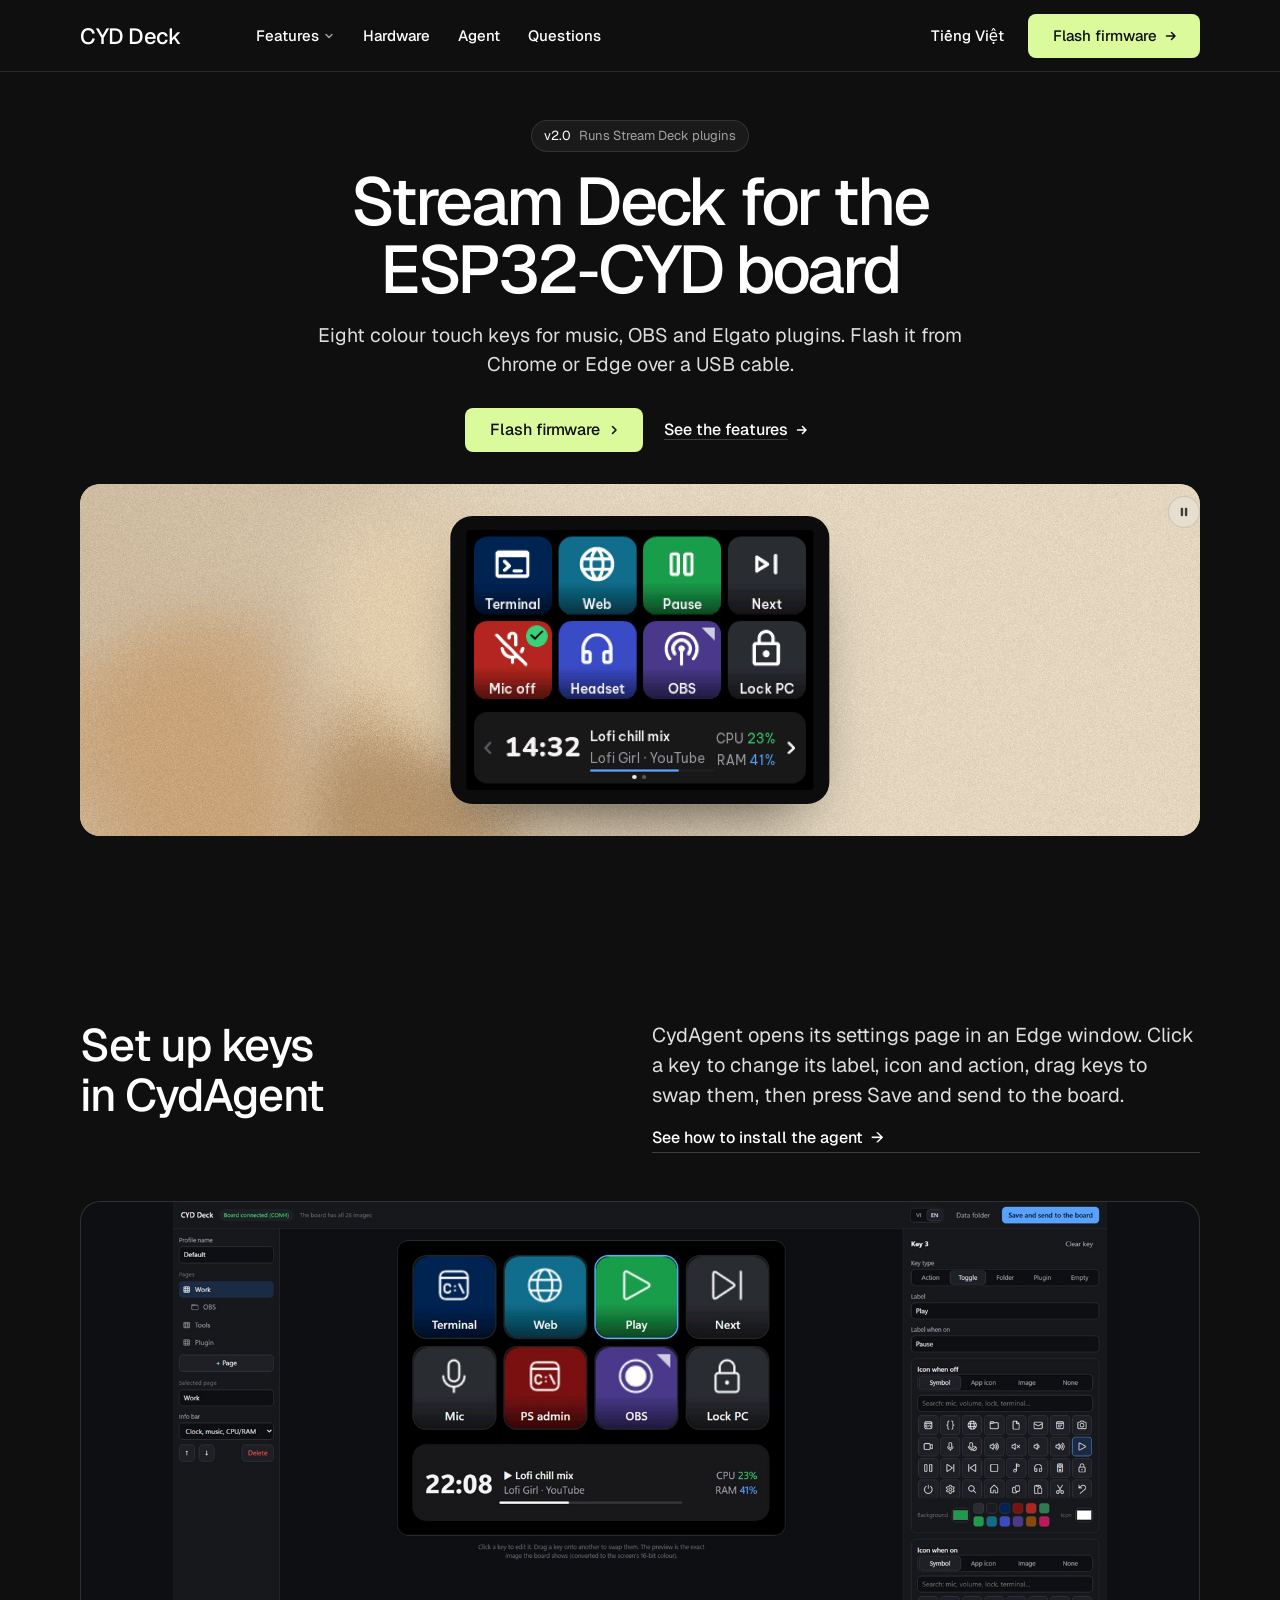
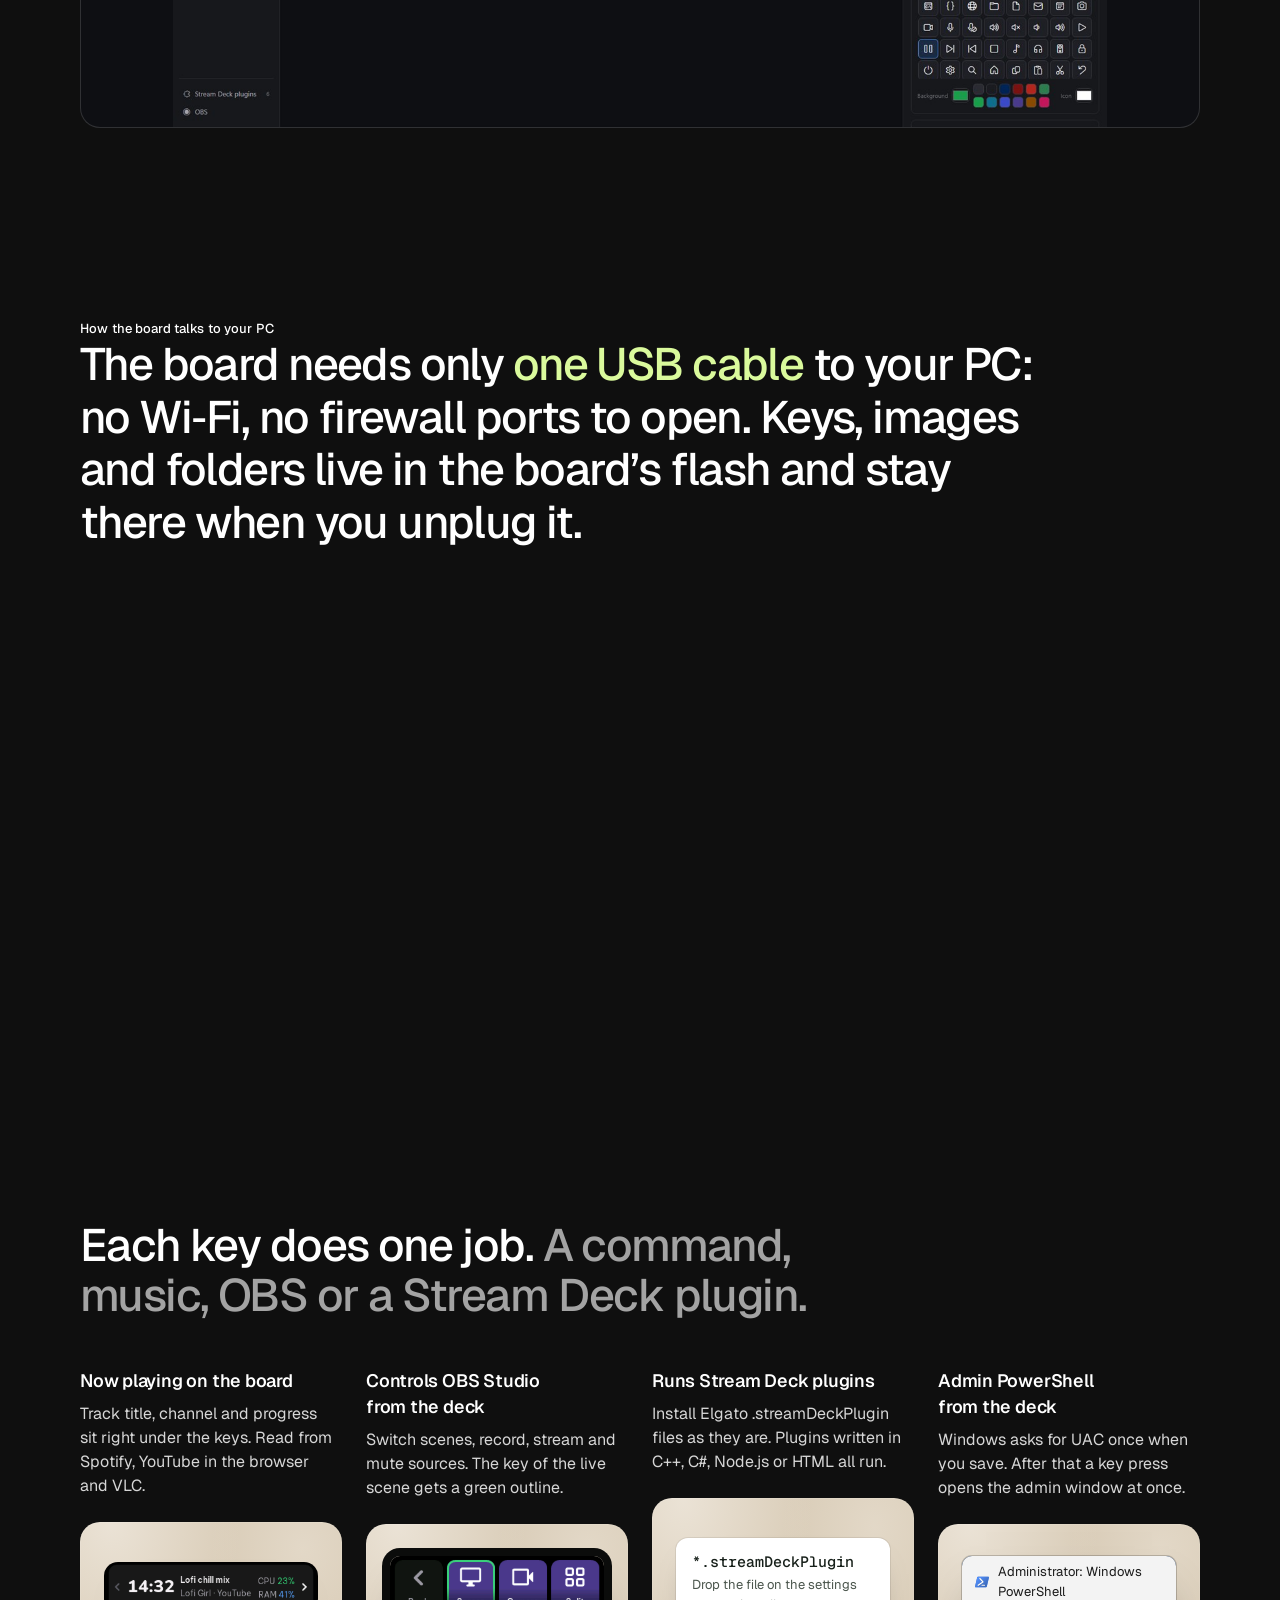
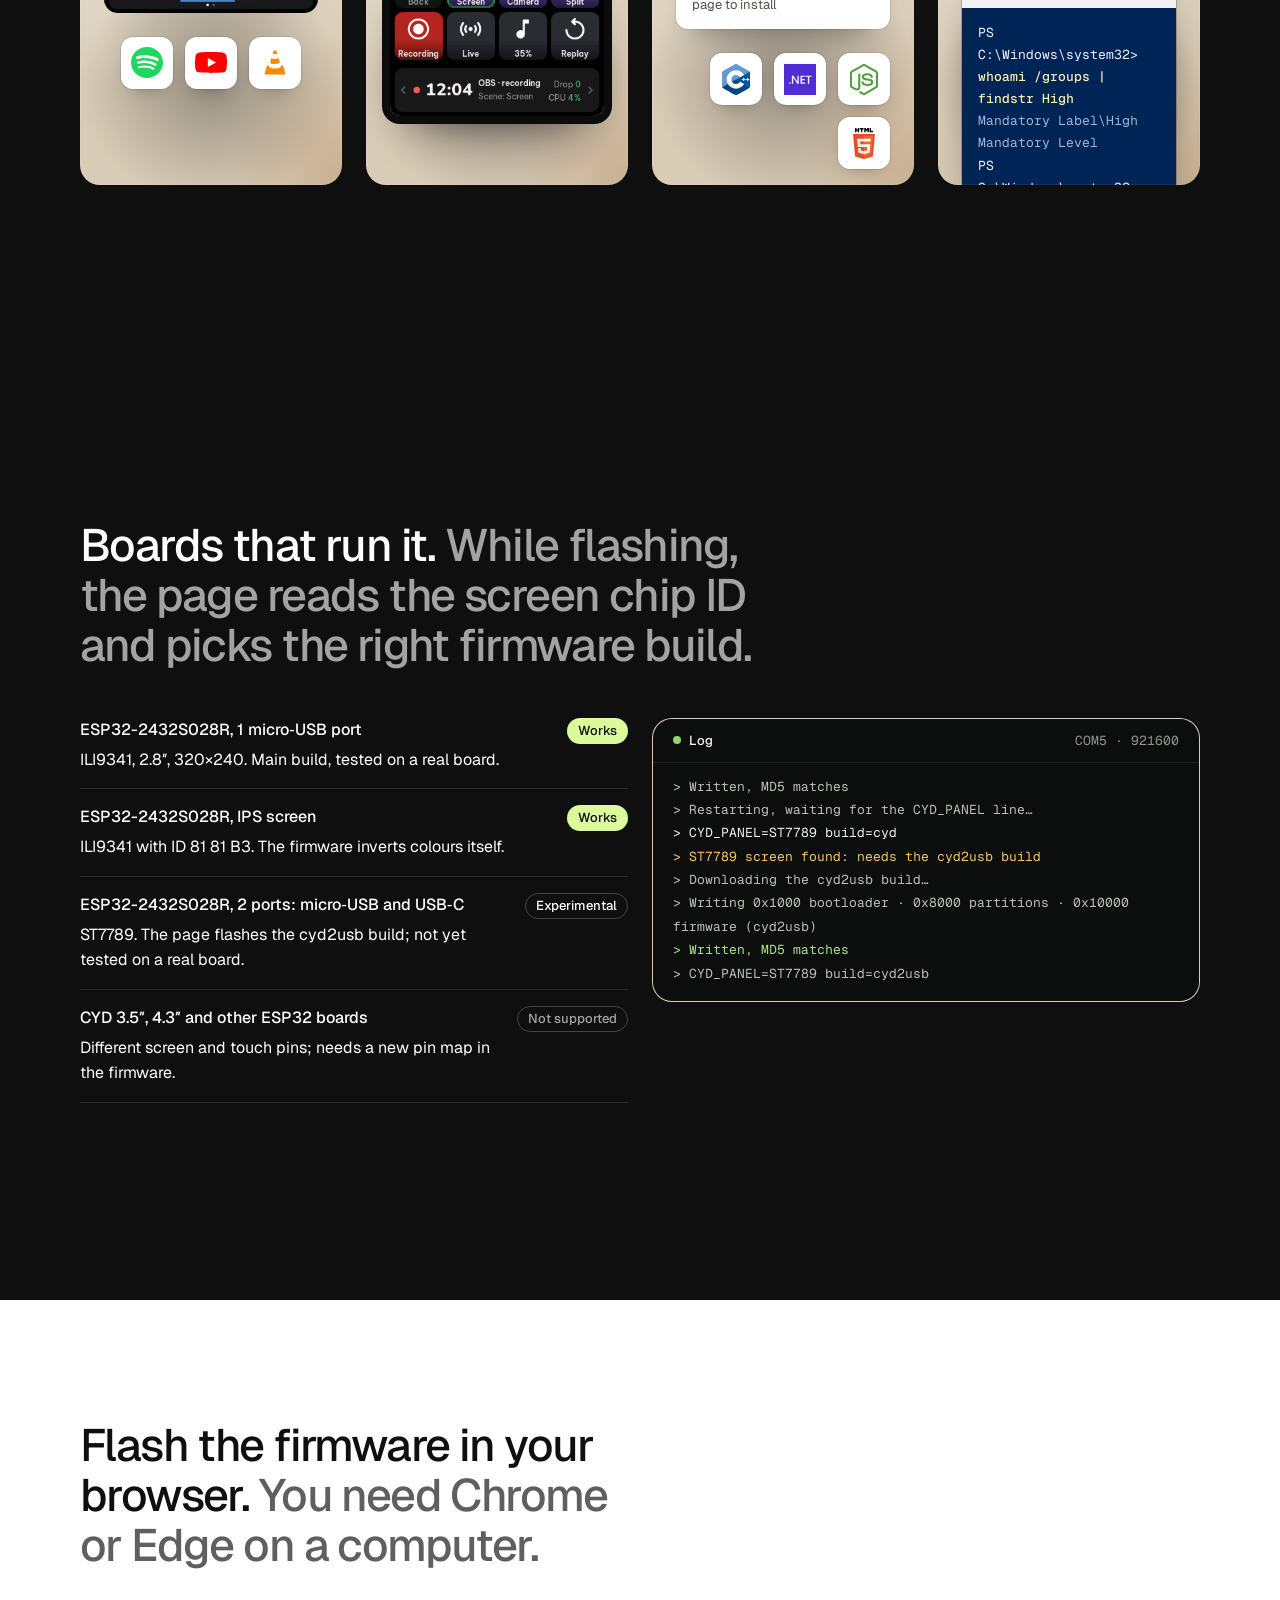
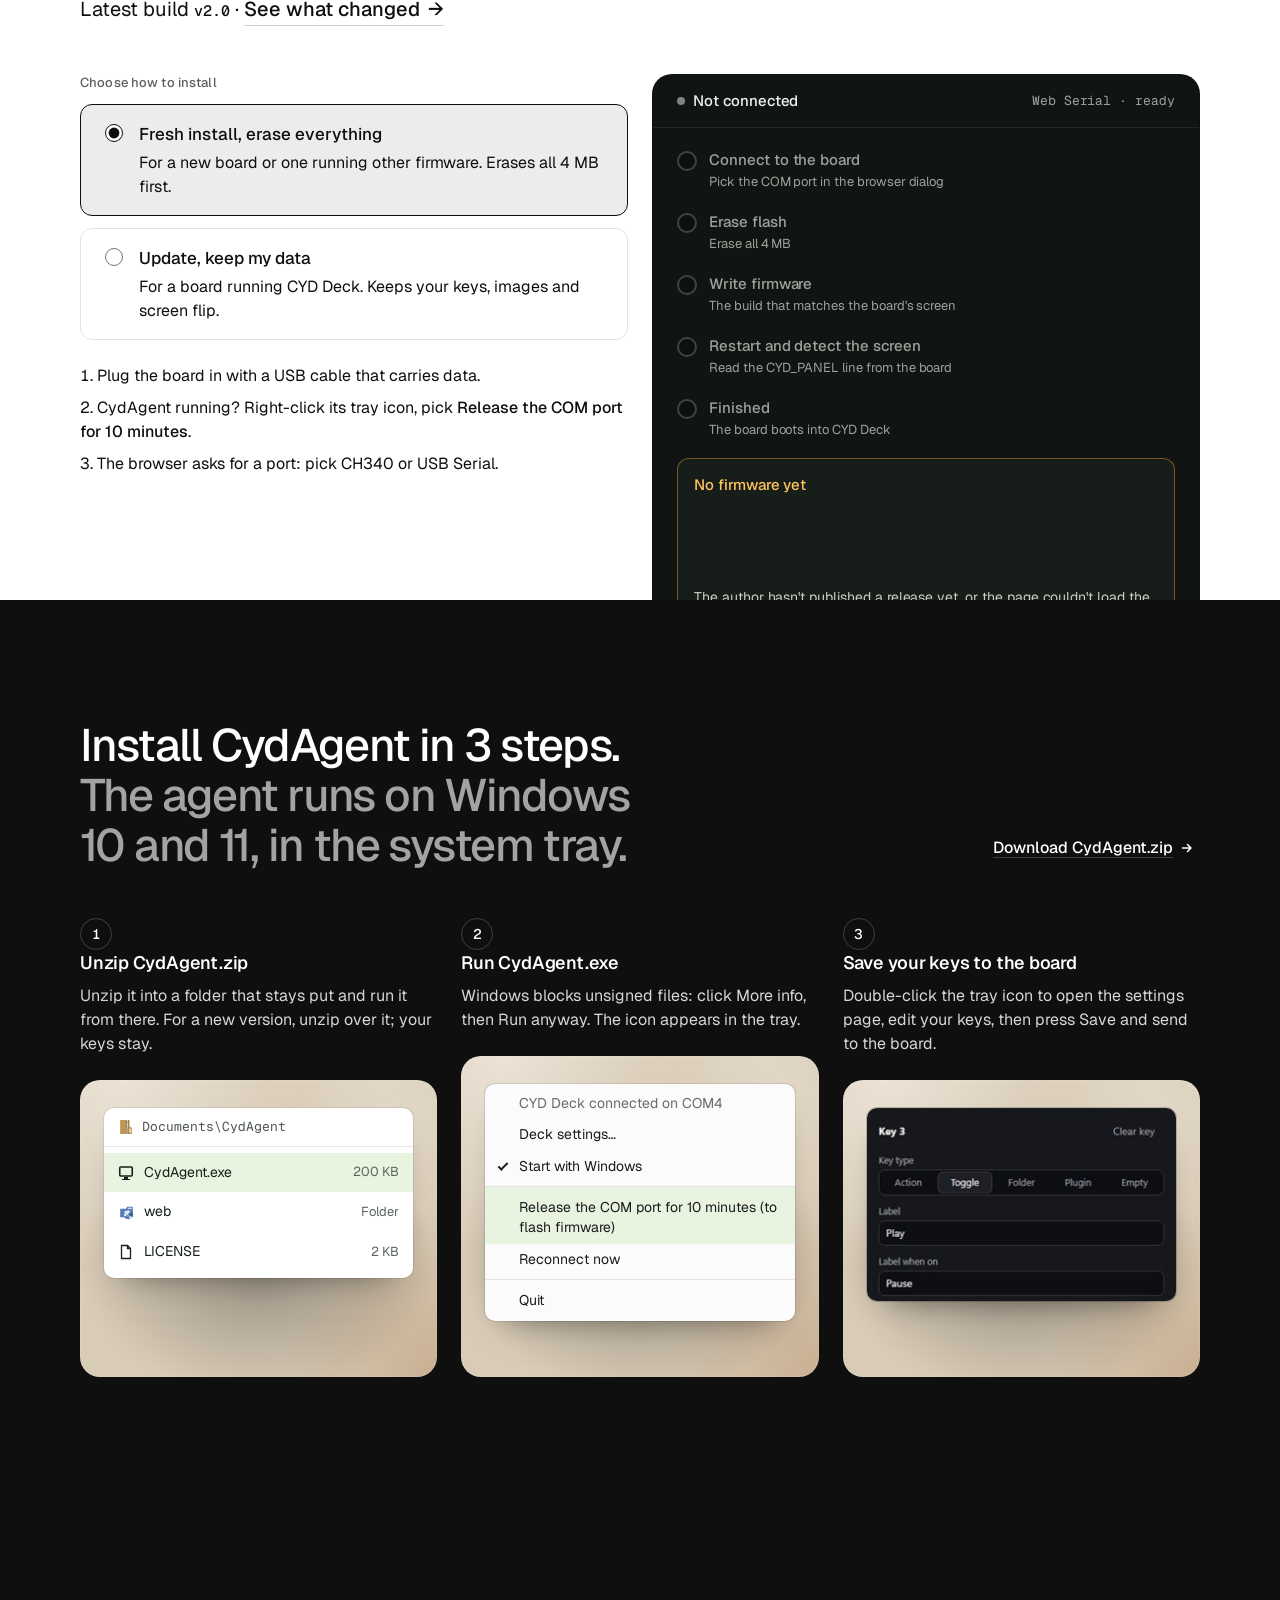
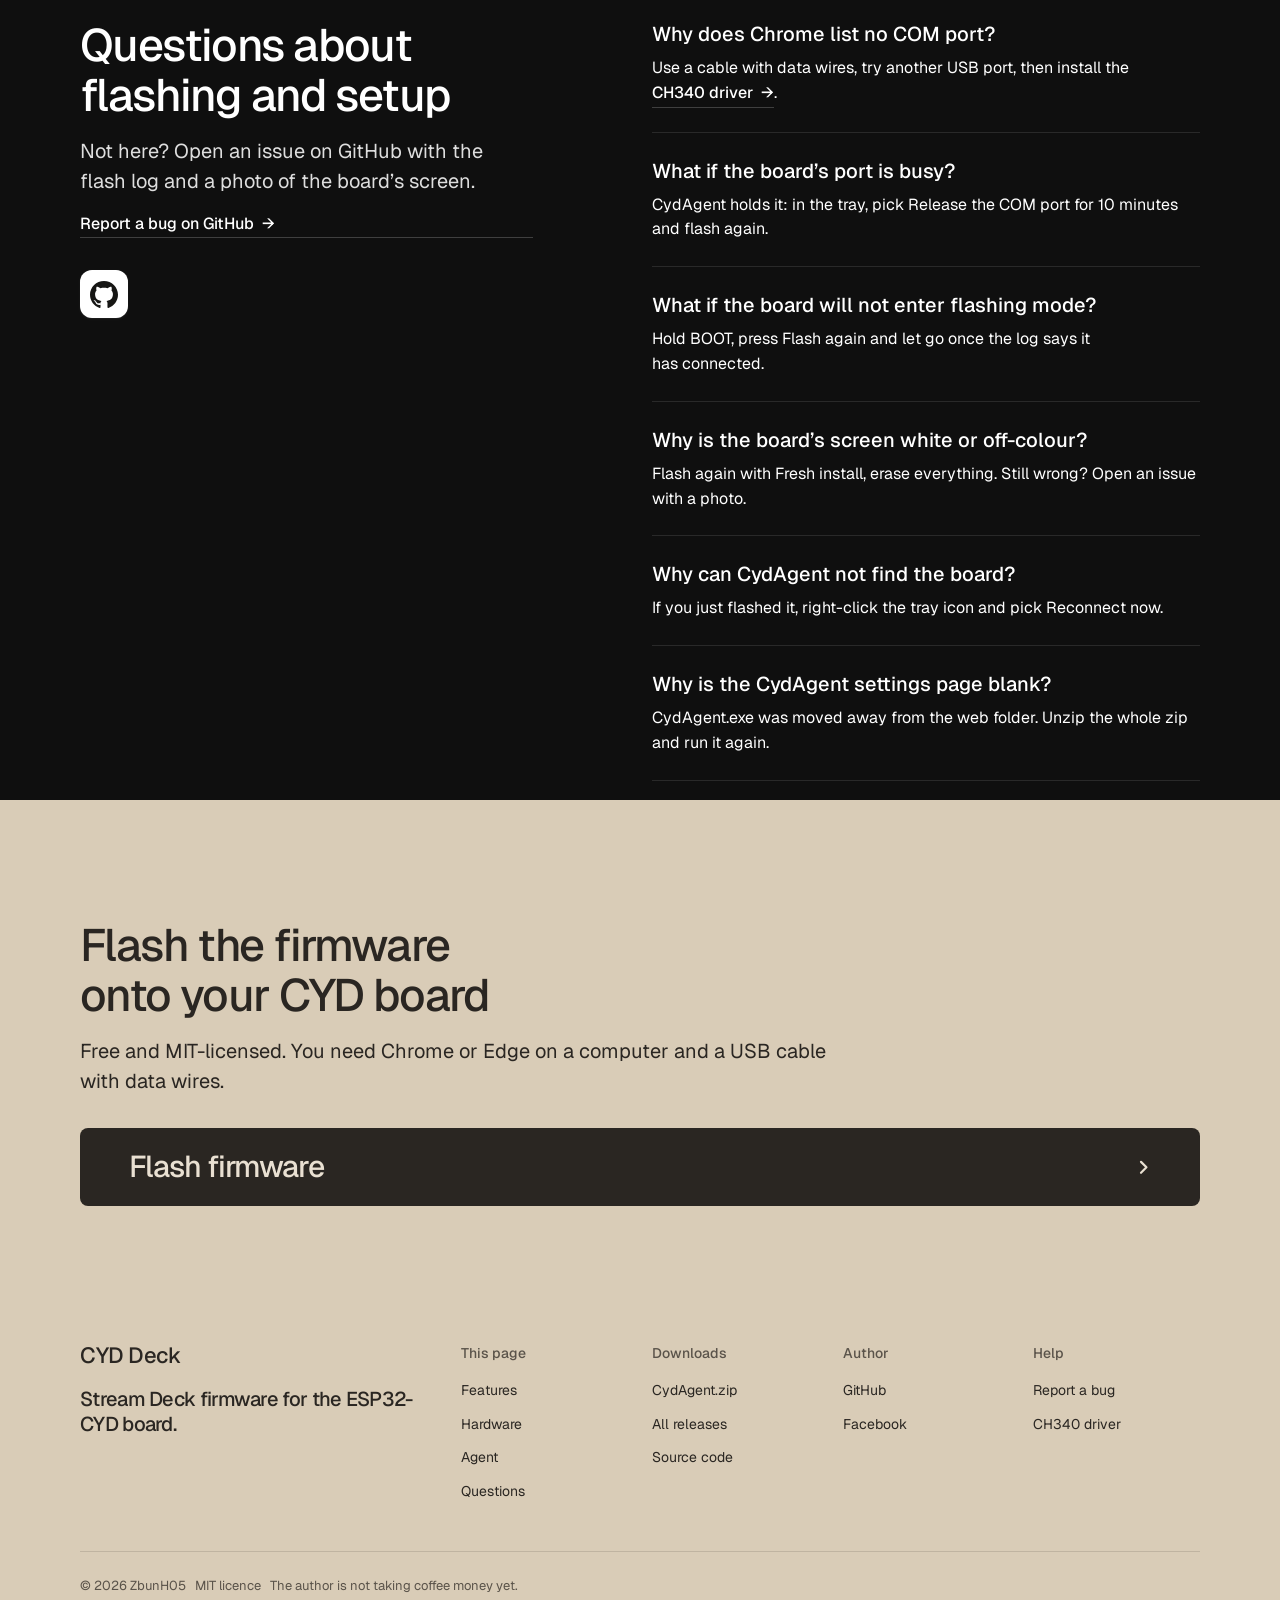
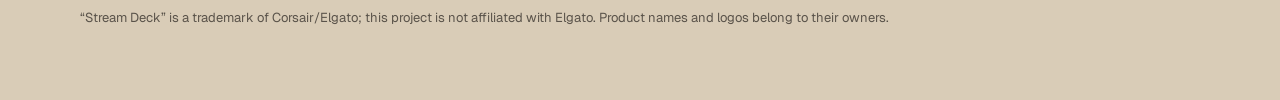
==== site/index.html @ ea48b585 "Add web flasher, screen flip and agent takeover - site/: one-page web flasher (Web Serial + esptool-" ====
<!doctype html>
<html lang="vi" data-type="software" data-radius="soft" data-ground="sand" data-buttons="arrow" data-motion>
<head>
<meta charset="utf-8">
<meta name="viewport" content="width=device-width, initial-scale=1, viewport-fit=cover">
<title>CYD Deck: Stream Deck cho mạch ESP32-CYD, nạp trên trình duyệt</title>
<meta name="description" content="Firmware biến mạch ESP32-CYD thành bàn phím 8 phím cảm ứng kiểu Stream Deck, đi cùng CydAgent trên Windows. Nạp ngay trên Chrome hoặc Edge, không cần cài PlatformIO.">
<meta property="og:type" content="website">
<meta property="og:title" content="CYD Deck: Stream Deck cho mạch ESP32-CYD">
<meta property="og:description" content="8 phím cảm ứng có ảnh màu cho nhạc, OBS và plugin Elgato. Nạp firmware ngay trên trình duyệt.">
<meta property="og:image" content="https://zbunh05.github.io/Stream-Deck-for-ESP32-CYD/share.jpg">
<meta property="og:image:width" content="1440">
<meta property="og:image:height" content="900">
<meta name="twitter:card" content="summary_large_image">
<link rel="icon" href="img/favicon.svg" type="image/svg+xml">
<meta name="theme-color" content="#0f0f0f">
<link rel="canonical" href="https://zbunh05.github.io/Stream-Deck-for-ESP32-CYD/">
<meta name="site-kind" content="software">
<meta name="page-type" content="software">
<link rel="preconnect" href="https://fonts.googleapis.com">
<link rel="preconnect" href="https://fonts.gstatic.com" crossorigin>
<link href="https://fonts.googleapis.com/css2?family=Geist:wght@400..700&family=Geist+Mono:wght@400..500&display=swap" rel="stylesheet">
<link rel="stylesheet" href="assets/system.css">
<link rel="stylesheet" href="assets/ui/cards.css">
<link rel="stylesheet" href="assets/motion/motion.css">
<link rel="stylesheet" href="assets/backgrounds/backgrounds.css">
<link rel="stylesheet" href="assets/layout/layout.css">
<link rel="stylesheet" href="assets/icons/icon.css">
<style>
:root {
  --p-bg: #0f0f0f; --p-surface: #1a1a1a; --p-ink: #ffffff; --p-muted: #a3a3a3;
  --p-accent: #dafa9c; --p-accent-ink: #0f0f0f; --p-action: #dafa9c; --p-action-ink: #0f0f0f;
  --p-inv-bg: #ffffff; --p-inv-surface: #ececec; --p-inv-ink: #0f0f0f; --p-inv-muted: #5f5f5f;
  --p-inv-accent: #0f0f0f; --p-inv-accent-ink: #ffffff; --p-inv-action: #0f0f0f; --p-inv-action-ink: #ffffff;
  --font-display: "Geist", system-ui, sans-serif;
  --font-text: "Geist", system-ui, sans-serif;
  --font-mono: "Geist Mono", ui-monospace, "SFMono-Regular", Menlo, Consolas, monospace;
  --display-weight: 500;
  --display-tracking: -0.035em;
  --display-tracking-xl: -0.045em;
}
</style>
<link rel="stylesheet" href="assets/ui/base.css">
<link rel="stylesheet" href="css/page.css">
<script>document.documentElement.classList.add('m-enter');setTimeout(()=>document.documentElement.classList.add('m-enter-done'),700)</script>
<script src="assets/backgrounds/backgrounds.js"></script>
<script>document.documentElement.classList.add('mo-js');setTimeout(()=>document.documentElement.classList.add('mo-safe'),2500)</script>
<link rel="modulepreload" href="assets/moments/moments.js">
<link rel="modulepreload" href="assets/moments/lib.js">
<link rel="modulepreload" href="assets/moments/word-highlight/moment.js">
<link rel="modulepreload" href="assets/moments/iris-opens/moment.js">
</head>
<body>

<header class="nav">
  <div class="wrap nav__bar">
    <a class="skip-link" href="#top" data-i18n="nav.skip">Tới nội dung</a>
    <a class="nav__logo" href="#top">CYD Deck</a>
    <nav class="nav__links" aria-label="Chính" data-i18n-aria="nav.label">
      <div class="nav__item">
        <a class="nav__link" href="#tinh-nang"><span data-i18n="nav.features">Tính năng</span> <svg class="chev" viewBox="0 0 12 12" aria-hidden="true"><path d="M3 4.5l3 3 3-3" fill="none" stroke="currentColor" stroke-width="1.5" stroke-linecap="round" stroke-linejoin="round"/></svg></a>
        <div class="nav__menu">
          <div class="wrap grid">
            <a class="menu-card span-4" href="#tinh-nang">
              <div class="panel"><img class="frame__img shot-whole" width="428" height="320" src="img/nav-media-vi.jpg" data-shot-src="img/nav-media-{lang}.jpg" alt="Trang phím chính trên màn mạch" data-i18n-alt="nav.c1alt" loading="lazy"></div>
              <span class="t-card" data-i18n="nav.c1t">Trang phím chính</span>
              <span class="t-small muted" data-i18n="nav.c1">8 phím, giờ, bài đang phát, CPU và RAM</span>
            </a>
            <a class="menu-card span-4" href="#tinh-nang">
              <div class="panel"><img class="frame__img shot-whole" width="428" height="320" src="img/nav-obs-vi.jpg" data-shot-src="img/nav-obs-{lang}.jpg" alt="Thư mục OBS trên màn mạch" data-i18n-alt="nav.c2alt" loading="lazy"></div>
              <span class="t-card" data-i18n="nav.c2t">Thư mục OBS</span>
              <span class="t-small muted" data-i18n="nav.c2">Đổi cảnh, ghi hình và stream bằng một chạm</span>
            </a>
            <a class="menu-card span-4" href="#cai-dat">
              <div class="panel"><img class="frame__img shot-whole" width="568" height="320" src="img/nav-settings-vi.jpg" data-shot-src="img/nav-settings-{lang}.jpg" alt="Trang cài đặt của CydAgent" data-i18n-alt="nav.c3alt" loading="lazy"></div>
              <span class="t-card" data-i18n="nav.c3t">Trang cài đặt</span>
              <span class="t-small muted" data-i18n="nav.c3">Kéo thả phím, chọn biểu tượng và lệnh</span>
            </a>
          </div>
        </div>
      </div>
      <div class="nav__item"><a class="nav__link" href="#phan-cung" data-i18n="nav.hardware">Phần cứng</a></div>
      <div class="nav__item"><a class="nav__link" href="#agent" data-i18n="nav.agent">Agent</a></div>
      <div class="nav__item"><a class="nav__link" href="#hoi-dap" data-i18n="nav.faq">Hỏi đáp</a></div>
    </nav>
    <div class="nav__actions">
      <a class="nav__link" href="?lang=en" hreflang="en" data-lang-link data-i18n="nav.lang">English</a>
      <a class="btn btn--primary" href="#nap" data-i18n="cta">Nạp firmware</a>
    </div>
    <button class="nav__toggle" type="button" aria-expanded="false" aria-label="Menu" data-i18n-aria="nav.menu">
      <svg width="18" height="18" viewBox="0 0 18 18" aria-hidden="true"><path d="M2 5h14M2 13h14" stroke="currentColor" stroke-width="1.6" stroke-linecap="round"/></svg>
    </button>
  </div>
</header>

<main id="top">
  <section class="hero hero--centred" data-enter aria-labelledby="hero-h">
    <div class="wrap"><div class="hero-text">
      <div class="hero__c">
        <a class="pill" href="#tinh-nang"><span data-fw-version>v2.0</span><span class="muted" data-i18n="hero.pill">Chạy được plugin Stream Deck</span></a>
        <h1 id="hero-h" data-i18n="hero.title">Stream&nbsp;Deck cho mạch ESP32‑CYD</h1>
        <p class="hero__lead" data-i18n="hero.lead">8 phím cảm ứng có ảnh màu cho nhạc, OBS và plugin Elgato. Nạp ngay trên Chrome hoặc Edge qua cáp USB.</p>
        <div class="btn-row">
          <a class="btn btn--primary" href="#nap"><span data-i18n="cta">Nạp firmware</span><svg class="m-arrow" viewBox="0 0 12 12" aria-hidden="true"><path class="m-arrow__stem" d="M1 6h8"/><path class="m-arrow__head" d="M4.5 2.5 8 6l-3.5 3.5"/></svg></a>
          <a class="btn btn--secondary" href="#tinh-nang" data-i18n="hero.more">Xem tính năng</a>
        </div>
      </div>
      <div class="hero__window" data-fx="grain-gradient" data-fx-seed="11" role="img" aria-label="Màn hình mạch CYD chạy CYD Deck: 8 phím Terminal, Web, Tạm dừng, Bài sau, Mic, Tai nghe, OBS, Khoá máy" data-i18n-aria="hero.windowAlt">
        <div class="ly-piece device" aria-hidden="true">
          <img class="device__screen" id="device-shot" src="img/screen-media-vi.png" data-shot-src="img/screen-media-{lang}.png" alt="" width="640" height="480" fetchpriority="high">
        </div>
      </div>
    </div></div>
  </section>

  <section class="section" id="cai-dat" aria-labelledby="cai-dat-h">
    <div class="wrap">
      <div class="grid">
        <h2 class="span-5" id="cai-dat-h" data-i18n="app.title">Gán phím trong CydAgent</h2>
        <div class="span-6 start-7 app-intro">
          <p data-i18n="app.text">CydAgent mở trang cài đặt trong cửa sổ Edge. Bấm một phím để đổi nhãn, biểu tượng và lệnh, kéo thả để đổi chỗ, rồi bấm Lưu và gửi xuống mạch.</p>
          <a class="link" href="#agent" data-i18n="app.link">Xem cách cài agent</a>
        </div>
      </div>
      <div class="app-shot fill">
        <img id="settings-shot" src="img/settings-vi.jpg" data-shot-src="img/settings-{lang}.jpg" width="1440" height="810" loading="lazy" alt="Trang cài đặt CydAgent: danh sách trang bên trái, 8 phím ở giữa, khung sửa phím bên phải" data-i18n-alt="app.alt" data-source="client" data-subject="CydAgent settings page">
      </div>
    </div>
  </section>

  <section class="section statement" id="usb" data-moment="word-highlight" aria-label="Kết nối" data-i18n-aria="usb.label">
    <div class="wrap">
      <p class="t-label" data-i18n="usb.eyebrow">Cách mạch nối với máy tính</p>
      <p class="mo-wh__text" data-i18n="usb.text">Mạch chỉ cần <strong>một sợi cáp USB</strong> nối vào máy tính: không Wi‑Fi, không mở cổng tường lửa. Phím, ảnh và thư mục lưu trong flash của mạch, rút điện ra cắm lại vẫn còn.</p>
    </div>
  </section>

  <section class="section" id="tinh-nang" style="--hm: 2" aria-labelledby="tinh-nang-h">
    <div class="wrap">
      <div class="section-head">
        <h2 id="tinh-nang-h" data-i18n="feat.title">Mỗi phím làm một việc. <span class="muted">Một lệnh, nhạc, OBS hoặc plugin Stream Deck.</span></h2>
      </div>
      <div class="grid feats">
        <article class="card card--row card--open m-nolift span-3">
          <h3 data-i18n="feat.f1t">Bài đang phát hiện trên mạch</h3>
          <p data-i18n="feat.f1">Tên bài, kênh và thanh tiến độ nằm ngay dưới phím. Lấy từ Spotify, YouTube trên trình duyệt và VLC.</p>
          <div class="panel">
            <div class="stage"><div class="at-rise fit vis-stack" style="--ax: 24px; --ay: 40px; --ay-sm: 24px; --fit-max: 460px">
              <img class="vis__bar" src="img/screen-bar.png" width="640" height="152" loading="lazy" alt="Thanh tin của mạch: 14:32, Lofi chill mix, Lofi Girl trên YouTube, CPU 23%, RAM 41%" data-i18n-alt="feat.f1alt" data-source="client" data-subject="CYD Deck info bar">
              <div class="vis__icons">
                <span class="ic-tile"><img data-icon="spotify" src="assets/icons/spotify.svg" alt="Spotify" width="28" height="28" loading="lazy"></span>
                <span class="ic-tile"><img data-icon="youtube" src="assets/icons/youtube.svg" alt="YouTube" width="28" height="20" loading="lazy"></span>
                <span class="ic-tile"><img data-icon="vlcmediaplayer" src="assets/icons/vlcmediaplayer.svg" alt="VLC" width="25" height="28" loading="lazy"></span>
              </div>
            </div></div>
          </div>
        </article>
        <article class="card card--row card--open m-nolift span-3">
          <h3 data-i18n="feat.f2t">Điều khiển OBS Studio từ mạch</h3>
          <p data-i18n="feat.f2">Đổi cảnh, ghi hình, stream và tắt tiếng nguồn. Phím của cảnh đang phát có viền xanh.</p>
          <div class="panel">
            <div class="stage"><div class="at-corner" style="--ax: 24px; --ay: 32px; --ay-sm: 24px; right: 24px">
              <img class="vis__screen" src="img/screen-obs-vi.png" data-shot-src="img/screen-obs-{lang}.png" width="640" height="480" loading="lazy" alt="Thư mục OBS trên màn mạch: Màn hình, Camera, Ghép, Đang ghi, Live, âm lượng 35%" data-i18n-alt="feat.f2alt" data-source="client" data-subject="CYD Deck OBS folder">
            </div></div>
          </div>
        </article>
        <article class="card card--row card--open m-nolift span-3">
          <h3 data-i18n="feat.f3t">Chạy plugin Stream Deck</h3>
          <p data-i18n="feat.f3">Cài thẳng file .streamDeckPlugin của Elgato. Plugin viết bằng C++, C#, Node.js hay HTML đều chạy.</p>
          <div class="panel">
            <div class="stage"><div class="at-right vis-stack vis-stack--end" style="--ax: 24px; --ay: 40px; --ay-sm: 24px">
              <div class="plug-file">
                <span class="plug-file__name">*.streamDeckPlugin</span>
                <span class="plug-file__sub" data-i18n="feat.f3file">Kéo file vào trang cài đặt để cài</span>
              </div>
              <div class="vis__icons">
                <span class="ic-tile"><img data-icon="c-plusplus" src="assets/icons/c-plusplus.svg" alt="C++" width="25" height="28" loading="lazy"></span>
                <span class="ic-tile"><img data-icon="dotnet" src="assets/icons/dotnet.svg" alt=".NET (C#)" width="28" height="28" loading="lazy"></span>
                <span class="ic-tile"><img data-icon="nodejs" src="assets/icons/nodejs.svg" alt="Node.js" width="25" height="28" loading="lazy"></span>
                <span class="ic-tile"><img data-icon="html-5" src="assets/icons/html-5.svg" alt="HTML" width="20" height="28" loading="lazy"></span>
              </div>
            </div></div>
          </div>
        </article>
        <article class="card card--row card--open m-nolift span-3">
          <h3 data-i18n="feat.f4t">Mở PowerShell admin từ một phím</h3>
          <p data-i18n="feat.f4">Windows hỏi UAC một lần lúc lưu. Sau đó bấm phím là cửa sổ admin mở ngay, không hỏi lại.</p>
          <div class="panel">
            <div class="stage"><div class="at-rise fit" style="--ax: 24px; --ay: 32px; --ay-sm: 20px">
              <div class="term" role="img" aria-label="Cửa sổ PowerShell chạy với quyền Administrator" data-i18n-aria="feat.f4alt">
                <div class="term__bar"><img src="assets/icons/powershell.svg" alt="" width="16" height="16" loading="lazy"><span>Administrator: Windows PowerShell</span></div>
                <div class="term__body" aria-hidden="true">
                  <p>PS C:\Windows\system32&gt; <b>whoami /groups | findstr High</b></p>
                  <p class="term__out">Mandatory Label\High Mandatory Level</p>
                  <p>PS C:\Windows\system32&gt;</p>
                </div>
              </div>
            </div></div>
          </div>
        </article>
      </div>
    </div>
  </section>

  <section class="section" id="phan-cung" style="--hm: 2" aria-labelledby="phan-cung-h">
    <div class="wrap">
      <div class="section-head">
        <h2 id="phan-cung-h" data-i18n="hw.title">Mạch chạy được. <span class="muted">Lúc nạp, trang tự đọc mã chip màn hình và chọn đúng bản firmware.</span></h2>
      </div>
      <div class="grid grid--top">
        <ul class="rows span-6 boards" aria-label="Mạch được hỗ trợ" data-i18n-aria="hw.label">
          <li><span class="rows__name" data-i18n="hw.r1t">ESP32-2432S028R, 1 cổng micro‑USB</span><p data-i18n="hw.r1">ILI9341, 2.8″, 320×240. Bản chính, đã thử trên mạch thật.</p><span class="rows__value"><span class="tag tag--ok" data-i18n="hw.ok">Chạy tốt</span></span></li>
          <li><span class="rows__name" data-i18n="hw.r2t">ESP32-2432S028R, màn IPS</span><p data-i18n="hw.r2">ILI9341 mã 81 81 B3. Firmware tự đảo màu.</p><span class="rows__value"><span class="tag tag--ok" data-i18n="hw.ok">Chạy tốt</span></span></li>
          <li><span class="rows__name" data-i18n="hw.r3t">ESP32-2432S028R, 2 cổng micro‑USB và USB‑C</span><p data-i18n="hw.r3">ST7789. Trang tự nạp bản cyd2usb, chưa thử trên mạch thật.</p><span class="rows__value"><span class="tag" data-i18n="hw.beta">Thử nghiệm</span></span></li>
          <li><span class="rows__name" data-i18n="hw.r4t">CYD 3.5″, 4.3″ và mạch ESP32 khác</span><p data-i18n="hw.r4">Khác chân màn và cảm ứng, cần sửa sơ đồ chân trong firmware.</p><span class="rows__value"><span class="tag tag--no" data-i18n="hw.no">Chưa hỗ trợ</span></span></li>
        </ul>
        <div class="frame frame--split frame--lit span-6 start-7 detect" role="img" aria-label="Nhật ký nạp: mạch in dòng CYD_PANEL=ST7789, trang nạp tiếp bản cyd2usb" data-i18n-aria="hw.logAlt">
          <div class="stage">
            <div class="detect__log" aria-hidden="true">
              <div class="detect__bar"><span class="detect__dot"></span><span data-i18n="flash.log">Nhật ký</span><span class="detect__port">COM5 · 921600</span></div>
              <p data-i18n="hw.l1">&gt; Ghi xong, MD5 khớp</p>
              <p data-i18n="hw.l2">&gt; Khởi động lại, chờ dòng CYD_PANEL…</p>
              <p class="detect__hit">&gt; CYD_PANEL=ST7789 build=cyd</p>
              <p class="detect__warn" data-i18n="hw.l3">&gt; Phát hiện màn ST7789: cần bản cyd2usb</p>
              <p data-i18n="hw.l4">&gt; Tải firmware bản cyd2usb…</p>
              <p data-i18n="hw.l5">&gt; Ghi 0x1000 bootloader · 0x8000 phân vùng · 0x10000 firmware (cyd2usb)</p>
              <p class="detect__ok" data-i18n="hw.l6">&gt; Ghi xong, MD5 khớp</p>
              <p>&gt; CYD_PANEL=ST7789 build=cyd2usb</p>
            </div>
          </div>
        </div>
      </div>
    </div>
  </section>

  <section class="section ground-inverse" id="nap" style="--hm: 2" data-moment="iris-opens" data-moment-opts='{"from": "base"}' aria-labelledby="nap-h">
    <div class="wrap">
      <div class="section-head section-head--split">
        <div>
          <h2 id="nap-h" data-i18n="flash.title">Nạp firmware trên trình duyệt. <span class="muted">Cần Chrome hoặc Edge trên máy tính.</span></h2>
        </div>
        <p class="nap-version"><span data-i18n="flash.latest">Bản mới nhất</span> <b data-fw-version>v2.0</b> · <a class="link" data-repo-link="/releases" href="https://github.com/ZbunH05/Stream-Deck-for-ESP32-CYD/releases" target="_blank" rel="noopener" data-i18n="flash.notes">Xem thay đổi</a></p>
      </div>
      <div class="grid flasher">
        <div class="span-6 flasher__controls">
          <fieldset class="modes" id="modes">
            <legend class="t-label" data-i18n="flash.choose">Chọn cách cài</legend>
            <label class="mode">
              <input type="radio" name="mode" value="new" checked>
              <span>
                <span class="mode__title" data-i18n="flash.newT">Cài mới, xoá trắng</span>
                <span class="mode__text" data-i18n="flash.new">Cho mạch mới hoặc đang chạy firmware khác. Xoá cả 4 MB rồi ghi.</span>
              </span>
            </label>
            <label class="mode">
              <input type="radio" name="mode" value="update">
              <span>
                <span class="mode__title" data-i18n="flash.updT">Cập nhật, giữ dữ liệu</span>
                <span class="mode__text" data-i18n="flash.upd">Cho mạch đã chạy CYD Deck. Giữ phím, ảnh phím và cài đặt lật màn.</span>
              </span>
            </label>
          </fieldset>
          <ol class="before" aria-label="Trước khi bấm" data-i18n-aria="flash.before">
            <li data-i18n="flash.b1">Cắm mạch bằng cáp USB có dây dữ liệu.</li>
            <li data-i18n="flash.b2">CydAgent đang chạy: chuột phải icon ở khay, chọn <b>Tạm nhả cổng COM 10 phút</b>.</li>
            <li data-i18n="flash.b3">Trình duyệt hỏi cổng: chọn dòng có CH340 hoặc USB Serial.</li>
          </ol>
          <div class="flasher__go">
            <button type="button" class="btn btn--primary" id="flash-start"><span data-i18n="cta">Nạp firmware</span><svg class="m-arrow" viewBox="0 0 12 12" aria-hidden="true"><path class="m-arrow__stem" d="M1 6h8"/><path class="m-arrow__head" d="M4.5 2.5 8 6l-3.5 3.5"/></svg></button>
            <button type="button" class="btn btn--secondary" id="flash-busy" disabled hidden><span data-i18n="flash.busy">Đang nạp, đừng rút cáp…</span></button>
            <p class="t-small muted" data-i18n="flash.privacy">Trang chỉ đếm ẩn danh kết quả nạp và loại màn, không dùng cookie.</p>
          </div>
        </div>
        <div class="span-6 start-7 flasher__panel ui" id="panel" aria-live="polite">
          <div class="fp__head">
            <span class="fp__status"><span class="fp__dot" id="st-dot" aria-hidden="true"></span><span id="st-text">Chưa kết nối</span></span>
            <span class="fp__chip" id="st-chip">Web Serial</span>
          </div>
          <ol class="flow" id="steps"></ol>
          <div class="fp__bar" id="bar-wrap" hidden>
            <div class="fp__barmeta"><span id="bar-label"></span><span id="bar-pct">0%</span></div>
            <div class="fp__track" role="progressbar" aria-valuemin="0" aria-valuemax="100" aria-valuenow="0" id="bar"><div class="fp__fill" id="bar-fill"></div></div>
          </div>
          <div class="result" id="result" hidden>
            <div class="result__body">
              <span class="result__title" id="result-title"></span>
              <span class="result__text" id="result-text"></span>
            </div>
            <div class="result__actions" id="result-actions"></div>
          </div>
          <div class="fp__log">
            <div class="fp__loghead">
              <span class="t-label" data-i18n="flash.log">Nhật ký</span>
              <button type="button" class="link" id="log-copy" hidden data-i18n="flash.copyLog">Sao chép nhật ký chi tiết</button>
            </div>
            <div class="fp__lines" id="log"></div>
          </div>
        </div>
      </div>
    </div>
  </section>

  <section class="section" id="agent" style="--hm: 2" aria-labelledby="agent-h">
    <div class="wrap">
      <div class="section-head section-head--split">
        <div>
          <h2 id="agent-h" data-i18n="agent.title">Cài CydAgent trong 3 bước. <span class="muted">Agent chạy trên Windows 10 và 11, nằm ở khay hệ thống.</span></h2>
        </div>
        <a class="btn btn--secondary" data-repo-link="/releases/latest/download/CydAgent.zip" href="https://github.com/ZbunH05/Stream-Deck-for-ESP32-CYD/releases/latest/download/CydAgent.zip" data-i18n="agent.download">Tải CydAgent.zip</a>
      </div>
      <div class="grid steps">
        <article class="card card--row card--open m-nolift span-4">
          <span class="step-num">1</span>
          <h3 data-i18n="agent.s1t">Giải nén CydAgent.zip</h3>
          <p data-i18n="agent.s1">Giải nén vào một thư mục cố định rồi chạy từ đó. Bản mới thì giải nén đè lên, bộ phím vẫn giữ.</p>
          <div class="panel">
            <div class="vis vis--files">
              <div class="files" role="img" aria-label="Thư mục CydAgent gồm CydAgent.exe, thư mục web và file LICENSE" data-i18n-aria="agent.s1alt">
                <div class="files__path" aria-hidden="true"><img src="assets/icons/zip.svg" alt="" width="16" height="16" loading="lazy">Documents\CydAgent</div>
                <ul aria-hidden="true">
                  <li><svg class="files__app" viewBox="0 0 16 16"><rect x="1.75" y="2" width="12.5" height="9" rx="1" fill="none" stroke="currentColor" stroke-width="1.6"/><path d="M6 12h4v2H6zM4 14h8v1H4z" fill="currentColor"/></svg>CydAgent.exe<span>200 KB</span></li>
                  <li><img src="assets/icons/folder-type-www.svg" alt="" width="16" height="16" loading="lazy">web<span data-i18n="agent.folder">Thư mục</span></li>
                  <li><svg class="files__doc" viewBox="0 0 16 16"><path d="M3.5 1.5h6l3 3v10h-9z M9.5 1.5v3h3" fill="none" stroke="currentColor" stroke-width="1.3"/></svg>LICENSE<span>2 KB</span></li>
                </ul>
              </div>
            </div>
          </div>
        </article>
        <article class="card card--row card--open m-nolift span-4">
          <span class="step-num">2</span>
          <h3 data-i18n="agent.s2t">Chạy CydAgent.exe</h3>
          <p data-i18n="agent.s2">Windows chặn vì file chưa ký số: bấm Thông tin thêm, rồi Vẫn chạy. Icon hiện ở khay.</p>
          <div class="panel">
            <div class="vis vis--tray">
              <ul class="tray" role="img" aria-label="Menu chuột phải của icon CYD Deck ở khay hệ thống" data-i18n-aria="agent.s2alt">
                <li class="tray__status" aria-hidden="true" data-i18n="agent.m0">Đã nối bo CYD Deck qua COM4</li>
                <li aria-hidden="true" data-i18n="agent.m1">Cài đặt Deck…</li>
                <li class="is-check" aria-hidden="true" data-i18n="agent.m2">Khởi động cùng Windows</li>
                <li class="tray__sep" aria-hidden="true" data-i18n="agent.m3">Tạm nhả cổng COM 10 phút (để nạp firmware)</li>
                <li aria-hidden="true" data-i18n="agent.m4">Nối lại ngay</li>
                <li class="tray__sep" aria-hidden="true" data-i18n="agent.m5">Thoát</li>
              </ul>
            </div>
          </div>
        </article>
        <article class="card card--row card--open m-nolift span-4">
          <span class="step-num">3</span>
          <h3 data-i18n="agent.s3t">Gán phím rồi lưu xuống mạch</h3>
          <p data-i18n="agent.s3">Nhấp đúp icon ở khay để mở trang cài đặt, sửa phím rồi bấm Lưu và gửi xuống mạch.</p>
          <div class="panel">
            <div class="vis vis--editor"><img class="editor-shot" src="img/editor-vi.jpg" data-shot-src="img/editor-{lang}.jpg" width="314" height="196" loading="lazy" alt="Khung sửa phím: loại phím, nhãn, nhãn khi bật và bảng biểu tượng" data-i18n-alt="agent.s3alt" data-source="client" data-subject="CydAgent key editor"></div>
          </div>
        </article>
      </div>
    </div>
  </section>

  <section class="section" id="hoi-dap" style="--hm: 2" aria-labelledby="hoi-dap-h">
    <div class="wrap">
      <div class="grid grid--top">
        <div class="span-5 faq-head">
          <h2 id="hoi-dap-h" data-i18n="faq.title">Hỏi đáp khi nạp và cài</h2>
          <p data-i18n="faq.lead">Không thấy câu của bạn? Mở một issue trên GitHub, kèm nhật ký nạp và ảnh màn mạch.</p>
          <a class="link" data-repo-link="/issues" href="https://github.com/ZbunH05/Stream-Deck-for-ESP32-CYD/issues" target="_blank" rel="noopener" data-i18n="faq.issue">Báo lỗi trên GitHub</a>
          <span class="ic-tile faq-gh"><img data-icon="github" src="assets/icons/github.svg" alt="" width="28" height="27" loading="lazy"></span>
        </div>
        <div class="faq span-6 start-7">
          <div class="faq__item"><h3 data-i18n="faq.q1">Vì sao Chrome không hiện cổng COM nào?</h3><p data-i18n="faq.a1">Đổi cáp có dây dữ liệu, thử cổng USB khác, rồi cài <a class="link" href="https://www.wch-ic.com/downloads/CH341SER_EXE.html" target="_blank" rel="noopener">driver CH340</a>.</p></div>
          <div class="faq__item"><h3 data-i18n="faq.q2">Cổng của mạch đang bận thì làm sao?</h3><p data-i18n="faq.a2">CydAgent đang giữ cổng: ở khay, chọn Tạm nhả cổng COM 10 phút rồi nạp lại.</p></div>
          <div class="faq__item"><h3 data-i18n="faq.q3">Mạch không vào chế độ nạp thì sao?</h3><p data-i18n="faq.a3">Giữ nút BOOT, bấm nạp lại, thả tay khi nhật ký báo đã kết nối.</p></div>
          <div class="faq__item"><h3 data-i18n="faq.q4">Vì sao màn mạch trắng hoặc sai màu?</h3><p data-i18n="faq.a4">Nạp lại bằng Cài mới, xoá trắng. Vẫn lỗi thì mở issue kèm ảnh màn.</p></div>
          <div class="faq__item"><h3 data-i18n="faq.q5">Vì sao CydAgent không thấy mạch?</h3><p data-i18n="faq.a5">Vừa nạp xong thì chuột phải icon ở khay, chọn Nối lại ngay.</p></div>
          <div class="faq__item"><h3 data-i18n="faq.q6">Vì sao trang cài đặt CydAgent trống?</h3><p data-i18n="faq.a6">CydAgent.exe bị tách khỏi thư mục web. Giải nén cả file zip rồi chạy lại.</p></div>
        </div>
      </div>
    </div>
  </section>
</main>

<footer class="footer closing footer--statement" id="contact" aria-labelledby="close-h">
  <div class="wrap">
    <div class="closing__cta close--type">
      <div class="section-head">
        <h2 id="close-h" data-i18n="close.title">Nạp firmware cho mạch CYD của bạn</h2>
        <p class="t-small muted" data-i18n="close.text">Miễn phí, mã nguồn mở MIT. Cần Chrome hoặc Edge trên máy tính và cáp USB có dây dữ liệu.</p>
      </div>
      <a class="btn btn--primary btn--xl btn--wide" href="#nap"><span data-i18n="cta">Nạp firmware</span><svg class="m-arrow" viewBox="0 0 12 12" aria-hidden="true"><path class="m-arrow__stem" d="M1 6h8"/><path class="m-arrow__head" d="M4.5 2.5 8 6l-3.5 3.5"/></svg></a>
    </div>
    <div class="closing__links">
      <div class="grid">
        <div class="span-4 stack-4">
          <a class="nav__logo" href="#top">CYD Deck</a>
          <p class="footer__lede" data-i18n="footer.lede">Firmware Stream Deck cho mạch ESP32-CYD.</p>
        </div>
        <div class="span-2 footer__col"><h3 data-i18n="footer.site">Trang này</h3><ul>
          <li><a href="#tinh-nang" data-i18n="nav.features">Tính năng</a></li>
          <li><a href="#phan-cung" data-i18n="nav.hardware">Phần cứng</a></li>
          <li><a href="#agent" data-i18n="nav.agent">Agent</a></li>
          <li><a href="#hoi-dap" data-i18n="nav.faq">Hỏi đáp</a></li>
        </ul></div>
        <div class="span-2 footer__col"><h3 data-i18n="footer.get">Tải về</h3><ul>
          <li><a data-repo-link="/releases/latest/download/CydAgent.zip" href="https://github.com/ZbunH05/Stream-Deck-for-ESP32-CYD/releases/latest/download/CydAgent.zip">CydAgent.zip</a></li>
          <li><a data-repo-link="/releases" href="https://github.com/ZbunH05/Stream-Deck-for-ESP32-CYD/releases" data-i18n="footer.releases">Các bản phát hành</a></li>
          <li><a data-repo-link="" href="https://github.com/ZbunH05/Stream-Deck-for-ESP32-CYD" data-i18n="footer.source">Mã nguồn</a></li>
        </ul></div>
        <div class="span-2 footer__col"><h3 data-i18n="footer.author">Tác giả</h3><ul>
          <li><a data-link="github" href="https://github.com/ZbunH05">GitHub</a></li>
          <li><a data-link="facebook" href="https://www.facebook.com/ZbunH">Facebook</a></li>
          <li><a data-link="zalo" href="#contact" hidden>Zalo</a></li>
        </ul></div>
        <div class="span-2 footer__col"><h3 data-i18n="footer.help">Hỗ trợ</h3><ul>
          <li><a data-repo-link="/issues" href="https://github.com/ZbunH05/Stream-Deck-for-ESP32-CYD/issues" data-i18n="footer.issue">Báo lỗi</a></li>
          <li><a href="https://www.wch-ic.com/downloads/CH341SER_EXE.html" data-i18n="footer.driver">Driver CH340</a></li>
        </ul></div>
      </div>
      <div class="footer__legal">
        <span>&copy; 2026 ZbunH05 &nbsp; <span data-i18n="footer.license">Giấy phép MIT</span> &nbsp; <span data-i18n="footer.coffee">Tác giả chưa nhận cà phê.</span></span>
        <span class="footer__tm" data-i18n="footer.tm">“Stream Deck” là thương hiệu của Corsair/Elgato; dự án không liên quan tới Elgato. Tên và logo sản phẩm thuộc về chủ sở hữu.</span>
      </div>
    </div>
  </div>
</footer>

<script type="module" src="js/main.js"></script>
<script type="module" src="assets/system.js"></script>
<script type="module" src="assets/motion/motion.js"></script>
<script type="module" src="assets/layout/layout.js"></script>
</body>
</html>
---- site/assets/system.css ----
/*
  taste-skill system.css - the one system for the page. Link it first, then assets/ui/cards.css (the
  feature card, its panel and the fragment placements), then set the palette (--p-*), the fonts and
  the radius set on :root in the page (node scripts/start.mjs prints that block).
  Do not add a second grid, spacing scale, type scale, radius scale, button or card style.
*/

/* ---------------------------------------------------------------- tokens */
:root {
  /* palette (hex only; fx.js reads --bg --surface --ink --muted --accent --accent-ink) */
  --p-bg: #ffffff;
  --p-surface: #f4f4f4;
  --p-ink: #111111;
  --p-muted: #6b6b6b;
  --p-accent: #1a4be0;
  --p-accent-ink: #ffffff;
  --p-action: #1a4be0;      /* buttons, links, focus: the accent, or the ink when the accent is too pale */
  --p-action-ink: #ffffff;
  --p-inv-bg: #111111;
  --p-inv-surface: #1c1c1c;
  --p-inv-ink: #f4f4f4;
  --p-inv-muted: #a3a3a3;
  --p-inv-accent: #ffffff;
  --p-inv-accent-ink: #111111;
  --p-inv-action: #ffffff;
  --p-inv-action-ink: #111111;
  /* the lit ground behind UI and in the closing band (references/cards.md), one per page, tech pages only
     (none on kind other, which is flat): <html data-ground="sand|sky|sage|painting">. system.js gives it to every ground
     that holds UI, on light and dark pages alike; --hue on one panel changes only its accent */
  --ground-bg: #d9ccb7; --ground-surface: #e9e0d2; --ground-ink: #2a2622; --ground-muted: #5a534a; --ground-accent: #a8794a;

  /* fonts */
  --font-display: system-ui, -apple-system, "Segoe UI", sans-serif;
  --font-text: system-ui, -apple-system, "Segoe UI", sans-serif;
  --font-mono: ui-monospace, "SFMono-Regular", Menlo, Consolas, monospace;
  --display-weight: 400;    /* headlines 400; 500 on a tech page (software, gaming, hardware) */
  --display-tracking: -0.025em;

  /* the page rhythm (references/layout-v4.md): one section per screen. The header is fixed and
     --nav tall; every section is padded --padt above and --padb (plus the phone action bar, --bar)
     below, and is exactly one or two screens tall (--h: 1 or 2; --hm on a phone). The hero's words
     start --hgap under the header and its content ends --hpadb above the fold. */
  --nav: 72px;
  --padt: 120px;
  --padb: 72px;
  --hgap: 48px;
  --hpadb: 64px;
  --bar: 0px;
  /* grid: one .wrap (alias .container) for the header, every section and the footer, the same
     --gut on both sides: 1280 wide at x 80-1360 at 1440, 342 at x 24-366 at 390 */
  --container: 1280px;
  --gut: 80px;
  --pad: var(--gut);
  --gutter: 24px;

  /* spacing: 4/8 scale */
  --s-1: 4px;  --s-2: 8px;  --s-3: 12px; --s-4: 16px; --s-5: 24px;
  --s-6: 32px; --s-7: 48px; --s-8: 64px; --s-9: 96px; --s-10: 128px;
  --section: 40px;      /* only a .section outside main (the kit's demo pages); every main > section and
                           footer.closing take --padt and --padb */
  --section-band: 56px; /* the same for an older footer outside footer.closing */
  --head-gap: 48px;     /* the one heading-to-content gap, 32 on a phone (layout.css reads it as --ly-head-gap) */
  --card-pad: 16px;     /* card padding (cards.css sets its own for cards with a panel) */
  --card-gap: 16px;     /* gap between cards */

  /* type scale (the only sizes on the page) */
  --t-label: 13px;
  --t-small: 14px;
  --t-body: 16px;
  --t-lead: 18px;
  --t-card: 18px;
  --t-h3: 24px;
  /* straight lines from the phone size at 390 to the desktop size at 1440 (system.md's table) */
  --t-h2: clamp(30px, 1.72vw + 23.3px, 48px);
  --t-h1: clamp(38px, 3.24vw + 25.4px, 72px);
  /* a big number stays a step under the h2 (VI-11): 38 at 1440, 28 at 390, so it never reads as a
     section heading; a stats row and a price set their own, smaller still */
  --t-stat: clamp(28px, .952vw + 24.29px, 38px);

  /* radius: one scale (soft by default; data-radius on <html> switches it) */
  --r-sm: 8px;  --r-md: 12px; --r-lg: 20px; --r-btn: 8px;

  /* controls (fixed here; a page never adds its own) */
  --btn-h: 44px;
  --btn-h-sm: 36px;
  --nav-h: var(--nav);  /* the older name, kept for the kit's files */
  --icon: 16px;         /* small icons: socials, menu chevrons, mono brand marks */

  /* motion: the one UI ease-out (motion.css --m-ease and ui/base.css --u-ease read it; references/motion.md) */
  --ease: cubic-bezier(.2, .8, .2, 1);
  --dur: 180ms;
}
html[data-radius="sharp"] { --r-sm: 4px; --r-md: 6px;  --r-lg: 8px;  --r-btn: 4px; }
html[data-radius="soft"]  { --r-sm: 8px; --r-md: 12px; --r-lg: 20px; --r-btn: 8px; }
html[data-radius="round"] { --r-sm: 10px; --r-md: 16px; --r-lg: 24px; --r-btn: 999px; }
/* the four lit grounds (references/cards.md); sand is the default above. painting goes with
   painterly-landscape (x.ai's daylight sky over olive hills) */
html[data-ground="sky"]      { --ground-bg: #c6d3df; --ground-surface: #d6e0e9; --ground-ink: #25303a; --ground-muted: #4d5964; --ground-accent: #3f6a92; }
html[data-ground="sage"]     { --ground-bg: #cdd6c6; --ground-surface: #dce3d6; --ground-ink: #262d24; --ground-muted: #535b51; --ground-accent: #6c8e63; }
html[data-ground="painting"] { --ground-bg: #79a8d6; --ground-surface: #a6c4e2; --ground-ink: #16212c; --ground-muted: #273949; --ground-accent: #9c9b3c; }
/* cards.css takes its card and panel radii from this scale */
html[data-radius] .card { --c-r: var(--r-lg); }
html[data-radius] .panel { --p-r: var(--r-md); }

/* a phone: the header 56, the sections padded 96 / 48, the hero's words 40 under the header and its
   content ending 24 above the fold, 24 at both sides, 12 between columns */
@media (max-width: 639px) {
  :root { --nav: 56px; --padt: 96px; --padb: 48px; --hgap: 40px; --hpadb: 24px; --gut: 24px; --gutter: 12px; --card-gap: 12px; --head-gap: 32px; }
}
@media (min-width: 640px) {
  :root { --gut: 48px; --section: 48px; --section-band: 72px; --card-pad: 24px; }
}
@media (min-width: 1024px) {
  :root { --gut: 80px; --section: 56px; --section-band: 96px; --card-gap: 24px;
          --t-lead: 20px; --t-card: 20px; --t-h3: 28px; }
  /* a place (and a local service): the 1200 column at x 120-1320 */
  html[data-type="place"] { --gut: 120px; --container: 1200px; }
}
/* a place (VI-06, ST-96, PH-23): its own smaller type (h1 48/53 and 32/37, h2 32/40 and 24/30, titles
   and the sub-line 20 and 18), the Recipe 3 hero's gap under its photograph (40, 24 on a phone),
   square photographs and cards and 2px buttons, whatever data-radius and data-buttons say */
:root[data-type="place"] {
  --hgap: 40px;
  --t-h1: clamp(32px, 1.524vw + 26.06px, 48px);
  --t-h2: clamp(24px, .762vw + 21px, 32px);
  --t-h3: clamp(20px, .381vw + 18.51px, 24px);
  --r-sm: 2px; --r-md: 0px; --r-lg: 0px; --r-btn: 2px;
}
:root[data-type="place"] :is(h1, .t-h1) { line-height: 1.104; }
:root[data-type="place"] :is(h2, .t-h2) { line-height: 1.25; }
@media (max-width: 639px) {
  :root[data-type="place"] { --hgap: 24px; }
  :root[data-type="place"] :is(h1, .t-h1) { line-height: 1.156; }
}

/* ---------------------------------------------------------------- grounds (at most three) */
:root, .ground-base {
  --bg: var(--p-bg); --surface: var(--p-surface); --ink: var(--p-ink); --muted: var(--p-muted);
  --accent: var(--p-accent); --accent-ink: var(--p-accent-ink); --card: var(--p-surface);
  --action: var(--p-action); --action-ink: var(--p-action-ink);
}
.ground-surface {
  --bg: var(--p-surface); --surface: var(--p-bg); --ink: var(--p-ink); --muted: var(--p-muted);
  --accent: var(--p-accent); --accent-ink: var(--p-accent-ink); --card: var(--p-bg);
  --action: var(--p-action); --action-ink: var(--p-action-ink);
}
.ground-inverse {
  --bg: var(--p-inv-bg); --surface: var(--p-inv-surface); --ink: var(--p-inv-ink); --muted: var(--p-inv-muted);
  --accent: var(--p-inv-accent); --accent-ink: var(--p-inv-accent-ink); --card: var(--p-inv-surface);
  --action: var(--p-inv-action); --action-ink: var(--p-inv-action-ink);
}
:root, .ground-base, .ground-surface, .ground-inverse {
  --line: color-mix(in oklab, var(--ink) 11%, transparent);
  --line-strong: color-mix(in oklab, var(--ink) 20%, transparent);
  /* effects (fx.js) and UI fragments (assets/ui) take the colours of the ground they sit on */
  --fx-bg: var(--bg); --fx-surface: var(--surface); --fx-ink: var(--ink); --fx-muted: var(--muted);
  --fx-accent: var(--accent); --fx-accent-ink: var(--accent-ink);
  --ui-font: var(--font-text); --ui-mono: var(--font-mono); --ui-radius: var(--r-md);
}
.ground-base, .ground-surface, .ground-inverse { background: var(--bg); color: var(--ink); }

/* ---------------------------------------------------------------- base */
*, *::before, *::after { box-sizing: border-box; }
/* an anchor lands on the section's top (the judge's frame): the fixed header covers --nav of its --padt */
html { -webkit-text-size-adjust: 100%; scroll-padding-top: 0; scroll-behavior: auto; margin: 0; }
body {
  margin: 0; background: var(--bg); color: var(--ink);
  font: 400 var(--t-body)/1.55 var(--font-text);
  -webkit-font-smoothing: antialiased; text-rendering: optimizeLegibility; overflow-x: clip;
}
img, svg, video, canvas { display: block; max-width: 100%; }
/* hidden means hidden, also on an img the line above makes a block (a menu tab's photograph, a peek photograph) */
[hidden] { display: none !important; }
img, video { height: auto; }
a { color: inherit; text-decoration: none; }
button { font: inherit; color: inherit; }
h1, h2, h3, h4, p, ul, ol, figure, blockquote { margin: 0; }
ul, ol { padding: 0; list-style: none; }
h1, h2, h3, h4 {
  font-family: var(--font-display); font-weight: var(--display-weight);
  letter-spacing: var(--display-tracking); text-wrap: balance; overflow-wrap: break-word;
  /* a long word (a German compound at 390) breaks at a syllable with a hyphen, in the language of <html lang>;
     only words of 10 letters or more, 4 at least on each side, so a short English heading never breaks */
  hyphens: auto; -webkit-hyphens: auto; hyphenate-limit-chars: 10 4 4;
}
h1, .t-h1 { font-size: var(--t-h1); line-height: 1.04; }
h2, .t-h2 { font-size: var(--t-h2); line-height: 1.1; }
h3, .t-h3 { font-size: var(--t-h3); line-height: 1.2; }
h4, .t-card { font-family: var(--font-text); font-weight: 500; font-size: var(--t-card); line-height: 1.3; letter-spacing: -0.01em; }
p { text-wrap: pretty; }
.t-lead  { font-size: var(--t-lead); line-height: 1.5; }
.t-body  { font-size: var(--t-body); line-height: 1.55; }
.t-small { font-size: var(--t-small); line-height: 1.5; }
.t-label { font-size: var(--t-label); font-weight: 500; line-height: 1.4; letter-spacing: 0.01em; }
.t-stat  { font-family: var(--font-display); font-weight: var(--display-weight); font-size: var(--t-stat);
           line-height: 1; letter-spacing: var(--display-tracking); font-variant-numeric: tabular-nums; }
.muted { color: var(--muted); }
.mono  { font-family: var(--font-mono); }
.measure { max-width: 62ch; }
:focus-visible { outline: 2px solid var(--action); outline-offset: 2px; border-radius: 2px; }
::selection { background: color-mix(in oklab, var(--accent) 30%, transparent); }

/* ---------------------------------------------------------------- grid */
.wrap, .container { width: min(100% - 2 * var(--gut), var(--container)); margin-inline: auto; padding-inline: 0; }
.grid { display: grid; grid-template-columns: repeat(12, minmax(0, 1fr)); column-gap: var(--gutter); row-gap: var(--card-gap); }
.grid > * { min-width: 0; grid-column: 1 / -1; }
.section { padding-block: var(--section); }

/* ---------------------------------------------------------------- one section per screen
   The page is a stack of screens. Framed at scrollY = k x the screen height, a shot shows exactly one
   section: the hero alone on the first screen, every other section (and footer.closing, the close and
   the footer in one) exactly one or two screens tall, its h2 first, --padt under its top. Heights
   and padding do it: no pinning, snapping or script.
     <section class="section" id=".." style="--h: 2">     (2 screens; --hm sets a phone's count alone)
       <div class="wrap"> the h2 first, then the content </div>     (the one in-flow child)
     </section>
   A layer (a full-bleed photograph or ground behind the words) is an <img class="layer" aria-hidden="true">
   beside the .wrap. Content must fit: one screen holds 708px of content at 1440x900 (900 - 120 - 72),
   two hold 1,608 (the second screen's part starts --padt under its top with .g2). From 640 to 1279 a
   section keeps at least its screens and grows past them rather than overlap the next. */
main > :is(section, .section), footer.closing {
  position: relative; box-sizing: border-box;
  height: calc(var(--h, 1) * 100vh); height: calc(var(--h, 1) * 100svh);
  padding: var(--padt) 0 calc(var(--padb) + var(--bar));
}
main > :is(section, .section) > :is(.wrap, .container), footer.closing > .wrap { position: relative; z-index: 1; height: 100%; }
main > :is(section, .section) > :is(.wrap, .container):not(.grid) { display: flex; flex-direction: column; }
/* a .wrap that is the section's grid too (class="wrap grid"): its rows start at the top */
main > :is(section, .section) > :is(.wrap, .container).grid { align-content: start; }
/* .fill: the block that takes what the screen leaves under the heading (a photograph, a frame) */
main > :is(section, .section) > .wrap > .fill { flex: 1 1 0; min-height: 0; }
/* two screens as two groups: row 1 the h2 and the first group, row 2 the rest (no second h2), starting
   --padt under the second screen's top, so the second shot looks like any other section */
main > :is(section, .section).g2, footer.closing.g2 { --h: 2; }
main > :is(section, .section).g2 > :is(.wrap, .container), footer.closing.g2 > .wrap { display: grid; grid-template-rows: minmax(0, 1fr) minmax(0, 1fr); row-gap: calc(var(--padt) + var(--padb) + var(--bar)); }
main > :is(section, .section).g2 > :is(.wrap, .container) > *, footer.closing.g2 > .wrap > * { min-height: 0; align-self: start; }
main > :is(section, .section).g2 > :is(.wrap, .container) > :is(.group, .fill) { align-self: stretch; }
/* a group: one screen's part of a .g2 section (its h2 and first rows, or the rest) */
.group { display: flex; flex-direction: column; min-height: 0; }
/* each screen's card row runs down to that screen's foot (the cards stretch, their panels grow), so
   the second screen of a .g2 is never a short row over an empty ground; both rows end on the same line */
@media (min-width: 1024px) {
  main > :is(section, .section).g2 > .wrap > .grid:last-child,
  main > :is(section, .section).g2 > .wrap > .group > .grid:last-child { align-self: stretch; flex: 1 1 auto; min-height: 0; }
}
.group > .fill { flex: 1 1 0; min-height: 0; }
@media (min-width: 640px) and (max-width: 1279px) {
  main > :is(section, .section):not(.hero, .section--hero), footer.closing {
    height: auto; min-height: calc(var(--h, 1) * 100vh); min-height: calc(var(--h, 1) * 100svh);
  }
  /* the section is a column and its .wrap takes all of it, so a .fill (a photograph, a frame) still
     grows to the section's foot (a min-height percentage would not resolve, leaving it at its least) */
  /* :where() keeps it at no weight, so a page's own phone- or tablet-only hiding (section.desk-only { display: none }) wins */
  :where(main > :is(section, .section):not(.hero, .section--hero), footer.closing) { display: flex; flex-direction: column; }
  main > :is(section, .section):not(.hero, .section--hero) > :is(.wrap, .container), footer.closing > .wrap { flex: 1 0 auto; height: auto; min-height: 0; }
}
/* a phone: lvh (the screen with its bars hidden) for every section but the hero; --hm when stacking
   makes the content taller than the desktop count */
@media (max-width: 639px) {
  /* at least its screens, never less: content a screen cannot hold makes the section taller (the rhythm
     check then asks for --hm: 2 or less content); a fixed height would lay its last rows over the next
     section, the fault the phone shots showed most (a list under the closing heading and its button) */
  main > :is(section, .section):not(.hero, .section--hero), footer.closing {
    height: auto; min-height: calc(var(--hm, var(--h, 1)) * 100vh); min-height: calc(var(--hm, var(--h, 1)) * 100lvh);
  }
  /* one grid row at least the screens tall that grows with the .wrap's content: the .wrap is stretched to
     it, so its .fill and its two groups still share a definite height */
  /* (at no weight, as on the tablet: a page's own section.desk-only { display: none } still hides it) */
  :where(main > :is(section, .section):not(.hero, .section--hero):has(> :is(.wrap, .container)), footer.closing) {
    display: grid; grid-template-columns: minmax(0, 1fr); grid-template-rows: 1fr; grid-auto-rows: auto;
  }
  main > :is(section, .section):not(.hero, .section--hero) > :is(.wrap, .container), footer.closing > .wrap { height: auto; }
  main > :is(section, .section).g2m, footer.closing.g2m { --hm: 2; }
  main > :is(section, .section).g2m > :is(.wrap, .container), footer.closing.g2m > .wrap { display: grid; grid-template-rows: minmax(0, 1fr) minmax(0, 1fr); row-gap: calc(var(--padt) + var(--padb) + var(--bar)); }
  /* stacked in one, the two groups keep the open cards' 32px, so the first group's last panel never meets
     the next card's title */
  main > :is(section, .section).g2:not(.g2m) > :is(.wrap, .container) { display: flex; row-gap: var(--s-6); }
  /* what the two screens leave goes around the second group, so it opens below the header, not on the fold */
  main > :is(section, .section).g2:not(.g2m) > :is(.wrap, .container) > :last-child { margin-block: auto; }
  main > :is(section, .section).g2:not(.g2m) > :is(.wrap, .container) > * { align-self: stretch; }
}
/* a layer: the photograph or ground of a whole section, under its words, edge to edge */
main > :is(section, .section) > :is(img, video, canvas, picture).layer,
footer.closing > :is(img, video, canvas, picture).layer {
  position: absolute; inset: 0; z-index: 0; width: 100%; height: 100%; max-width: none; object-fit: cover; object-position: var(--pos, 50% 50%);
}
main > :is(section, .section) > picture.layer > img { width: 100%; height: 100%; object-fit: cover; }

/* the hero: exactly the first screen, the fixed header over its top. Its words start --hgap under the
   header (--photo adds a full-bleed photograph's height above them on a place); its content ends
   --hpadb above the fold, and nothing of the next section shows, at 1440, 1024, 820 and 390.
     <section class="hero hero--<type>"><div class="wrap"><div class="hero-text"> .. </div>[one strip]</div></section>
   .hero-text holds the whole composition (the words, and the picture or window beside or under them);
   one docked strip (logos, three facts) may follow it, at most 96px, desktop only. */
main > :is(.hero, .section--hero) {
  height: 100vh; height: 100svh; min-height: 0;
  padding: calc(var(--nav) + var(--photo, 0px) + var(--hgap)) 0 calc(var(--hpadb) + var(--bar));
}
:is(.hero, .section--hero) > .wrap { height: 100%; display: grid; grid-template-rows: minmax(0, 1fr) auto; row-gap: var(--s-7); }
:is(.hero, .section--hero) > .wrap > .hero-text { min-height: 0; }
/* a phone: the hero is at least the first screen and grows when a short phone (320x640) cannot hold its
   words, buttons and picture, so nothing of it lies over the next section or under the header */
@media (max-width: 639px) {
  main > :is(.hero, .section--hero) { height: auto; min-height: 100vh; min-height: 100svh; }
  main > :is(.hero, .section--hero):has(> :is(.wrap, .container)) { display: grid; grid-template-columns: minmax(0, 1fr); grid-template-rows: 1fr; grid-auto-rows: auto; }
  main > :is(.hero, .section--hero) > :is(.wrap, .container) { height: auto; }
}
:is(.hero, .section--hero) > .wrap > .hero-strip { grid-row: 2; max-height: 96px; }
@media (max-width: 639px) { :is(.hero, .section--hero) > .wrap > .hero-strip { display: none; } }
.section--hero .section-head { max-width: 860px; }
/* the starter's own hero (hero-split): the words on span-5 top-aligned, the picture on span-6 start-7
   as tall as the hero's content box (at most 716 at 1440x900); a phone stacks words, then the picture
   in what is left */
.hero-text.hero-split { height: 100%; align-items: stretch; }
.hero-split > .hero-copy { align-self: start; }
.hero-split > .hero-visual { position: relative; min-height: 0; height: 100%; }
@media (max-width: 1023px) {
  .hero-text.hero-split { display: flex; flex-direction: column; gap: var(--s-6); }
  .hero-split > .hero-visual { flex: 1 1 0; min-height: 200px; height: auto; }
}
.hero-copy > * + * { margin-top: var(--s-5); }
/* the h1 first in the words' column: its capitals start on the picture's top line, not the line box's
   (the leading above the capitals would put the words about 12px under the photograph's top) */
.hero-copy > h1:first-child { text-box: trim-start cap alphabetic; }
.hero-copy > .btn-row { margin-top: var(--s-6); }
/* three short facts at the foot of the words' column, on the picture's bottom line (no dead space
   under the buttons): <dl class="hero-facts"><div><dt>..</dt><dd>..</dd></div> x3</dl> */
@media (min-width: 1024px) {
  .hero-split > .hero-copy { height: 100%; display: flex; flex-direction: column; }
  .hero-split > .hero-copy > .hero-facts { margin-top: auto; }
}
.hero-facts { display: grid; grid-template-columns: repeat(3, minmax(0, 1fr)); gap: var(--s-5) var(--gutter); margin: 0; }
.hero-facts > div { display: grid; gap: var(--s-1); align-content: start; }
.hero-facts dt { font-size: var(--t-small); color: var(--muted); }
.hero-facts dd { margin: 0; font-weight: 500; }
@media (max-width: 1023px) { .hero-facts { display: none; } }
/* a notice line above the h1 (changed hours, a delivery cut-off): one line with a number, static,
   starting on the left line like the h1 under it */
.hero-notice { font-size: var(--t-small); font-weight: 500; color: var(--ink); }
.hero-notice b, .hero-notice strong { font-weight: 500; color: var(--accent); }
.hero-copy > .hero-notice + h1 { margin-top: var(--s-5); }

/* a phone: open tiles from a row of three or four (rooms, goods, beans) go two-up, an odd last one
   across the row, so a row of three fits one 844px screen (stacked one under another they need two) */
@media (max-width: 639px) {
  .grid > .tile:is(.span-3, .span-4) { grid-column: auto / span 6; }
  .grid > .tile:is(.span-3, .span-4):nth-child(odd of .tile):nth-last-child(1 of .tile) { grid-column: 1 / -1; }
  .grid > .tile:is(.span-3, .span-4) .tile__head { flex-wrap: wrap; gap: 0 var(--s-2); }
}
/* a phone: open cards (words on the ground, the panel under them) stacked one under another keep 32px
   between a panel's foot and the next card's title, so a title never reads as the panel's caption */
@media (max-width: 639px) { .grid:has(> .card--open) { row-gap: var(--s-6); } }
/* a phone stacks a two-screen section's four open tiles into its two screens: their panels take 180px (a wide
   crop), so the h2 and the first two tiles of two lines each end on the first screen and the four inside both,
   not a third of a screen past. A page that sets its group's own --p-h (#features .panel) sets its phone value
   too, as the starter does */
@media (max-width: 639px) { main > :is(section, .section).g2 .card--open > .panel { --p-h: 180px; } }
/* spans: desktop >= 1024. Tablet 640-1023: text cards on span-3 and span-6 go two-up; cards with a
   panel (a visual needs the width; the one exception is a span-6 pair, below)
   and everything else (split text and visuals, span-4 cards, span-5/7/8 blocks) take the full row, so a split stacks and no row is left half empty. Phone < 640: one column. */
@media (min-width: 640px) and (max-width: 1023px) {
  .grid > .card.span-3:not(:has(> .panel)), .grid > .card.span-6:not(:has(> .panel)) { grid-column: auto / span 6; }
  /* the one exception with a panel: a 2x2 (or a pair) of span-6 cards stays two-up from 720px (a panel
     of about 310px and more, wide enough for a kit fragment), so four cards take one or two screens
     at 768-820 instead of a card per row (four stacked panels run past two screens). Split cards and
     every other span keep the full row. Under 720 a card per row. */
  @media (min-width: 720px) {
    .grid > .card.span-6:has(> .panel):not(.card--split) { grid-column: auto / span 6; }
    .grid > .card.span-6:has(> .panel):not(.card--split):nth-child(odd of .card.span-6):nth-last-child(1 of .card.span-6) { grid-column: 1 / -1; }
  }
  /* open tiles (rooms, models, people, a photo pair) go two-up; an odd last one takes the row */
  .grid > .tile:is(.span-3, .span-4, .span-6) { grid-column: auto / span 6; }
  .grid > .tile:is(.span-3, .span-4, .span-6):nth-child(odd of .tile):nth-last-child(1 of .tile) { grid-column: 1 / -1; }
}
@media (min-width: 1024px) {
  .span-2  { grid-column: auto / span 2; }
  .span-3  { grid-column: auto / span 3; }
  .span-4  { grid-column: auto / span 4; }
  .span-5  { grid-column: auto / span 5; }
  .span-6  { grid-column: auto / span 6; }
  .span-7  { grid-column: auto / span 7; }
  .span-8  { grid-column: auto / span 8; }
  .span-9  { grid-column: auto / span 9; }
  .span-10 { grid-column: auto / span 10; }
  .span-12 { grid-column: auto / span 12; }
  .start-1 { grid-column-start: 1; } .start-2 { grid-column-start: 2; } .start-3 { grid-column-start: 3; }
  .start-5 { grid-column-start: 5; } .start-6 { grid-column-start: 6; } .start-7 { grid-column-start: 7; }
  .start-4 { grid-column-start: 4; } .start-8 { grid-column-start: 8; } .start-9 { grid-column-start: 9; }
  .start-10 { grid-column-start: 10; }
  /* a split is top-aligned: the words' first line and the picture's top on one line (never centred
     against each other, never mirrored: text left, the visual right, on every split of the page) */
  .grid--middle, .grid--top { align-items: start; }
}
/* card rows: every card in a row the same height (a plain .grid stretches them) */
.grid:is(.grid--middle, .grid--top) > .card { align-self: stretch; }
/* 1024-1279: a span-4 card's panel would be about 220px wide, too narrow for real UI. Cards with a
   panel on span-4 go two-up, a span-8 one takes the row, and an odd last one takes the row too
   (steps, proof row: two, then one wide; bento: the wide card, then the four small ones two by two) */
@media (min-width: 1024px) and (max-width: 1279px) {
  .grid > .card.span-4:has(> .panel) { grid-column: auto / span 6; }
  .grid > .card.span-8:has(> .panel),
  .grid > .card.span-4:has(> .panel):nth-child(odd of .card.span-4):nth-last-child(1 of .card.span-4) { grid-column: 1 / -1; }
}

/* ---------------------------------------------------------------- section heading */
.section-head { max-width: 760px; margin-bottom: var(--head-gap); display: grid; gap: var(--s-4); }
/* every heading starts on the left line (a centred head among left ones reads as a mistake): the
   old centred head is left-aligned too */
.section-head--center { text-align: left; justify-items: start; }
/* a head row: the h2 (and its line) left, one link or the section's button at the right line */
.section-head--split { max-width: none; display: flex; align-items: end; justify-content: space-between; gap: var(--s-5); flex-wrap: wrap; }
.section-head--split > div { display: grid; gap: var(--s-4); max-width: 760px; }
.section-head p { color: var(--ink); font-size: var(--t-lead); line-height: 1.5; max-width: 60ch; }
.section-head--row { max-width: none; display: flex; align-items: end; justify-content: space-between; gap: var(--s-5); flex-wrap: wrap; }
.section-head--row > div { display: grid; gap: var(--s-4); max-width: 760px; }
/* the hero row (hero-product, hero-cycle): the h1 and its line left, the buttons right, across 1280 */
.section--hero .section-head--row { max-width: none; }

/* ---------------------------------------------------------------- buttons (one pair, a dealt look)
   One pair a page, .btn--primary and .btn--secondary, in the look dealt with the page (sections.md)
   and set once on <html data-buttons>; the markup never changes:
     solid  filled primary, outlined secondary, the radius scale (Figma; the default)
     pill   pills, a chevron after the primary's label, a tinted secondary (x.ai)
     tonal  the radius scale, a tinted secondary with no outline (Linear, Vercel)
     arrow  an arrow after the primary's label; the secondary is a text link with an arrow (Stripe)
     block  near-square corners, 48px tall; the secondary is an underlined text link (shops, hotels) */
.btn {
  display: inline-flex; align-items: center; justify-content: center; gap: var(--s-2);
  height: var(--btn-h); padding: 0 var(--s-5); border-radius: var(--r-btn); border: 1px solid transparent;
  font: 500 var(--t-body)/1 var(--font-text); letter-spacing: 0; white-space: nowrap; cursor: pointer;
  transition: background-color var(--dur) var(--ease), color var(--dur) var(--ease), border-color var(--dur) var(--ease), text-decoration-color var(--dur) var(--ease);
}
.btn--primary { background: var(--action); color: var(--action-ink); }
.btn--primary:hover { background: color-mix(in oklab, var(--action) 86%, var(--ink)); }
/* an inverted primary (the action is the ground's ink: a brand band, a lit ground): its hover steps toward the ground, as the filled one steps toward the ink */
.ground-brand .btn--primary:hover { background: color-mix(in oklab, var(--action) 88%, var(--bg)); }
/* the ground's own colour with a clear border: never grey on grey, readable on an effect too */
.btn--secondary { background: var(--bg); color: var(--ink); border-color: var(--line-strong); }
.btn--secondary:hover { background: color-mix(in oklab, var(--bg) 94%, var(--ink)); border-color: color-mix(in oklab, var(--ink) 35%, transparent); }
.btn--sm { height: var(--btn-h-sm); padding: 0 var(--s-4); font-size: var(--t-small); }
html[data-buttons="pill"] { --r-btn: 999px; }
html[data-buttons="block"] { --r-btn: 2px; --btn-h: 48px; }
html:is([data-buttons="pill"], [data-buttons="tonal"]) .btn--secondary { background: color-mix(in oklab, var(--ink) 8%, var(--bg)); border-color: transparent; }
html:is([data-buttons="pill"], [data-buttons="tonal"]) .btn--secondary:hover { background: color-mix(in oklab, var(--ink) 14%, var(--bg)); border-color: transparent; }
/* arrow and block: the secondary is a text link at the button's height (no box: one button look) */
html:is([data-buttons="arrow"], [data-buttons="block"]) .btn--secondary {
  background: none; border-color: transparent; padding-inline: var(--s-2);
  text-decoration: underline; text-underline-offset: 4px; text-decoration-color: var(--line-strong);   /* the .link look */
}
html:is([data-buttons="arrow"], [data-buttons="block"]) .btn--secondary:hover { background: none; border-color: transparent; text-decoration-color: currentColor; }
/* the glyph after a label: a chevron (pill) or an arrow (arrow), drawn so every font shows the same */
html[data-buttons="pill"] .btn--primary::after,
html[data-buttons="arrow"] :is(.btn--primary, .btn--secondary)::after {
  content: ""; flex: none; width: 12px; height: 12px; margin-right: -2px; background: currentColor;
  -webkit-mask: var(--btn-glyph) center / contain no-repeat; mask: var(--btn-glyph) center / contain no-repeat;
  transition: transform var(--dur) var(--ease);
}
html[data-buttons="pill"] { --btn-glyph: url("data:image/svg+xml,%3Csvg xmlns='http://www.w3.org/2000/svg' viewBox='0 0 12 12'%3E%3Cpath d='M4.5 2.5 8 6l-3.5 3.5' fill='none' stroke='black' stroke-width='1.6' stroke-linecap='round' stroke-linejoin='round'/%3E%3C/svg%3E"); }
html[data-buttons="arrow"] { --btn-glyph: url("data:image/svg+xml,%3Csvg xmlns='http://www.w3.org/2000/svg' viewBox='0 0 12 12'%3E%3Cpath d='M1.5 6h8.5M6.5 2.5 10 6l-3.5 3.5' fill='none' stroke='black' stroke-width='1.5' stroke-linecap='round' stroke-linejoin='round'/%3E%3C/svg%3E"); }
@media (hover: hover) and (pointer: fine) { html:is([data-buttons="pill"], [data-buttons="arrow"]) .btn:hover::after { transform: translateX(3px); } }
.btn:active { transform: translateY(1px) scale(.985); }
.btn--arrow::after { content: "\2192"; transition: transform var(--dur) var(--ease); }
@media (hover: hover) and (pointer: fine) { .btn--arrow:hover::after { transform: translateX(3px); } }
/* the drawn arrow (assets/motion: its stem grows and its head moves 3px on hover), the last child of
   a primary button, a pill or a link: <svg class="m-arrow" viewBox="0 0 12 12" aria-hidden="true">
   <path class="m-arrow__stem" d="M1 6h8"/><path class="m-arrow__head" d="M4.5 2.5 8 6l-3.5 3.5"/></svg>.
   It replaces the dealt glyph, so a button never shows two */
.m-arrow { flex: none; width: 12px; height: 12px; margin-right: -2px; overflow: visible;
           fill: none; stroke: currentColor; stroke-width: 1.6; stroke-linecap: round; stroke-linejoin: round; }
.btn--xl .m-arrow { width: 0.62em; height: 0.62em; stroke-width: 1.4; }
:is(.btn, .link, .pill):has(> .m-arrow)::after { content: none; display: none; }
.btn-row { display: flex; flex-wrap: wrap; gap: var(--s-3); align-items: center; }
.section-head--center .btn-row { justify-content: center; }
/* on the phone every button row stacks full width */
@media (max-width: 639px) {
  .btn-row { flex-direction: column; align-items: stretch; width: 100%; justify-self: stretch; }
  /* full width, the second action is a text link at the button's height under the filled one (an
     outline across the whole screen reads as a rule, a pale fill as a switched-off button) */
  .btn-row > .btn--secondary { background: none; border-color: transparent; text-decoration: underline; text-underline-offset: 4px; text-decoration-color: var(--line-strong); }
  .section-head--split > .btn { width: 100%; }
}
.link { display: inline-flex; align-items: center; gap: var(--s-2); font-weight: 500; color: var(--ink);
        text-decoration: underline; text-decoration-color: var(--line-strong); text-underline-offset: 4px;
        transition: text-decoration-color var(--dur) var(--ease); }
.link:hover { text-decoration-color: currentColor; }
.link::after { content: "\2192"; display: inline-block; text-decoration: none; transition: transform var(--dur) var(--ease); }
@media (hover: hover) and (pointer: fine) { .link:hover::after { transform: translateX(3px); } }
.pill { display: inline-flex; align-items: center; gap: var(--s-2); height: 32px; padding: 0 var(--s-3);
        border-radius: 999px; border: 1px solid var(--line); background: var(--card);
        font-size: var(--t-label); color: var(--ink); }
.pill .muted { color: var(--muted); }

/* ---------------------------------------------------------------- card (one style) */
.card {
  display: flex; flex-direction: column; gap: var(--s-2); min-width: 0;
  background: var(--card); border: 1px solid var(--line); border-radius: var(--r-lg); padding: var(--card-pad);
}
/* small titles in the text face: a display face at 20px (a condensed or hairline serif) reads smaller than the body */
.card > h3, .card > h4, .card--plan h3 { font-family: var(--font-text); font-weight: 500; font-size: var(--t-card); line-height: 1.3; letter-spacing: -0.01em; }
/* the type floor (system.md): text people read is 16px or more in ink; cards.css sets it for its
   card text, this for a plain card's lines */
.card > p { color: var(--ink); font-size: var(--t-body); max-width: 52ch; }
/* at most two boxes one inside the other (sections.md): a card whose panel holds UI drops its own
   box, so its title and lines sit on the page ground over the panel (Figma's tiles), or runs the
   panel flush to its sides and bottom (cards.css .panel--flush) */
.card.card--open { --c-pad: 0px; background: none; border: 0; box-shadow: none; padding: 0; overflow: visible; }
.card.card--open > .panel { margin: var(--s-5) 0 0; border-radius: var(--r-lg); }
.card.card--open > .panel--top { margin: 0 0 var(--s-5); }
.card--plan.is-featured { border-color: var(--action); box-shadow: inset 0 0 0 1px var(--action); }
/* cards.css (linked after this file) sets .card { gap: 0 } for feature cards; a plan keeps its 16px rows */
.card.card--plan { gap: var(--s-4); }

/* ---------------------------------------------------------------- visuals: panels and frames
   A card's .panel (the inset visual), .stage and the placements (.at-corner, .at-rise, .at-over,
   .at-right, .at-center, .stage--fade-*) come from assets/ui/cards.css (references/cards.md).
   This file adds the frames (hero, split, square, closing band) and lets a .stage work inside them.
   The grounds' colours: system.js lights every ground that holds UI (see there). */
:not(.card) > .panel { border-radius: var(--p-r, var(--r-md)); }   /* a panel on its own: four round corners */
.menu-card .panel { --p-h: 160px; }
.frame {
  position: relative; isolation: isolate; overflow: clip; display: flex; align-items: center; justify-content: center;
  background: var(--surface); border-radius: var(--r-lg); border: 1px solid var(--line);
  padding: clamp(var(--s-4), 4vw, var(--s-7));
}
/* a zero-width spacer keeps --ratio (height / width) as the frame's minimum height */
.frame::before { content: ""; flex: none; width: 0; padding-top: var(--ratio, 0px); }
/* an object or scene (assets/objects) and a photograph (.frame__img) fill the frame themselves */
.frame > :not(canvas, .stage, .loop-pause, .frame__fx, .frame__img, [data-print], [data-scene], .print3d) { position: relative; max-width: 100%; min-width: 0; }
/* a photograph is a plain rectangle in its frame: no border, no print, no filter */
.frame--photo { padding: 0; border: 0; }
/* .frame--fill: as tall as its row (a split's picture beside the words, down to the section's foot);
   stacked on a tablet or a phone it takes what the screen leaves, at least 200px */
.frame--fill { height: 100%; }
@media (max-width: 1023px) {
  .grid.fill:has(> .frame--fill) { display: flex; flex-direction: column; gap: var(--s-6); }
  .grid.fill > .frame--fill { flex: 1 1 0; height: auto; min-height: 200px; }
}
/* a split's words as a column: the last block (stats, a link) on the picture's bottom line */
.split-col { display: flex; flex-direction: column; gap: var(--s-5); }
@media (min-width: 1024px) { .split-col { height: 100%; } .split-col > .split-col__end { margin-top: auto; } }
:is(.frame, .panel) > .frame__img { position: absolute; inset: 0; z-index: 0; width: 100%; height: 100%; max-width: none; object-fit: cover; }
.frame--portrait { --ratio: 125%; }
/* the product stage (hero-product): wide, the product whole on it; a phone gets a tall stage */
.frame--stage { --ratio: 50%; }
@media (max-width: 639px) { .frame--stage, .frame--portrait { --ratio: 120%; } }
.frame--hero { padding: clamp(24px, 5vw, 64px); }
.frame--split { --ratio: 80%; }
.frame--square { --ratio: 100%; }
/* the closing band: the hero's echo, lit with the page's ground (sand, sky, sage or painting) on light
   and dark pages alike, so its text and buttons take that ground's ink. Its effect sits on a layer of
   its own, <div class="frame__fx" data-fx="..">, held still and calm where the text sits (system.js) */
.frame--cta { min-height: 420px; }
/* .frame--lit: the same for an object's frame that holds a few words in its clear half (the
   product statement's facts in a .frame__text, lower left; the object stands right of centre) */
.frame--cta, .frame--lit {
  border-color: transparent; background: var(--ground-bg); color: var(--ground-ink);
  --bg: var(--ground-surface); --surface: var(--ground-surface); --ink: var(--ground-ink); --muted: var(--ground-muted);
  --action: var(--ground-ink); --action-ink: var(--ground-surface);
  --line: color-mix(in oklab, var(--ground-ink) 12%, transparent); --line-strong: color-mix(in oklab, var(--ground-ink) 24%, transparent);
}
.frame > .frame__fx { position: absolute; inset: 0; z-index: 0; }
/* on a light page the buttons on a lit ground keep the page's own action colour: one action, one look
   (a dark page keeps the lit ground's ink, which reads on the bright ground) */
html:not([data-tone="dark"]) :is(.frame--cta, .frame--lit, .footer--statement) { --action: var(--p-action); --action-ink: var(--p-action-ink); }
/* a card on a photograph (a booking form over the room): the card holds the page's colours */
.frame--photo:has(> .card) { padding: clamp(var(--s-5), 5vw, var(--s-8)) clamp(var(--s-4), 4vw, var(--s-7)); }
.frame--photo > .card { position: relative; z-index: 1; width: min(100%, 480px); }   /* flat: no shadow at rest (ST-97) */
.frame--cta > .frame__fx { opacity: .85; }
.frame--lit > .frame__text { z-index: 2; align-self: flex-end; margin-right: auto; width: min(100%, 360px); display: grid; gap: var(--s-5); }
/* 2:1 on a desktop; a phone gets 2:3, the words at the top and the object smaller and low under
   them (its hero preset), so the facts never touch the object */
.frame--lit { --ratio: 50%; }
@media (max-width: 639px) { .frame--lit { --ratio: 150%; } .frame--lit > .frame__text { align-self: flex-start; } }
@media (max-width: 639px) { .frame--split { --ratio: 100%; } }
/* A hero, wide or split frame (x.ai's hero window): --w on the rising fragment's slot (its true width)
   centres it while it fits; anchored 24px in and cut by the right edge once the frame is narrower.
   --pair on the .stage (the main fragment's width plus the part of the second that sticks out)
   centres the pair; below 1024 the main one alone. In a card's panel cards.css places it (.at-corner,
   .at-rise, .at-right; a centred .at-rise.fit narrows with the panel), as its recipe says. */
.frame > .stage > .at-rise { --ax: max(24px, calc(50% - var(--w, 64%) / 2)); }
.frame--hero > .stage > .at-rise { --ax: max(24px, calc(50% - var(--pair, var(--w, 64%)) / 2)); }
.frame--hero > .stage > .at-over { --bx: max(24px, calc(50% - var(--pair, 800px) / 2)); }
@media (max-width: 1023px) { .frame--hero > .stage > .at-rise { --ax: max(24px, calc(50% - var(--w, 64%) / 2)); } }
/* a frame holding a cards.css .stage: the stage fills it and places the fragments (references/cards.md);
   the hero and wide frames are 16:7 and square on a phone; below 1024 only the main fragment shows */
.frame:has(> .stage) { padding: 0; }
.frame--hero:has(> .stage) { aspect-ratio: 16 / 7; }
@media (max-width: 1023px) {
  .frame--hero:has(> .stage) { aspect-ratio: 3 / 2; }   /* a tablet: room for the main fragment's rows */
}
/* a tablet held upright (820x1180): a taller frame, so the hero fills the screen without a gap */
@media (min-width: 640px) and (max-width: 1023px) and (orientation: portrait) {
  .frame--hero:has(> .stage) { aspect-ratio: 4 / 3; }
}
@media (max-width: 1023px) {
  .frame--hero > .stage > :is(.at-over, .at-over-l) { display: none; }
}
/* a split frame is about 440-560px wide from 1024 to 1279: the main piece alone there */
@media (min-width: 1024px) and (max-width: 1279px) {
  .frame--split > .stage > :is(.at-over, .at-over-l) { display: none; }
}
@media (max-width: 639px) {
  .frame--hero:has(> .stage) { aspect-ratio: 1; }
  .frame > .stage > :is(.at-over, .at-over-l) { display: none; }
  /* phone: cards.css sets a fragment 16px in on both sides, and system.js holds every loop on its
     finished picture, so no pause button lands on the UI */
}
/* a small object on a focal tile (.at-center): its true width (--w, 288px for the slider), narrowed
   on a small panel so 24px of ground always shows on both sides (a span-4 panel is 304px at 1280) */
.stage > .at-center { width: calc(100% - 48px); max-width: var(--w, 288px); }
.stage > .at-center > :is([data-ui], .ui) { width: 100%; max-width: none; }
/* .to-edge stretches a fragment's surface past the bottom (cards.css); doc's surface is its page */
.stage > .to-edge > .ui-doc > .ui-doc__page { min-height: 100%; }
/* .hero-stage: whole fragments side by side in a frame, never overlapping or cut (a row of app
   screens); the first is the main one, and the ones that no longer fit drop out from the end */
.hero-stage { container: hero-stage / inline-size; width: 100%; }
.hero-stage__row { display: flex; align-items: center; justify-content: center; gap: var(--s-5); }
.hero-stage__row > * { flex: none; max-width: 100%; }
@container hero-stage (max-width: 1060px) { .hero-stage__row > :nth-child(n + 3) { display: none; } }
@container hero-stage (max-width: 740px)  { .hero-stage__row > :nth-child(n + 2) { display: none; } }
/* the pause button on every visual that moves by itself for more than 5 s (WCAG 2.2.2): ui.js adds it
   to a loop when it starts to move, system.js to the hero's ground. Write a button.loop-pause into
   the frame only for a loop of your own (hero-cycle). The same solid 32px disc in the page colours as
   assets/ui/base.css's, 12px in from the bottom-right corner, with a 44px hit area. */
.loop-pause {
  position: absolute; right: 12px; bottom: 12px; z-index: 6; display: grid; place-items: center;
  width: 32px; height: 32px; margin: 0; padding: 0; border-radius: 50%; cursor: pointer;
  border: 1px solid color-mix(in oklab, var(--ink) 16%, transparent); background: var(--bg); color: var(--ink);
  box-shadow: 0 1px 2px rgb(0 0 0 / .12), 0 4px 12px -4px rgb(0 0 0 / .28);
}
.loop-pause::before { content: ""; position: absolute; inset: -6px; border-radius: 50%; }
.loop-pause svg { width: 14px; height: 14px; fill: currentColor; }
@media (prefers-reduced-motion: reduce) { .loop-pause { display: none; } }

/* ---------------------------------------------------------------- navigation */
/* The header: fixed, opaque, one hairline under it, the same at every depth (no blur, no shadow, no
   floating pill, never hidden on scroll). Its .wrap is the page's, so the logo starts on the left line
   and the main button ends on the right one. Plain words, 15px, sentence case; one filled button. */
.nav {
  position: fixed; inset: 0 0 auto 0; z-index: 50; height: var(--nav);
  background: var(--bg); color: var(--ink); border-bottom: 1px solid var(--line);
}
.nav__bar { height: 100%; display: flex; align-items: center; gap: var(--s-8); }
/* a text logo: the display face at 500, 22px (the client's SVG logo replaces it when there is one) */
.nav__logo { display: inline-flex; align-items: center; gap: var(--s-2); font: 500 22px/1 var(--font-display); letter-spacing: -0.02em; flex: none; }
@media (max-width: 639px) { .nav__logo { font-size: 20px; } }
.nav__logo svg, .nav__logo img { height: 24px; width: auto; }
/* the brand's mark beside its name, in the accent (the client's logo replaces both). Dealt shapes:
   <span class="mark" data-mark="dots|arc|ring|petal|leaf|stack" aria-hidden="true"></span> */
.mark { display: inline-block; flex: none; width: 22px; height: 22px; background: var(--accent);
        -webkit-mask: var(--mark) center / contain no-repeat; mask: var(--mark) center / contain no-repeat; }
.mark[data-mark="dots"]  { --mark: url("data:image/svg+xml,%3Csvg xmlns='http://www.w3.org/2000/svg' viewBox='0 0 24 24'%3E%3Ccircle cx='6.5' cy='6.5' r='4.5'/%3E%3Ccircle cx='17.5' cy='6.5' r='4.5'/%3E%3Ccircle cx='6.5' cy='17.5' r='4.5'/%3E%3Crect x='13' y='13' width='9' height='9' rx='1.5'/%3E%3C/svg%3E"); }
.mark[data-mark="arc"]   { --mark: url("data:image/svg+xml,%3Csvg xmlns='http://www.w3.org/2000/svg' viewBox='0 0 24 24'%3E%3Cpath d='M2.5 21.5V12a9.5 9.5 0 0 1 19 0v9.5h-6V12a3.5 3.5 0 0 0-7 0v9.5z'/%3E%3C/svg%3E"); }
.mark[data-mark="ring"]  { --mark: url("data:image/svg+xml,%3Csvg xmlns='http://www.w3.org/2000/svg' viewBox='0 0 24 24'%3E%3Cpath fill-rule='evenodd' d='M12 2a10 10 0 1 1 0 20 10 10 0 0 1 0-20zm0 5.5a4.5 4.5 0 1 0 0 9 4.5 4.5 0 0 0 0-9z'/%3E%3C/svg%3E"); }
.mark[data-mark="petal"] { --mark: url("data:image/svg+xml,%3Csvg xmlns='http://www.w3.org/2000/svg' viewBox='0 0 24 24'%3E%3Ccircle cx='12' cy='6.6' r='5'/%3E%3Ccircle cx='17.4' cy='12' r='5'/%3E%3Ccircle cx='12' cy='17.4' r='5'/%3E%3Ccircle cx='6.6' cy='12' r='5'/%3E%3Ccircle cx='12' cy='12' r='4'/%3E%3C/svg%3E"); }
.mark[data-mark="leaf"]  { --mark: url("data:image/svg+xml,%3Csvg xmlns='http://www.w3.org/2000/svg' viewBox='0 0 24 24'%3E%3Cpath d='M3 21C3 10 10 3 21 3c0 11-7 18-18 18z'/%3E%3C/svg%3E"); }
.mark[data-mark="stack"] { --mark: url("data:image/svg+xml,%3Csvg xmlns='http://www.w3.org/2000/svg' viewBox='0 0 24 24'%3E%3Crect x='2' y='2.5' width='20' height='5.5' rx='2.75'/%3E%3Crect x='2' y='9.25' width='14' height='5.5' rx='2.75'/%3E%3Crect x='2' y='16' width='8' height='5.5' rx='2.75'/%3E%3C/svg%3E"); }
/* initial: the name's first letter on a small accent tile (<span class="mark mark--initial" aria-hidden="true">K</span>);
   wordmark: no mark, the name alone */
.mark.mark--initial { -webkit-mask: none; mask: none; display: inline-grid; place-items: center; border-radius: calc(var(--r-sm) * 0.75);
  color: var(--accent-ink); font: var(--display-weight, 400) 13px/1 var(--font-display); letter-spacing: 0; }
.footer__mark .mark, .footer .nav__logo .mark { width: 0.8em; height: 0.8em; margin-right: 0.18em; vertical-align: -0.04em; }
.footer__mark .mark--initial, .footer .nav__logo .mark--initial { width: 1em; height: 1em; font-size: 0.6em; }
.nav--split .nav__logo .mark--initial { width: 26px; height: 26px; font-size: 15px; }
.nav__links { display: flex; align-self: stretch; gap: var(--s-1); flex: 1; min-width: 0; }
.nav__item { display: flex; align-items: center; height: 100%; }
.nav__link {
  position: relative; display: inline-flex; align-items: center; gap: var(--s-1); height: 36px; padding: 0 var(--s-3); border-radius: var(--r-sm);
  font-size: 15px; font-weight: 500; color: var(--ink); white-space: nowrap; transition: background-color var(--dur) var(--ease), color var(--dur) var(--ease);
}
/* a small laptop (1024-1279): the words sit closer, so a bar of four words never wraps or reaches the logo */
@media (min-width: 1024px) and (max-width: 1279px) {
  .nav__bar { gap: var(--s-6); }
  .nav__link { padding: 0 var(--s-2); }
  .nav__link::before, .nav__link[aria-current="page"]::after { left: var(--s-2); right: var(--s-2); }
  .nav__links { gap: 0; }
}
/* the words take no pill or fill (ST-08, ST-11): a 2px line draws under the word from the left on hover and focus and leaves to the right */
.nav__link::before { content: ""; position: absolute; left: var(--s-3); right: var(--s-3); bottom: -2px; height: 2px; border-radius: 2px; background: currentColor;
  transform: scaleX(0); transform-origin: right; transition: transform var(--dur) var(--ease); pointer-events: none; }
.nav__link:hover::before, .nav__link:focus-visible::before, .nav__item:hover > .nav__link::before, .nav__item:focus-within > .nav__link::before { transform: scaleX(1); transform-origin: left; }
.nav__actions > .nav__link::before { left: var(--s-2); right: var(--s-2); }
.nav__link .chev { width: 12px; height: 12px; opacity: .6; transition: transform var(--dur) var(--ease); }
/* the page you are on: a 2px bar under its word (still, the same inset as the hover line) */
.nav__link[aria-current="page"]::after { content: ""; position: absolute; left: var(--s-3); right: var(--s-3); bottom: -2px; height: 2px; border-radius: 2px; background: currentColor; }
.nav__expand { display: none; }
.nav__actions { display: flex; align-items: center; gap: var(--s-4); flex: none; }
/* the bar's button: the page's primary at the one button height (44, 48 with data-buttons="block"; ST-09) */
.nav__actions .btn { height: var(--btn-h); padding-inline: var(--s-5); font-size: 15px; }
.nav__actions > .nav__link { padding-inline: var(--s-2); }
.nav__toggle { display: none; }

.nav__menu {
  position: absolute; left: 0; right: 0; top: 100%; background: var(--bg); color: var(--ink);
  border-top: 1px solid var(--line); border-bottom: 1px solid var(--line);
  padding: var(--s-7) 0 var(--s-8); opacity: 0; visibility: hidden; transform: translateY(-6px);
  transition: opacity 120ms var(--ease), transform 120ms var(--ease), visibility 0s linear 120ms;
}
@media (min-width: 1024px) {
  /* hover opens the full-width panel after 150ms of intent; a click on the word goes to its page */
  .nav__item:hover > .nav__menu, .nav__item:focus-within > .nav__menu {
    opacity: 1; visibility: visible; transform: none; transition-duration: 200ms, 200ms, 0s; transition-delay: 150ms, 150ms, 150ms;
  }
  .nav__item:hover > .nav__link .chev, .nav__item:focus-within > .nav__link .chev { transform: rotate(180deg); }
}
.menu-col { display: grid; gap: var(--s-2); align-content: start; }
.menu-col > .t-label { color: var(--muted); margin-bottom: var(--s-2); }
.menu-col a { display: grid; gap: var(--s-1); padding: var(--s-2) 0; font-weight: 500; }
.menu-col a span { font-weight: 400; color: var(--muted); font-size: var(--t-small); }
.menu-col a:hover { color: var(--action); }
.menu-card { display: grid; gap: var(--s-3); }
.menu-card .panel { --ratio: 56.25%; }

@media (max-width: 1023px) {
  .nav__links, .nav__actions { display: none; }
  /* the menu button takes the secondary button's look on a 44px tap area */
  .nav__toggle {
    display: inline-grid; place-items: center; margin-left: auto; width: 44px; height: 44px; border-radius: var(--r-btn);
    border: 1px solid var(--line-strong); background: transparent; color: var(--ink); cursor: pointer; flex: none;
  }
  .nav.is-open .nav__links {
    display: flex; flex-direction: column; position: fixed; top: var(--nav); left: 0; right: 0; bottom: 0;
    padding: var(--s-4) var(--gut) calc(var(--btn-h) * 2 + 56px); background: var(--bg); overflow-y: auto; gap: 0;
  }
  .nav.is-open .nav__item { display: grid; grid-template-columns: 1fr auto; height: auto; border-bottom: 1px solid var(--line); }
  .nav.is-open .nav__link { height: 56px; padding: 0; font-size: 20px; background: none; }
  .nav.is-open .nav__link[aria-current="page"]::after { left: 0; right: auto; width: 24px; bottom: 10px; }
  .nav.is-open .nav__link::before { display: none; }
  .nav.is-open .nav__link .chev { display: none; }
  .nav.is-open .nav__expand {
    display: inline-grid; place-items: center; width: 44px; height: 56px; border: 0; background: none; color: var(--ink); cursor: pointer;
  }
  .nav__expand svg { width: 16px; height: 16px; transition: transform var(--dur) var(--ease); }
  .nav__item.is-expanded .nav__expand svg { transform: rotate(180deg); }
  .nav.is-open .nav__menu {
    position: static; grid-column: 1 / -1; display: none; opacity: 1; visibility: visible; transform: none;
    box-shadow: none; border: 0; padding: 0 0 var(--s-4);
  }
  .nav.is-open .nav__item.is-expanded .nav__menu { display: block; }
  .nav.is-open .nav__menu :is(.container, .wrap) { width: 100%; }
  .nav.is-open .nav__menu .grid { row-gap: var(--s-4); }
  /* menu cards become plain rows in the sheet (their title and line), the picture panel hidden */
  .nav.is-open .menu-card { display: grid; gap: var(--s-1); padding: var(--s-2) 0; }
  .nav.is-open .menu-card .panel { display: none; }
  .nav.is-open .nav__actions {
    display: grid; gap: var(--s-2); position: fixed; left: 0; right: 0; bottom: 0; z-index: 51;
    padding: var(--s-4) var(--gut) calc(var(--s-4) + env(safe-area-inset-bottom)); background: var(--bg); border-top: 1px solid var(--line);
  }
  .nav.is-open .nav__actions .btn { width: 100%; height: 48px; font-size: var(--t-body); }
  /* a text action (Sign in, a phone line) under the buttons, centred at their height */
  .nav.is-open .nav__actions .nav__link { display: inline-flex; order: 2; justify-content: center; height: var(--btn-h); font-size: var(--t-body); }
  body.nav-locked { overflow: hidden; }
}
/* a tablet and a phone (1023 and below, ST-15): the main button stays in the bar, at the right line
   with the menu button 12px after it; the plain words go to the sheet */
@media (max-width: 1023px) {
  .nav__bar { gap: var(--s-3); }
  .nav:not(.is-open) .nav__actions { display: flex; margin-left: auto; }
  .nav:not(.is-open) .nav__actions > :not(.btn--primary) { display: none; }
  .nav:not(.is-open) .nav__actions + .nav__toggle { margin-left: 0; }
}
@media (max-width: 639px) {
  /* a long name (15 characters, "Verdigris Works"), the main button and the menu button fit 342px (390 wide) on
     one line each, with no page CSS: the name steps down with the screen (18px at 390), the button is the small
     size, and the three sit 8px apart. A name of 17 characters or more is the client's to shorten to its mark. */
  .nav__bar { gap: var(--s-2); }
  .nav__logo { font-size: clamp(16px, 4.6vw, 20px); gap: 6px; white-space: nowrap; }
  .nav__logo .mark:not(.mark--initial) { width: 20px; height: 20px; }
  .nav:not(.is-open) .nav__actions .btn { height: 44px; padding-inline: var(--s-3); font-size: var(--t-small); }
  /* with the phone action bar the bar's button is the action's copy at the foot: the nav's goes into the sheet, so
     the first screen shows it once, the hero's (the bar waits until that has scrolled away; without script, twice
     at most, the hero's and the bar's; copy.md rule 5, action-repeat) */
  :root:has(> body > nav.actionbar) .nav:not(.is-open) .nav__actions { display: none; }
  :root:has(> body > nav.actionbar) .nav:not(.is-open) .nav__toggle { margin-left: auto; }
}
/* no script: the sheet cannot open, so the words stay in the bar (it scrolls sideways) and the dead menu button goes */
@media (scripting: none) and (max-width: 1023px) {
  .nav__links { display: flex; overflow-x: auto; scrollbar-width: none; margin-right: var(--s-3); padding-right: var(--s-2); border-right: 1px solid var(--line); }   /* stops short of the button, and a hairline marks where the row is cut (it scrolls) */
  .nav__toggle { display: none; }
}
/* a phone leaves the words under 80px of bar ("Bre" at 320): they stay in the footer's columns, the bar keeps the name
   and the main button */
@media (scripting: none) and (max-width: 639px) { .nav__links { display: none; } }

/* nav types (dealt, sections.md). Every one is the same fixed bar on the page's .wrap; the full-width
   hover panel on a desktop and the full-screen sheet on a phone are shared, so only the bar's order
   and its panel's contents differ.
   (default) nav-mega: the logo, the words 64px right of it, the actions at the right line; the panel
              holds two or three link columns and one picture card (Figma)
   nav-cards: the same bar; its panel holds three or four picture cards (a.menu-card, span-4 or span-3)
   .nav--centre: the words in the middle of the bar (Linear, Vercel)
   .nav--split: the words left, the name in the middle, the actions right (shops, hotels, restaurants)
   .nav--tone: the bar on the page's inverse ground, a band of colour over a light page (x.ai's black
              bar); the panel under it stays on the page ground */
@media (min-width: 1024px) {
  .nav--split .nav__bar, .nav--centre .nav__bar { display: grid; grid-template-columns: minmax(0, 1fr) auto minmax(0, 1fr); }
  .nav--split .nav__logo { grid-column: 2; grid-row: 1; font-size: 26px; }
  .nav--split .nav__links { grid-column: 1; grid-row: 1; }
  /* the first word starts on the left line (its box, its letters and its underline) */
  .nav--split .nav__links > .nav__item:nth-child(1 of .nav__item) > .nav__link { padding-left: 0; }
  .nav--split .nav__links > .nav__item:nth-child(1 of .nav__item) > .nav__link::before,
  .nav--split .nav__links > .nav__item:nth-child(1 of .nav__item) > .nav__link[aria-current="page"]::after { left: 0; }
  .nav--split .nav__actions, .nav--centre .nav__actions { grid-column: 3; grid-row: 1; justify-self: end; }
  .nav--centre .nav__logo { grid-column: 1; grid-row: 1; justify-self: start; }
  .nav--centre .nav__links { grid-column: 2; grid-row: 1; justify-content: center; flex: none; }
}
.nav--tone { --bg: var(--p-inv-bg); --ink: var(--p-inv-ink); --muted: var(--p-inv-muted); --accent: var(--p-inv-accent); --accent-ink: var(--p-inv-accent-ink);
             --action: var(--p-inv-action); --action-ink: var(--p-inv-action-ink); --card: var(--p-inv-surface);
             --line: color-mix(in oklab, var(--p-inv-ink) 14%, transparent); --line-strong: color-mix(in oklab, var(--p-inv-ink) 26%, transparent); }
.nav--tone .nav__menu { --bg: var(--p-bg); --ink: var(--p-ink); --muted: var(--p-muted); --action: var(--p-action); --line: color-mix(in oklab, var(--p-ink) 11%, transparent); }
/* the older float type is the plain bar now (a floating, frosted pill is not a header) */

/* ---------------------------------------------------------------- logo row */
.logos { display: flex; flex-wrap: wrap; justify-content: space-between; align-items: center; gap: var(--s-5) var(--s-6); }
.logos > * { height: 28px; width: auto; max-width: 100%; color: var(--ink); }
.logos .wordmark { height: auto; font: 500 var(--t-card)/1 var(--font-display); letter-spacing: -0.02em; white-space: nowrap; }
/* --mono marks in a logo row: 28px tall, each in the same box (the mask keeps its shape) */
.logos .icon-mono { width: 120px; height: 28px; }
/* tablet and phone: a grid, so a wrapped row never leaves one logo on its own */
@media (max-width: 1023px) { .logos { display: grid; grid-template-columns: repeat(3, minmax(0, 1fr)); justify-items: center; } }
@media (max-width: 639px)  { .logos { grid-template-columns: repeat(2, minmax(0, 1fr)); } }

/* ---------------------------------------------------------------- lists, quote, steps */
.checks { display: grid; gap: var(--s-3); }
.checks li { display: grid; grid-template-columns: 20px 1fr; gap: var(--s-3); align-items: start; }
.checks li::before {
  content: ""; width: 20px; height: 20px; margin-top: 2px; background: var(--action);
  -webkit-mask: url("data:image/svg+xml,%3Csvg xmlns='http://www.w3.org/2000/svg' viewBox='0 0 20 20'%3E%3Cmask id='m'%3E%3Crect width='20' height='20' fill='white'/%3E%3Cpath d='M6 10.2l2.6 2.6L14 7.4' fill='none' stroke='black' stroke-width='1.8' stroke-linecap='round' stroke-linejoin='round'/%3E%3C/mask%3E%3Ccircle cx='10' cy='10' r='10' mask='url(%23m)'/%3E%3C/svg%3E") center / 20px no-repeat;
          mask: url("data:image/svg+xml,%3Csvg xmlns='http://www.w3.org/2000/svg' viewBox='0 0 20 20'%3E%3Cmask id='m'%3E%3Crect width='20' height='20' fill='white'/%3E%3Cpath d='M6 10.2l2.6 2.6L14 7.4' fill='none' stroke='black' stroke-width='1.8' stroke-linecap='round' stroke-linejoin='round'/%3E%3C/mask%3E%3Ccircle cx='10' cy='10' r='10' mask='url(%23m)'/%3E%3C/svg%3E") center / 20px no-repeat;
}
.quote blockquote { font-family: var(--font-display); font-weight: var(--display-weight); font-size: var(--t-h3);
                    line-height: 1.3; letter-spacing: var(--display-tracking); text-wrap: pretty; }
/* cards.css styles .quote as quote text; who said it stays in the text face */
.quote figcaption, .quote .person { font: 400 var(--t-small)/1.45 var(--font-text); letter-spacing: 0; color: var(--ink); }
.person { display: flex; align-items: center; gap: var(--s-3); }
.person img, .person .avatar { width: 40px; height: 40px; border-radius: 999px; object-fit: cover; background: var(--surface); flex: none; }
.person .avatar { display: grid; place-items: center; font: 500 var(--t-small)/1 var(--font-text); color: var(--muted); }
/* the number beside a quote (quote-stat): below 1024 it sits under the quote, by space alone (ST-43) */
@media (max-width: 1023px) { .stat-aside { margin-top: var(--s-7); } }
/* a stats row: two to four short facts, the number above its label (data-m-count on a count) */
.stats { display: grid; grid-template-columns: repeat(auto-fit, minmax(140px, 1fr)); gap: var(--s-5) var(--gutter); margin: 0; }
.stats > div { display: flex; flex-direction: column-reverse; justify-content: flex-end; gap: var(--s-2); }
.stats dd { margin: 0; }
.stats .t-stat { font-size: clamp(26px, 1vw + 22px, 36px); }
@media (max-width: 639px) { .stats .t-stat { font-size: 26px; } }
.step-num { display: inline-grid; place-items: center; width: 32px; height: 32px; border-radius: 999px;
            border: 1px solid var(--line-strong); font: 500 var(--t-small)/1 var(--font-text); font-variant-numeric: tabular-nums; }

/* ---------------------------------------------------------------- tabs */
.tabs { display: flex; flex-wrap: wrap; gap: var(--s-2); }
.tab {
  height: var(--btn-h-sm); padding: 0 var(--s-4); border-radius: var(--r-btn); border: 1px solid var(--line);
  background: transparent; color: var(--muted); font-size: var(--t-small); font-weight: 500; cursor: pointer;
  transition: background-color var(--dur) var(--ease), color var(--dur) var(--ease), border-color var(--dur) var(--ease);
}
.tab:hover { color: var(--ink); border-color: var(--line-strong); }
.tab[aria-selected="true"] { background: var(--ink); color: var(--bg); border-color: var(--ink); }
/* the panel shown at load is there on the first frame (MO-62); system.js fades a chosen one in */
[role="tabpanel"][hidden] { display: none; }

/* ---------------------------------------------------------------- pricing */
.price { display: flex; align-items: baseline; gap: var(--s-2); }
.price .t-stat { font-size: var(--t-stat); }
.card--plan { gap: var(--s-4); }
.card--plan .btn { width: 100%; }
.card--plan .checks { margin-top: var(--s-2); }
.badge { display: inline-flex; align-items: center; height: 24px; padding: 0 var(--s-3); border-radius: 999px; vertical-align: middle;
         background: var(--action); color: var(--action-ink); font: 500 var(--t-label)/1 var(--font-text); letter-spacing: 0; }
.card--plan h3 .badge { margin-left: var(--s-2); }

/* ---------------------------------------------------------------- FAQ
   Every answer is open, always (ST-47, MO-70): no accordion, no +/- marker, nothing changes height.
     <div class="faq"><div class="faq__item"><h3>[Question]</h3><p>[Answer]</p></div> ...</div>
   Older <details> markup shows its answer open too (system.js also sets [open]). */
.faq > :is(.faq__item, details) { display: grid; gap: var(--s-2); padding: var(--s-5) 0; border-bottom: 1px solid var(--line); }   /* each row closes with its rule (ST-43) */
.faq > :is(.faq__item, details):first-child { padding-top: 0; }
.faq :is(.faq__item > h3, summary) { display: block; font: 500 var(--t-lead)/1.4 var(--font-text); letter-spacing: 0; list-style: none; cursor: text; }
.faq summary { pointer-events: none; }
.faq summary::-webkit-details-marker { display: none; }
.faq details::details-content { content-visibility: visible; }
.faq :is(.faq__item, details) p { color: var(--ink); max-width: 64ch; }
@media (max-width: 639px) { .faq > :is(.faq__item, details) { padding: var(--s-4) 0; } }

/* ---------------------------------------------------------------- footer */
.footer { padding-block: var(--section) var(--s-6); border-top: 1px solid var(--line); }   /* an older footer after the last section; footer.closing (below) replaces it */
.footer .grid { row-gap: var(--s-7); }
.footer :is(h3, h4):not(.closing__cta *) { font: 500 var(--t-small)/1.4 var(--font-text); letter-spacing: 0; color: var(--muted); margin-bottom: var(--s-4); }
.footer ul { display: grid; gap: var(--s-3); font-size: var(--t-small); }
.footer ul a:hover { color: var(--action); }
.footer__legal { display: flex; flex-wrap: wrap; gap: var(--s-4) var(--s-6); justify-content: space-between;
                 margin-top: var(--s-8); padding-top: var(--s-5); border-top: 1px solid var(--line);
                 font-size: var(--t-label); color: var(--muted); }
.socials { display: flex; gap: var(--s-2); }
.socials a { display: inline-grid; place-items: center; width: 36px; height: 36px; border-radius: 999px; border: 1px solid var(--line); color: var(--ink); }
.socials a:hover { border-color: var(--line-strong); }
.socials svg, .socials img, .socials .icon-mono { width: var(--icon); height: var(--icon); }
/* a brand mark in the text colour (icons.mjs --mono prints these): the SVG is a mask, so it
   follows currentColor on every ground. The mask image is set in the tag's style attribute. */
.icon-mono { display: inline-block; flex: none; width: var(--icon); height: var(--icon); background: currentColor;
             -webkit-mask: center / contain no-repeat; mask: center / contain no-repeat; }
@media (max-width: 1023px) { .footer .footer__col { grid-column: auto / span 6; } .footer .grid > .span-4 { grid-column: 1 / -1; } }
@media (min-width: 640px) and (max-width: 1023px) { .footer .footer__col { grid-column: auto / span 3; } }

/* the company block's one line, set in the display face (footer-columns) */
.footer__lede { font: var(--display-weight) var(--t-h3)/1.25 var(--font-display); letter-spacing: var(--display-tracking); max-width: 22ch; }
/* the legal row's end: the socials sit right of the copyright line */
.footer__legal .socials a { width: 32px; height: 32px; }

/* footer types (dealt, sections.md).
   .footer--dark (Figma, x.ai): a dark ground (with .ground-inverse), the name set large top left, the
   link columns on the right. On a dark page it stays dark: a step darker than the page, a hairline
   on top (system.js sets <html data-tone="dark">), never a light slab under a dark page. */
.footer--dark { border-top: 0; padding-block: var(--section-band) var(--s-6); }   /* a change of ground: the gap a band gets */
html[data-tone="dark"] .footer--dark {
  --bg: color-mix(in oklab, var(--p-bg) 72%, #000); --surface: var(--p-surface); --ink: var(--p-ink); --muted: var(--p-muted);
  --accent: var(--p-accent); --accent-ink: var(--p-accent-ink); --action: var(--p-action); --action-ink: var(--p-action-ink);
  border-top: 1px solid var(--line);
}
.footer__mark { display: inline-flex; align-items: center; font: var(--display-weight) var(--t-h2)/1 var(--font-display); letter-spacing: var(--display-tracking); }
/* .footer--visit (a place): the address set large with the way there, the hours beside it, then
   one row of the nav's words; no third ask for the main action */
.footer__address { font: var(--display-weight) var(--t-h2)/1.1 var(--font-display); letter-spacing: var(--display-tracking); font-style: normal; }
.footer__nav { display: flex; flex-wrap: wrap; align-items: center; gap: var(--s-3) var(--s-6); margin-top: var(--s-8); padding-top: var(--s-5); border-top: 1px solid var(--line); font-weight: 500; }
.footer__nav a:hover { color: var(--action); }
.footer__nav .socials { margin-left: auto; }
.footer--visit .footer__legal { margin-top: var(--s-5); border-top: 0; padding-top: 0; }
/* .footer--statement: the close and the footer in one inset slab on the page's lit ground (sand,
   sky, sage or painting): one big line, one full-width button, then the columns */
.footer--statement {
  margin: 0; border: 0; border-radius: 0; padding-block: var(--s-10) var(--s-6);
  background: var(--ground-bg); color: var(--ground-ink);
  --bg: var(--ground-bg); --surface: var(--ground-surface); --ink: var(--ground-ink); --muted: var(--ground-muted);
  --action: var(--ground-ink); --action-ink: var(--ground-surface); --accent: var(--ground-accent);
  --line: color-mix(in oklab, var(--ground-ink) 14%, transparent); --line-strong: color-mix(in oklab, var(--ground-ink) 28%, transparent);
}
.footer--statement .cta-type { padding-bottom: var(--s-9); margin-bottom: var(--s-8); border-bottom: 1px solid var(--line); }
@media (max-width: 639px) { .footer--statement:not(.closing) { padding-top: var(--s-9); } }
/* opening hours: <dl class="hours" data-tz="Europe/Berlin">, one dt (its days: "Mon to Fri", "Sat and
   Sun", or data-days="mon-fri") and one dd a row. system.js marks today's row .is-today in the venue's
   time zone (never the visitor's clock); the labels are read, so they stay in ink */
.hours { display: grid; grid-template-columns: auto 1fr; gap: var(--s-2) var(--s-5); font-variant-numeric: tabular-nums; }
.hours dt { color: var(--ink); } .hours dd { margin: 0; }
.hours .is-today { font-weight: 500; }
.hours dt.is-today::after { content: ""; display: inline-block; width: 6px; height: 6px; margin-left: var(--s-2); border-radius: 999px; background: var(--accent); vertical-align: 0.2em; }
/* the visit block (a place, sections.md), on the container's lines. Open by default: the words on the page ground,
   no box (a box as wide as the section on a ground of its own reads as a band to the rhythm check, and a phone's
   padding moves its words off the left line). .visit--card is the panel on --g-alt for the full page, where it
   stands in a split column beside the client's photograph: from 1024px up only, at most half the container,
   48px inside; under 1024 it is open type again. .visit--cols is the short page's: address, hours and access as
   three columns, then the menu as .rows under it in the same section.
   Its head is the label "Visit" left and the open-now line right; under it the address column and the hours column 24
   apart; under both at most two 44px rows (access, a guesthouse's check-in, "By appointment").
   <section class="section" data-place="visit" aria-label="Visit"><div class="wrap"><div class="visit">
     <div class="visit__head"><p class="t-label muted">Visit</p><p class="t-small" data-open-now></p></div>
     <div class="visit__cols">
       <div class="visit__col stack-4"><address class="visit__address">Street<br>District</address>
         <a class="link" href="https://www.openstreetmap.org/search?query=..">Get directions</a></div>
       <div class="visit__col"><dl class="hours" data-tz="Europe/Berlin"><dt>Mon to Fri</dt><dd>8 to 18</dd></dl></div>
     </div>
     <ul class="visit__rows"><li><span>Access</span><span>Step-free at the front door</span></li></ul>
   </div></div></section> */
.visit { display: grid; gap: var(--s-5); color: var(--ink); }
.visit__head { display: flex; align-items: baseline; justify-content: space-between; gap: var(--s-4); flex-wrap: wrap; }
.visit__head > * { margin: 0; }
.visit__cols { display: grid; grid-template-columns: repeat(2, minmax(0, 1fr)); column-gap: var(--s-5); row-gap: var(--s-5); }   /* the columns stretch to one height (row-lines) */
.visit--cols .visit__cols { grid-template-columns: repeat(3, minmax(0, 1fr)); }
.visit__col { min-width: 0; }
.visit__col > .t-label { margin-bottom: var(--s-3); color: var(--muted); }
.visit__address { font: 400 20px/30px var(--font-text); font-style: normal; }
.visit__rows { display: grid; margin: 0; padding: 0; list-style: none; }
.visit__rows > li { display: flex; align-items: center; justify-content: space-between; gap: var(--s-5); min-height: 44px; border-top: 1px solid var(--line); }
.visit__rows > li > :first-child { color: var(--muted); }
.visit__rows > li > :last-child { text-align: right; }
@media (min-width: 1024px) {
  .visit--card { --bg: var(--p-surface); --surface: var(--p-bg); --card: var(--p-bg); background: var(--bg); border-radius: var(--r-lg); padding: var(--s-7); }
}
@media (max-width: 1023px) { .visit--cols .visit__cols { grid-template-columns: repeat(2, minmax(0, 1fr)); } }
@media (max-width: 639px) {
  .visit__cols, .visit--cols .visit__cols { grid-template-columns: minmax(0, 1fr); }
  .visit__address { font-size: 18px; line-height: 28px; }
  .visit__rows > li { align-items: flex-start; flex-direction: column; justify-content: center; gap: 0; padding-block: var(--s-2); }
  .visit__rows > li > :last-child { text-align: left; }
}
/* photo credits: one short line that opens the full list (copy.md), at the end of the legal row:
   <details class="credits"><summary>Photographs via Unsplash and Wikimedia Commons</summary>
   <p>one line a photograph, as photos.mjs credits prints them</p></details> */
.credits { flex-basis: 100%; font-size: var(--t-label); color: var(--muted); }
.credits > summary { display: inline; cursor: pointer; list-style: none; }
.credits > summary::-webkit-details-marker { display: none; }
.credits > summary::after { content: "Credits"; margin-left: var(--s-2); color: var(--ink); text-decoration: underline; text-decoration-color: var(--line-strong); text-underline-offset: 3px; }
.credits[open] > summary::after { content: "Hide"; }
.credits > :not(summary) { margin-top: var(--s-2); max-width: 110ch; }
.credits a { text-decoration: underline; text-decoration-color: var(--line-strong); text-underline-offset: 3px; }

/* ---------------------------------------------------------------- footer.closing: the close and the footer, one screen
   The page ends on one more section: <footer class="footer closing [footer--dark | footer--statement |
   footer--visit]"> whose .wrap holds exactly two children, the close (.closing__cta, row 1, the
   rest of the screen) and the links (.closing__links, row 2: the columns, then the legal row). The
   close sits on the footer's own ground, so it is never a slab flush on a footer under it. Its three
   looks (dealt, sections.md):
     .close--photo  the h2 and the button on one head row, then the client's photograph across the
                    .wrap down to the links (never the hero's photograph)
     .close--type   the h2 and a line, then the big button across the .wrap (Figma's close)
     .close--word   the name set across the .wrap in the display face under the h2 and the button
   A phone stacks it in one screen; add .g2m when the links need a screen of their own. */
footer.closing { border-top: 0; }
footer.closing > .wrap { display: grid; grid-template-rows: minmax(0, 1fr) auto; row-gap: var(--s-8); }
footer.closing.g2 > .wrap { grid-template-rows: minmax(0, 1fr) minmax(0, 1fr); }
.closing__cta { min-height: 0; display: flex; flex-direction: column; gap: var(--s-6); }
.closing__cta > .section-head--split, .closing__cta > .section-head { margin-bottom: 0; }
.closing__cta h2 { max-width: 20ch; }
.closing__cta > .close__media { flex: 1 1 0; min-height: clamp(120px, 18svh, 160px); position: relative; overflow: clip; border-radius: var(--r-lg); background: var(--surface); }
.close__media > img { position: absolute; inset: 0; width: 100%; height: 100%; max-width: none; object-fit: cover; object-position: var(--pos, 50% 50%); }
.closing__cta.close--type > .btn--xl { align-self: stretch; }
/* the 640px button (product, service, place) stays within half the .wrap, so it never stands over half of it off its
   right line: on a place's 1200px column it is 600 (SR-6) */
@media (min-width: 640px) { .closing__cta.close--type > .btn--xl:not(.btn--wide) { width: min(50%, 640px); } }
/* the name across the .wrap: sized in layout.js-free CSS from the container (8 letters fill 1280) */
.close__word { margin-top: auto; font: var(--display-weight) clamp(64px, 14.5vw, 216px)/.86 var(--font-display); letter-spacing: -0.045em;
               white-space: nowrap; overflow: clip; color: var(--ink); }
.closing__links { display: grid; gap: var(--s-7); }
.closing__links > .footer__legal { margin-top: 0; }
.closing__links .footer__lede { font-size: var(--t-lead); max-width: 30ch; }
/* a phone: a close with a photograph takes a screen of its own (the photograph fills what the words
   leave) and the links the next; a close in type stays one screen with its links */
@media (max-width: 639px) {
  footer.closing:has(> .wrap > .closing__cta > .close__media) { --hm: 2; }
  footer.closing:has(> .wrap > .closing__cta > .close__media) > .wrap { grid-template-rows: minmax(0, 1fr) minmax(0, 1fr); row-gap: calc(var(--padt) + var(--padb) + var(--bar)); }
  footer.closing:has(> .wrap > .closing__cta > .close__media) .closing__links { align-self: start; }
}
@media (max-width: 639px) {
  footer.closing > .wrap { row-gap: var(--s-7); }
  .closing__links { gap: var(--s-5); }
  .closing__links > .grid { row-gap: var(--s-5); }
  .closing__links .footer__col { grid-column: auto / span 6; }
  .closing__cta > .close__media { min-height: 140px; }
  .close__word { font-size: clamp(56px, 19vw, 96px); }
}
/* a phone: every link and control outside a line of running text is a 44px target (the bar's name, the
   footer's links, its legal row and credits line, a text link, the pill, a small button, the socials);
   a footer list of links loses its gap, since each row is now its own 44px (a plain row in it, "Two days'
   notice", is 44px too, so the rows keep one rhythm); a pill that is only a label keeps its 32px */
@media (max-width: 639px) {
  :root { --btn-h-sm: 44px; }
  .nav__logo, .footer__mark, .link, :is(a, button).pill { min-height: 44px; }
  :is(a, button).pill { height: auto; }
  .footer ul:has(> li > a) { gap: 0; }
  .footer ul:has(> li > a) > li:not(:has(> a)) { display: flex; align-items: center; min-height: 44px; }
  :is(.footer ul, .footer__legal, .footer__nav) a:not(.btn) { display: inline-flex; align-items: center; min-height: 44px; min-width: 44px; }
  /* a block, not a flex row: "Credits" stays on the line after the sources instead of wrapping alone */
  .credits > summary { display: block; min-height: 44px; padding-block: 12px; line-height: 20px; }
  .socials a, .footer__legal .socials a { width: 44px; height: 44px; }
}

/* ---------------------------------------------------------------- the big close (closing-type) */
/* the close starts on the left line like every other heading; the big button runs across the .wrap */
.cta-type { display: grid; justify-items: start; gap: var(--s-6); text-align: left; }
.cta-type h2 { max-width: 22ch; }
/* the primary button at its one large size, once a page: 640px wide and centred; .btn--wide runs it
   across the container (Figma's close), on a software page only (system.md) */
.btn--xl { width: min(100%, 640px); height: clamp(64px, 1.4vw + 48px, 72px); font: var(--display-weight) clamp(20px, 0.6vw + 16px, 26px)/1 var(--font-display); letter-spacing: var(--display-tracking); }
.btn--xl.btn--wide { width: 100%; height: clamp(64px, 3vw + 40px, 88px); font-size: clamp(22px, 0.95vw + 18px, 32px); justify-content: space-between; padding-inline: var(--s-7); }
html[data-buttons] .btn--xl::after { width: 0.6em; height: 0.6em; }
/* on a phone it is the page's own button at full width, one step taller, so the pair stays one look */
@media (max-width: 639px) { .btn--xl, .btn--xl.btn--wide { width: 100%; height: 48px; font: 500 18px/1 var(--font-text); letter-spacing: 0; } }

/* ---------------------------------------------------------------- photographs
   .photo-band: one photograph (or film) and a few words. Three uses: the older photo hero
   (.photo-band--hero.photo-band--bleed), one media band mid-page (rhythm media-band) and the close
   (closing-photo). Nothing is laid over the photograph to make words readable: no scrim, gradient,
   veil or blurred panel (PH-31, VI-49). From 640 the words stand in a solid box in the section's own
   colours, lower left on the photograph (.photo-band--left: centred on the left side; --light is the
   same box, kept for old markup). On a phone, and on a place at every width (a place photograph
   carries no words), the photograph stands alone and the words go under it on the ground. */
.photo-band { position: relative; isolation: isolate; overflow: clip; display: grid; align-items: end;
              min-height: clamp(440px, 46vw, 720px); border-radius: var(--r-lg); background: var(--surface); }
.photo-band--bleed { border-radius: 0; }
.photo-band--hero { min-height: calc(100svh - var(--nav-h)); }
/* the older photo hero first in main (layout/hero-photo.html replaces it): the first screen, under the fixed header */
main > .photo-band--hero:first-child { height: 100svh; min-height: 0; }
main > .photo-band--hero:first-child > .photo-band__text { padding-top: calc(var(--nav) + var(--hgap)); }
.photo-band > :is(img, video, picture) { position: absolute; inset: 0; z-index: -2; width: 100%; height: 100%; max-width: none; object-fit: cover; }
.photo-band > picture > img { width: 100%; height: 100%; object-fit: cover; }
.photo-band__text { position: relative; display: grid; gap: var(--s-4); justify-items: start; color: var(--ink); }
.photo-band__text > :is(h1, h2, p) { max-width: 18ch; }
.photo-band__text > p { max-width: 44ch; font-size: var(--t-lead); }
/* from 640: a solid box in the section's colours, 32px in from the photograph's lower-left corner;
   on a full-bleed band it starts on the page's left line */
@media (min-width: 640px) {
  :root:not([data-type="place"]) .photo-band__text {
    width: fit-content; max-width: min(560px, calc(100% - 2 * var(--s-6))); margin: var(--s-6);
    padding: var(--s-6); background: var(--bg); border-radius: var(--r-md);
  }
  :root:not([data-type="place"]) .photo-band--bleed > .photo-band__text { margin: var(--s-8) max(var(--gut), (100% - var(--container)) / 2); }
  :root:not([data-type="place"]) main > .photo-band--hero:first-child > .photo-band__text { margin-top: calc(var(--nav) + var(--hgap)); padding-top: var(--s-6); }
  .photo-band--left { align-items: center; }
}
@media (max-width: 639px) {
  .photo-band { display: block; min-height: 0; overflow: visible; background: none; border-radius: 0; }
  .photo-band > :is(img, video, picture) { position: relative; inset: auto; height: auto; aspect-ratio: 4 / 5; border-radius: var(--r-lg); }
  .photo-band--bleed > :is(img, video, picture) { border-radius: 0; }
  .photo-band__text { padding: var(--s-5) 0 0; }
  .photo-band--bleed > .photo-band__text { padding: var(--s-5) var(--pad) 0; }
  .photo-band--hero > .photo-band__text { padding-bottom: var(--section); }
  /* the hero's photograph grows to fill the first screen above its words */
  .photo-band--hero { display: flex; flex-direction: column; min-height: calc(100svh - var(--nav-h)); }
  .photo-band--hero > :is(img, video, picture) { flex: 1 0 0; min-height: 100vw; aspect-ratio: auto; object-fit: cover; }
}
:root[data-type="place"] .photo-band { display: flex; flex-direction: column; min-height: 0; overflow: visible; background: none; border-radius: 0; }
:root[data-type="place"] .photo-band > :is(img, video, picture) { position: relative; inset: auto; flex: 1 1 auto; min-height: 0; height: auto; aspect-ratio: 4 / 3; }
:root[data-type="place"] .photo-band__text { padding: var(--s-6) 0 0; }
:root[data-type="place"] .photo-band--bleed > .photo-band__text { padding-inline: max(var(--gut), (100% - var(--container)) / 2); }

/* .pl-photo: every single in-flow photograph on a place (visit, menu, story, booking, close; PH-80).
   It keeps its ratio (--pl-r as a number: 1.3333 for 4:3, .8 for 4:5, 1 for 1:1) and its column, and
   when the screen is short it gets shorter, narrowing from its column's outer edge (.pl-photo--end
   for a photograph in the right-hand column). Square corners, nothing on it.
     <figure class="pl-photo" style="--pl-r: .8"><img src=".." alt=".." loading="lazy"></figure> */
:root { --pl-room: calc(100svh - var(--padt) - var(--padb) - var(--bar)); }
.pl-photo { container-type: inline-size; margin: 0; min-width: 0; }
.pl-photo > img, .pl-photo > picture > img {
  display: block; aspect-ratio: var(--pl-r, 1.3333); width: auto; max-width: 100%;
  height: min(calc(100cqw / var(--pl-r, 1.3333)), var(--pl-cap, calc(var(--pl-room) - var(--pl-head, 0px))));
  object-fit: cover; object-position: var(--pos, 50% 50%); border-radius: var(--r-lg);
}
.pl-photo--end > img, .pl-photo--end > picture > img { margin-left: auto; }
@media (max-width: 1023px) { .pl-photo > img, .pl-photo > picture > img { width: 100%; height: auto; } }
/* the visit screen on a phone ends in its photograph: the .pl-photo after the words (the last in its row of the
   split) takes what they leave of the screen, from its own ratio to 4:5 at most, so the screen never ends in an
   empty band (the row becomes a column, its gaps kept) */
@media (max-width: 639px) {
  [data-place="visit"] > .wrap:not(.grid) > .grid:has(> .pl-photo:last-child) { flex: 1 0 auto; }
  [data-place="visit"] > .wrap.grid:has(> .pl-photo:last-child),
  [data-place="visit"] > .wrap > .grid:has(> .pl-photo:last-child) { display: flex; flex-direction: column; }
  [data-place="visit"] .grid > .pl-photo:last-child,
  [data-place="visit"] .grid > .pl-photo:last-child > picture { display: flex; flex-direction: column; flex: 1 0 auto; }
  [data-place="visit"] .grid > .pl-photo:last-child > img,
  [data-place="visit"] .grid > .pl-photo:last-child > picture > img { flex: 1 0 auto; max-height: calc(100cqw * 1.25); }
}

/* .tile: an open tile, the picture on top and its words on the page ground under it, no box
   (a room, a model, a person, a case). One --tile-ratio per row so the pictures line up. */
.tile { display: grid; gap: var(--s-4); align-content: start; color: inherit; }
.tile__media { position: relative; overflow: clip; aspect-ratio: var(--tile-ratio, 4 / 3); border-radius: var(--r-lg); background: var(--surface); }
.tile__media > img { width: 100%; height: 100%; object-fit: cover; transition: transform 600ms var(--ease); }
@media (hover: hover) and (pointer: fine) { a.tile:hover .tile__media > img { transform: scale(1.03); } }   /* inside its mask; the tile never grows (motion.css has the same) */
.tile--portrait { --tile-ratio: 4 / 5; }
.tile--wide { --tile-ratio: 16 / 9; }
.tile__head { display: flex; align-items: baseline; justify-content: space-between; gap: var(--s-4); }
.tile__head > :is(h3, h4) { font: 500 var(--t-card)/1.3 var(--font-text); letter-spacing: -0.01em; }
.tile__price { flex: none; font-variant-numeric: tabular-nums; white-space: nowrap; }
.tile__facts { color: var(--muted); font-size: var(--t-small); margin-top: calc(-1 * var(--s-3)); }
.tile > p { color: var(--ink); max-width: 52ch; }
/* an object render or a drawing in a tile (line-up): on the lit ground, the object filling the tile */
.tile__media:has(> [data-print], > .drawing) { display: grid; place-items: center; background: var(--ground-bg); }
.tile__media > [data-print] { position: absolute; inset: 0; }
.tile__media > .drawing { width: min(84%, calc(84% * var(--ar, 1.5))); }

/* .drawing: a product with no photograph and no object of its kind, drawn (sections.md, the weak
   case): one inline SVG in true proportions, its lines a fixed 1.5px at every size, one part in the
   accent, dimension lines with their figures as HTML labels placed in percent of the figure.
   <figure class="drawing" style="--ar: 1.6" role="img" aria-label="..">
     <svg viewBox="0 0 1600 1000" aria-hidden="true">
       <g class="part"><path class="fill" d=".."/><path class="ln" d=".."/></g>
       <g class="dim"><path d="M100 960H1500"/><path d="M100 945v30M1500 945v30"/></g>
     </svg>
     <span class="drawing__dim" style="left: 50%; top: 96%">1,400 mm</span>
   </figure>
   In a frame it fits the frame whole (--ar: the viewBox's width over its height); a crop for a
   feature section is the same SVG with the viewBox set round the part. */
.drawing { position: relative; margin: 0; flex: none; aspect-ratio: var(--ar, 1.5); color: var(--ink); }
.frame > .drawing { width: min(100%, calc(var(--ratio, 50%) * var(--ar, 1.5) * 0.86)); }
/* a crop (a feature section's close-up of one part): it fills the frame and runs out of its edges,
   <svg preserveAspectRatio="xMidYMid slice">, no figures on it */
.frame > .drawing.drawing--crop { position: absolute; inset: 0; width: 100%; height: 100%; aspect-ratio: auto; }
.drawing > svg { display: block; width: 100%; height: 100%; overflow: visible; }
.drawing :is(.ln, .fill, .acc, .dim) { vector-effect: non-scaling-stroke; stroke-linecap: round; stroke-linejoin: round; }
.drawing .ln { fill: none; stroke: currentColor; stroke-width: 1.5; }
.drawing .fill { fill: color-mix(in oklab, var(--ink) 6%, var(--bg)); stroke: currentColor; stroke-width: 1.5; }
.drawing .acc { fill: var(--accent); stroke: currentColor; stroke-width: 1.5; }
/* a dark part (a black steel frame, a rubber foot) solid in ink, its seams .ink-ln */
.drawing .ink { fill: var(--ink); stroke: var(--ink); stroke-width: 1.5; }
.drawing .ink-ln { fill: none; stroke: color-mix(in oklab, var(--bg) 45%, var(--ink)); stroke-width: 1; vector-effect: non-scaling-stroke; }
.drawing .dim, .drawing .dim * { fill: none; stroke: var(--muted); stroke-width: 1; }
.drawing .part { pointer-events: bounding-box; }
.drawing .part :is(.ln, .fill, .ink, .acc) { transition: stroke var(--dur) var(--ease), fill var(--dur) var(--ease); }
@media (hover: hover) {
  .drawing .part:hover :is(.ln, .fill) { stroke: var(--accent); }
  .drawing .part:hover .fill { fill: color-mix(in oklab, var(--accent) 14%, var(--bg)); }
  .drawing .part:hover .ink { fill: var(--accent); stroke: var(--accent); }
}
.drawing__dim { position: absolute; transform: translate(-50%, -50%); padding: 2px var(--s-2); border-radius: 999px;
  background: var(--bg); color: var(--ink); font: 500 var(--t-label)/1.3 var(--font-text); font-variant-numeric: tabular-nums; white-space: nowrap; }
@media (max-width: 639px) {
  .drawing__dim { font-size: var(--t-label); padding: 1px 6px; }
  /* room for a figure at the drawing's edge, which keeps its 13px while the drawing shrinks */
  .frame > .drawing:not(.drawing--crop) { width: min(84%, calc(var(--ratio, 50%) * var(--ar, 1.5) * 0.8)); }
  /* a whole drawing (wider than tall) in a phone frame: the frame shortens to it, so a desk or a bike is
     not a small line across a tall empty box (a hero stage still grows to the first screen) */
  .frame:not(:has(> .frame__text)):has(> .drawing:not(.drawing--crop)) { --ratio: 80%; }
}

/* .peek: a list beside one photograph that changes to the row under the pointer (a place's or a
   service's one moment: rooms, spaces, classes, services, the menu's kinds). system.js runs it:
   <div class="grid grid--middle" data-peek>
     <div class="frame frame--photo frame--portrait span-5">
       <img class="frame__img" data-peek-for="garden" src=".." alt="..">
       <img class="frame__img" data-peek-for="kitchen" src=".." alt=".." hidden> ...</div>
     <ul class="rows span-6 start-7"><li data-peek-to="garden">..</li><li data-peek-to="kitchen">..</li></ul>
   </div> */
/* every row's words stay on the left line; the row on show darkens its rule to ink and marks its name
   with a dot after it. The photograph swaps at once (MO-07). The list runs as tall as the photograph
   (the row's two boxes match), its rows from the top. */
[data-peek] > .rows { align-self: stretch; }
[data-peek-to] { cursor: default; transition: border-color var(--dur) var(--ease); }
[data-peek-to].is-on { border-bottom-color: var(--ink); }
[data-peek-to] .rows__name::after { content: ""; display: inline-block; width: 8px; height: 8px; margin-left: var(--s-2); vertical-align: .1em;
  border-radius: 999px; background: var(--accent); opacity: 0; }
[data-peek-to].is-on .rows__name::after { opacity: 1; }
@media (max-width: 1023px) { [data-peek-to] .rows__name::after { display: none; } }
/* a tablet shows the photograph under the list, full width: 5:4, not a portrait taller than the screen */
@media (min-width: 640px) and (max-width: 1023px) { [data-peek] .frame--portrait { --ratio: 80%; } }

/* .rows: a list read across, a name (and a line) left, a value right, hairlines between: a menu, a
   price list, services with prices, specs, hours. Never cards for these. */
.rows { border-top: 0; }   /* each row closes with its own rule; no rule above the first (ST-43) */
.rows > li { display: grid; grid-template-columns: minmax(0, 1fr) auto; gap: var(--s-1) var(--s-5); padding-block: var(--s-4); border-bottom: 1px solid var(--line); }
/* no rule above the first row, so no padding either: its words start on the line beside it (a photograph's top) */
.rows > li:first-child { padding-top: 0; }
.rows__name { font-weight: 500; }
.rows__value { grid-column: 2; grid-row: 1; text-align: right; font-variant-numeric: tabular-nums; white-space: nowrap; }
/* a narrow phone: a long value ("14 to 22 months") wraps in its own column instead of squeezing the name to a word a line */
@media (max-width: 479px) { .rows__value { white-space: normal; max-width: 11ch; text-wrap: balance; } }
.rows > li > p { grid-column: 1; color: var(--ink); max-width: 56ch; }
.rows--spec .rows__name { font-weight: 400; color: var(--muted); }

/* forms (booking-form): fields on the system's control height, one radius, labels above */
.form { display: grid; grid-template-columns: repeat(2, minmax(0, 1fr)); gap: var(--s-4); }
.form > :is(.field--full, .btn-row, p) { grid-column: 1 / -1; }
.field { display: grid; gap: var(--s-2); font-size: var(--t-small); font-weight: 500; }
.field :is(input, select, textarea) {
  width: 100%; height: var(--btn-h); padding: 0 var(--s-3); border: 1px solid var(--line-strong); border-radius: var(--r-sm);
  background: var(--bg); color: var(--ink); font: 400 var(--t-body)/1.4 var(--font-text);
}
.field textarea { height: auto; min-height: 120px; padding-block: var(--s-3); resize: vertical; }
@media (max-width: 639px) { .form { grid-template-columns: minmax(0, 1fr); } }
/* a field that fails on submit (system.js, references/system.md Forms): a 2px border and the reason under it in words,
   so colour is never the only sign; the error colour is a red pulled towards the ink, 4.5:1 on a light or a dark ground */
.form { --error: color-mix(in oklab, #d92d20 72%, var(--ink)); }
.field :is(input, select, textarea)[aria-invalid="true"] { border: 2px solid var(--error); }
.field__error { font: 500 var(--t-small)/1.4 var(--font-text); color: var(--error); }
.field__error[hidden] { display: none; }
.field__error::before { content: "!"; display: inline-grid; place-items: center; width: 16px; height: 16px; margin-right: var(--s-2);
  border-radius: 50%; background: var(--error); color: var(--bg); font-size: 12px; line-height: 1; vertical-align: -2px; }
/* the status line under the button (role="status"): sending, sent or not sent, in words */
.form__status { grid-column: 1 / -1; min-height: 1.5em; font-size: var(--t-small); color: var(--ink); }
.form__status:empty { min-height: 0; }

/* sections part by a change of ground or by space only: no rule between them (.section--rule is plain) */

/* the phone action bar (a place's directions and booking; other types may use it): fixed at the foot
   under 640px, one 342x48 button or two of 165, and every section's foot pads for it (--bar).
   system.js shows it (data-bar="shown") once the hero's main button has scrolled off the top, and hides it
   (data-bar="hidden", inert) while that button, or a control that does what one of the bar's does, is on the
   screen: the bar never repeats an action the screen already shows. The hero never pads for it then (the bar
   is not on the first screen). Without script it is simply always there at the foot, under every section's
   padding, covering nothing. */
.actionbar { display: none; }
@media (max-width: 639px) {
  :root:has(> body > nav.actionbar) { --bar: calc(64px + env(safe-area-inset-bottom)); }
  .actionbar {
    position: fixed; left: 0; right: 0; bottom: 0; z-index: 40; display: grid; grid-auto-flow: column; grid-auto-columns: minmax(0, 1fr);
    gap: var(--s-3); align-items: center; height: calc(64px + env(safe-area-inset-bottom));
    padding: var(--s-2) var(--gut) env(safe-area-inset-bottom); background: var(--bg); border-top: 1px solid var(--line);
    transition: transform 240ms var(--ease), visibility 0s;
  }
  .actionbar .btn { width: 100%; height: 48px; }
  /* hidden: below the screen's edge and out of the focus order (visibility; system.js adds inert) */
  .actionbar[data-bar="hidden"] { transform: translateY(100%); visibility: hidden; transition: transform 240ms var(--ease), visibility 0s 240ms; }
  :root:has(> body > nav.actionbar:is([data-bar="shown"], [data-bar="hidden"])) main > :is(.hero, .section--hero) { --bar: 0px; }
}
/* with script on, hidden from the first frame until system.js has read the screen, so it never shows over the hero
   (data-bar="always": system.js could not wire it, so it stays, as without script, and the hero pads for it) */
@media (max-width: 639px) and (scripting: enabled) {
  .actionbar:not([data-bar="shown"], [data-bar="always"]) { transform: translateY(100%); visibility: hidden; }
  :root:not(:has(> body > nav.actionbar[data-bar="always"])) main > :is(.hero, .section--hero) { --bar: 0px; }
}
@media (max-width: 639px) and (prefers-reduced-motion: reduce) {
  .actionbar, .actionbar[data-bar="hidden"] { transition: none; }
}

/* a brand-colour band (product and place may add one, in the page's second half): the accent as the
   section's ground, its words in the accent's ink */
.ground-brand { --bg: var(--p-accent); --surface: color-mix(in oklab, var(--p-accent) 88%, var(--p-accent-ink)); --ink: var(--p-accent-ink);
  --muted: color-mix(in oklab, var(--p-accent-ink) 82%, var(--p-accent)); --card: var(--surface);
  --action: var(--p-accent-ink); --action-ink: var(--p-accent); background: var(--bg); color: var(--ink); }
.ground-brand { --line: color-mix(in oklab, var(--ink) 16%, transparent); --line-strong: color-mix(in oklab, var(--ink) 30%, transparent); }

/* a [bracketed placeholder] or a "(sample)" tag left in visible text: system.js marks it so it shows
   in every screenshot; nothing like it ships (copy.md) */
[data-placeholder] { outline: 2px dashed #d92d20; outline-offset: 2px; }

/* ---------------------------------------------------------------- highlight + entrance + motion */
/* data-hl (older markup) is plain ink from the first frame: nothing on the page changes colour on load
   (MO-62); a heading's second half in .muted is the one highlight */
/* the hero's words are set on the first frame: no entrance (.enter stays a no-op for old markup) */
.enter { animation: none; }
@keyframes fade { from { opacity: 0; } }
@media (prefers-reduced-motion: reduce) {
  /* a card loop of motion.css ([data-m-loop]) holds its own finished frame */
  :not([data-m-loop], [data-m-loop] *), ::before, ::after { animation-duration: .001ms !important; animation-iteration-count: 1 !important;
                           transition-duration: .001ms !important; scroll-behavior: auto !important; }
}

/* ---------------------------------------------------------------- helpers */
.sr-only { position: absolute; width: 1px; height: 1px; padding: 0; margin: -1px; overflow: hidden; clip: rect(0 0 0 0); white-space: nowrap; border: 0; }
/* the skip link: the first child of the header's .wrap (starter.html), out of the layout until the first Tab, then
   a plain button over the logo on the page's ground, on the .wrap's left line of the fixed header, so it never
   moves the logo off that line */
.skip-link { position: absolute; left: max(var(--gut), (100% - var(--container)) / 2); top: 50%; z-index: 2; width: 1px; height: 1px; overflow: hidden;
  clip-path: inset(50%); white-space: nowrap; }
.skip-link:focus { width: auto; height: var(--btn-h); padding: 0 var(--s-5); clip-path: none; transform: translateY(-50%);
  display: inline-flex; align-items: center; background: var(--bg); color: var(--ink); border: 1px solid var(--line-strong);
  border-radius: var(--r-btn); font: 500 var(--t-body)/1 var(--font-text); }
.stack-2 > * + * { margin-top: var(--s-2); }
.stack-4 > * + * { margin-top: var(--s-4); }
.stack-5 > * + * { margin-top: var(--s-5); }
.stack-6 > * + * { margin-top: var(--s-6); }
---- site/assets/ui/cards.css ----
/*
  taste-skill feature cards - the card, its inset panel and where a fragment sits on it.
  The rules and their reasons are in references/cards.md. Link after system.css (it refines .card
  and .panel there) or on its own with these tokens on a ground:
    --bg (page), --card (one step off the page), --ink, --muted, --accent, --accent-ink,
    --font-text, --font-mono
  Fragments in a panel take --fx-* from .stage (set below from the same tokens).
*/

/* ---------------------------------------------------------------- the card */
.card {
  --c-r: 20px;                      /* card radius */
  --c-pad: 28px;                    /* text padding = the panel's side inset */
  --c-gap: 8px;                     /* an inset panel's margin; its radius is --c-r minus this */
  --c-border: color-mix(in oklab, var(--ink) 8%, transparent);
  --c-text: color-mix(in oklab, var(--ink) 84%, var(--card));   /* card text: the ink, a touch softer than titles */
  --c-hi: oklch(from var(--card) 1 0 0 / clamp(0, calc(0.09 - l * 0.09), 0.07));
  --c-sh: oklch(from var(--card) 0 0 0 / calc(0.07 - l * 0.04));
  position: relative; display: flex; flex-direction: column; min-width: 0;
  padding: var(--c-pad); border-radius: var(--c-r);
  background: var(--card); color: var(--ink);
  border: 1px solid var(--c-border);
  box-shadow: inset 0 1px 0 var(--c-hi), 0 1px 2px var(--c-sh);
  overflow: clip;
  gap: 0;
}
@media (min-width: 1024px) { .card { --c-pad: 32px; } }
@media (max-width: 639px) { .card { --c-r: 18px; --c-pad: 20px; } }

.card > h3, .card__title {
  margin: 0; font-family: var(--font-text); font-size: 18px; line-height: 26px; font-weight: 560;
  letter-spacing: -0.012em; color: var(--ink); text-wrap: balance;
}
/* the two lines under a title: 16px in the ink (a touch softer than the title), never small grey text */
.card > p, .card__text {
  margin: 8px 0 0; font-size: 16px; line-height: 24px; color: var(--c-text);
  max-width: 46ch; text-wrap: pretty;
}
/* two muted lines keep one height in a row so the panels line up; only where cards sit side by side
   (below 1024px a row is one column, and the held line would be an empty gap) */
@media (min-width: 1024px) { .card--row > p { min-height: 2lh; } }
.card__link {
  display: inline-flex; align-items: center; gap: 6px; margin-top: 16px; width: max-content;
  font-size: 15px; font-weight: 500; line-height: 22px; color: var(--ink); text-decoration: none;
}
.card__link svg { width: 14px; height: 14px; transition: transform 200ms cubic-bezier(.2,.7,.2,1); }
.card__link:hover svg { transform: translateX(2px); }

/* ---------------------------------------------------------------- the inset panel */
/* Default (x.ai): aligned with the text column and running off the card's bottom edge.
   The effect canvas mounts on the panel (data-fx) and sits under everything in it. */
.panel {
  --p-r: 12px;
  display: block; padding: 0;
  --p-h: clamp(264px, 22vw + 8px, 340px);
  position: relative; isolation: isolate; overflow: clip;
  min-height: var(--p-h); flex: 1 0 auto;
  border-radius: var(--p-r) var(--p-r) 0 0;
  background: color-mix(in oklab, var(--ink) 4%, var(--card));
}
/* a panel with no effect mounted stands on the page's lit ground (system.css --ground-*: sand, sky,
   sage, painting), never a grey a shade off the white UI on it: flat on kind other (cafes, shops,
   studios); on a tech page (site-kind tech, software or gaming) a soft mesh of the ground's own tones,
   the Figma tile, with no grain (grain or texture would be the page's one effect). A [data-fx] panel
   draws its effect instead. */
.panel:not([data-fx], .panel--device) { background: var(--ground-bg, #d9ccb7); }
:root:has(meta[name="site-kind"]:is([content="tech"], [content="software"], [content="gaming"])) .panel:not([data-fx], .panel--device) {
  background-color: var(--ground-bg, #d9ccb7);
  background-image:
    radial-gradient(70% 90% at 12% 0%, color-mix(in oklab, var(--ground-surface, #e9e0d2) 92%, white), transparent 70%),
    radial-gradient(60% 80% at 100% 100%, color-mix(in oklab, var(--ground-accent, #a8794a) 34%, var(--ground-bg, #d9ccb7)), transparent 72%),
    radial-gradient(50% 60% at 85% 10%, color-mix(in oklab, var(--ground-surface, #e9e0d2) 60%, transparent), transparent 70%);
}
.card > .panel { margin-top: 32px; margin-bottom: calc(-1 * var(--c-pad) - 1px); }
.card > .panel--device { margin-top: 24px; }
/* system.css spaces the text above a panel itself; here the panel carries the 32px */
.card > :has(+ .panel) { margin-bottom: 0; }
/* a crisp 1px edge over the ground and over any fragment it crops */
.panel::after {
  content: ""; position: absolute; inset: 0; z-index: 4; pointer-events: none; border-radius: inherit;
  box-shadow: inset 0 0 0 1px color-mix(in oklab, var(--ink) 7%, transparent), inset 0 1px 0 color-mix(in oklab, var(--ink) 4%, transparent);
}
/* the vignette that calms the ground where the fragment sits (--vx, --vy: its centre) */
.panel::before {
  content: ""; position: absolute; inset: 0; z-index: 0; pointer-events: none; width: auto; padding: 0;
  background: radial-gradient(ellipse 70% 62% at var(--vx, 50%) var(--vy, 62%),
    color-mix(in oklab, var(--calm, var(--card)) var(--calm-k, 34%), transparent), transparent 72%);
}
/* inset on all sides by --c-gap; nested radius */
.card > .panel--inset {
  margin: 32px calc(var(--c-gap) - var(--c-pad)) calc(var(--c-gap) - var(--c-pad));
  border-radius: calc(var(--c-r) - var(--c-gap));
}
/* runs to the card's side and bottom edges (Figma's image band); the card's corners clip it */
.card > .panel--flush {
  margin: 32px calc(-1 * var(--c-pad) - 1px) calc(-1 * var(--c-pad) - 1px);
  border-radius: 0;
}
.panel--flush::after { box-shadow: inset 0 1px 0 color-mix(in oklab, var(--ink) 7%, transparent); }
/* the panel on top, the caption under it (tall cards) */
.card > .panel--top {
  order: -1; margin: calc(var(--c-gap) - var(--c-pad)) calc(var(--c-gap) - var(--c-pad)) 24px;
  border-radius: calc(var(--c-r) - var(--c-gap)); flex: none; min-height: 0; aspect-ratio: 1 / 1;
}
.panel--top.panel--wide { aspect-ratio: 4 / 3; }

/* a device (x.ai's "Computer" card): a status row, then the ground as its screen. The row sits on the
   card itself, not in a frame of its own, so the card stays two levels deep (card > picture > UI) */
.panel--device { display: flex; padding: 0; flex-direction: column; background: none; overflow: visible; isolation: auto; border-radius: 0; }
.panel--device::before, .panel--device::after { display: none; }
.panel__bar {
  display: flex; align-items: center; gap: 8px; height: 32px; margin-bottom: 12px; padding: 0; flex: none;
  font: 500 13px/20px var(--font-text); color: var(--ink);
}
.panel__bar .muted { color: var(--muted); font-weight: 400; }
.panel__bar .sp { flex: 1; }
/* the bar's status is quiet ink: the accent belongs to the one status inside the screen */
.panel__status {
  display: inline-flex; align-items: center; gap: 6px; height: 22px; padding: 0 8px; border-radius: 6px;
  font: 500 var(--t-label)/1 var(--font-text); color: var(--ink);
  background: color-mix(in oklab, var(--ink) 6%, transparent); box-shadow: inset 0 0 0 1px color-mix(in oklab, var(--ink) 8%, transparent);
}
.panel__bar .ui-agent { width: 20px; height: 20px; --u-ink: var(--ink); --u-bg: var(--card); }
/* a still dot: the bar's status never spins on its own (the moving part is the screen's one loop) */
.panel__status i { width: 6px; height: 6px; border-radius: 50%; background: currentColor; opacity: 0.7; }
.panel__screen {
  position: relative; isolation: isolate; overflow: clip; flex: 1;
  margin: 0; border-radius: var(--p-r) var(--p-r) 0 0;
  background: color-mix(in oklab, var(--ink) 4%, var(--card));
}
.panel__screen::after {
  content: ""; position: absolute; inset: 0; z-index: 4; pointer-events: none; border-radius: inherit;
  box-shadow: inset 0 0 0 1px color-mix(in oklab, var(--ink) 7%, transparent);
}
.panel__screen::before {
  content: ""; position: absolute; inset: 0; z-index: 0; pointer-events: none;
  background: radial-gradient(ellipse 70% 62% at var(--vx, 50%) var(--vy, 70%),
    color-mix(in oklab, var(--calm, #000) var(--calm-k, 30%), transparent), transparent 72%);
}

/* ---------------------------------------------------------------- where a fragment sits */
/* .stage holds the fragment(s) and gives them their palette: the fragment surface is one step
   lighter than the card on dark grounds and white on light ones */
.stage, .panel > .stage, .panel__screen > .stage {
  position: absolute; inset: 0; z-index: 1; max-width: none;
  --ui-font: var(--font-text); --ui-mono: var(--font-mono); --ui-radius: 12px;
  /* the fragment surface: white on a light card, one step lighter than a dark card (--frag overrides) */
  --fx-bg: var(--frag, oklch(from var(--card) clamp(calc(l + 0.05), calc((l - 0.5) * 1000), 1) calc(c * 0.5) h));
  --fx-surface: var(--card); --fx-ink: var(--ink); --fx-muted: var(--muted);
  --fx-accent: var(--accent); --fx-accent-ink: var(--accent-ink);
}
.stage > * { position: absolute; max-width: none; }
/* from 640px a fragment keeps its true width and is cropped by the panel, never squeezed to fit
   (on a phone it takes the panel's width instead: see the end of this block) */
@media (min-width: 640px) { .stage > :not(.at-center) > [data-ui] { max-width: none; } }
/* a fragment cut by the panel's edge dissolves into the ground over its last --fade-h (64px; 40px for a
   short panel) instead of being sliced through a line of text (edge-fade-dissolve, 14 of 41 sites).
   The fade only ever covers context: the fragment's point (the row that changes, the number, the
   button) sits above it. */
.stage { --fade-h: 64px; }
.stage--fade-b { -webkit-mask: linear-gradient(to bottom, #000 calc(100% - var(--fade-h)), transparent calc(100% - 4px)); mask: linear-gradient(to bottom, #000 calc(100% - var(--fade-h)), transparent calc(100% - 4px)); }
.stage--fade-r { -webkit-mask: linear-gradient(to right, #000 calc(100% - 72px), transparent calc(100% - 4px)); mask: linear-gradient(to right, #000 calc(100% - 72px), transparent calc(100% - 4px)); }
.stage--fade-br {
  -webkit-mask: linear-gradient(to bottom, #000 calc(100% - var(--fade-h)), transparent calc(100% - 4px)), linear-gradient(to right, #000 calc(100% - 72px), transparent calc(100% - 4px));
  -webkit-mask-composite: source-in;
  mask: linear-gradient(to bottom, #000 calc(100% - var(--fade-h)), transparent calc(100% - 4px)), linear-gradient(to right, #000 calc(100% - 72px), transparent calc(100% - 4px));
  mask-composite: intersect;
}
/* anchored at the top-left inset, cut by the right and bottom edges (19 of 41 sites) */
.at-corner { left: var(--ax, 32px); top: var(--ay, 32px); }
/* anchored at the top-right inset, cut by the bottom only: on a narrow panel it narrows to the panel
   minus both insets rather than run out of the left edge through its text */
.at-right { right: var(--ax, 32px); top: var(--ay, 32px); max-width: calc(100% - 2 * var(--ax, 32px)); }
.stage > .at-right > :is([data-ui], .ui) { max-width: 100%; }
/* rising out of the bottom edge (x.ai) */
.at-rise { left: var(--ax, 18%); top: var(--ay, 48px); }
/* .to-edge: the wrapper reaches --cut (72px) past the panel's bottom edge whatever the panel's height,
   so a fragment that fills its wrapper (stat with opts.fill, a long list) is always cut on purpose and
   never by a few accidental px */
.stage > .to-edge { bottom: calc(-1 * var(--cut, 72px)); }
.stage > .to-edge > :is([data-ui], .ui) { height: 100%; }
/* .fit: the fragment takes the panel's width minus --ax on both sides instead of its own, for a narrow
   panel where a few px of overhang would cut its text (contain it, or cut it by 48px or more).
   --fit-max (its true width, e.g. 400px for chat) keeps it at that width on a wide panel, centred
   between the insets (x.ai's window rising out of the bottom edge), so it only narrows where the
   panel is too small: never a 1-23px sliver, a cut at 1024, or uneven ground at the sides */
.stage > .fit { right: var(--ax, 32px); }
.stage > .fit > :is([data-ui], .ui) { width: 100%; max-width: var(--fit-max, 100%); margin-inline: auto; }
/* .wide: a fluid fragment (files, calendar) set wider than the panel (--w), so it is cut by the right
   edge like a window, not centred with even ground round it; pair with .stage--fade-br. Whatever the
   panel's width it runs at least 64px past the right edge */
.stage > .wide { width: max(var(--w, 680px), 100% - var(--ax, 32px) + 64px); }
.stage > .wide > :is([data-ui], .ui) { width: 100%; max-width: none; }
/* a small control in the calm middle of a focal ground (Figma's Texture tile): never a window or a
   dialog. It never runs past the panel: at most the panel less 24px a side */
.at-center { left: 50%; top: 50%; translate: -50% -50%; max-width: calc(100% - 48px); }
.stage > .at-center > :is([data-ui], .ui) { max-width: 100%; }
/* a second fragment laid over the first one's edge */
.at-over { right: var(--bx, 24px); bottom: var(--by, 24px); z-index: 2; }
.at-over-l { left: var(--bx, 24px); bottom: var(--by, 24px); z-index: 2; }
/* phone: a fragment takes the panel's width minus the inset on both sides (its own width stays the upper
   bound), so it is only ever cut at the bottom, never through a line of text at the side. The desktop
   --ax and --ay are ignored here; --ay-sm sets the top. */
@media (max-width: 639px) {
  .stage > :is(.at-corner, .at-right, .at-rise) { left: var(--ax-sm, 16px); right: var(--ax-sm, 16px); top: var(--ay-sm, 24px); max-width: none; }
  .stage > :is(.at-corner, .at-right, .at-rise) > :is([data-ui], .ui) { max-width: 100%; }
  .stage > .wide { width: auto; }
  .stage > .at-center { max-width: calc(100% - 2 * var(--ax-sm, 16px)); }
  /* a dialog over a window takes the panel's width less 12px a side, never running past it */
  .stage > :is(.at-over, .at-over-l) { left: 12px; right: 12px; bottom: 16px; }
  .stage > :is(.at-over, .at-over-l) > :is([data-ui], .ui) { width: auto; max-width: 100%; }
}

/* ---------------------------------------------------------------- variants */
/* text beside the panel */
.card--split { display: grid; grid-template-columns: minmax(0, 5fr) minmax(0, 7fr); gap: 40px; align-items: stretch; }
.card--split > .card__body { display: flex; flex-direction: column; justify-content: center; padding: 16px 0; }
.card--split > .panel { margin: calc(var(--c-gap) - var(--c-pad)) calc(var(--c-gap) - var(--c-pad)) calc(var(--c-gap) - var(--c-pad)) 0; border-radius: calc(var(--c-r) - var(--c-gap)); min-height: 420px; }
@media (max-width: 899px) {
  .card--split { grid-template-columns: minmax(0, 1fr); gap: 0; }
  .card--split > .card__body { padding: 0; }
  .card--split > .panel { margin: 28px calc(var(--c-gap) - var(--c-pad)) calc(var(--c-gap) - var(--c-pad)); min-height: 360px; }
}
.card__points { display: grid; gap: 0; margin: 24px 0 0; padding: 0; list-style: none; }
.card__points li { display: flex; gap: 12px; padding: 12px 0; border-top: 1px solid var(--c-border); font-size: 16px; line-height: 24px; color: var(--c-text); }
.card__points li b { color: var(--ink); font-weight: 500; }
.card__points svg { width: 18px; height: 18px; margin-top: 3px; flex: none; color: var(--ink); }

/* the big number: filled with an effect through a blend knock-out (see cards.md) */
.knock { position: relative; isolation: isolate; display: inline-block; line-height: 0.92; }
.knock__text {
  position: relative; z-index: 1; display: block;
  font: 600 var(--knock-size, 128px)/0.92 var(--font-display, var(--font-text)); letter-spacing: -0.05em;
  background: var(--card); color: #fff; mix-blend-mode: darken; padding: 0.04em 0.06em 0.08em 0;
}
.knock--light .knock__text { color: #000; mix-blend-mode: lighten; }
/* a plain big number beside a knocked-out one: the same size and the same box, so the rows under both
   start level */
.stat__num {
  display: block; font: 600 var(--knock-size, 128px)/0.92 var(--font-display, var(--font-text)); letter-spacing: -0.05em;
  padding: 0.04em 0.06em 0.08em 0; color: var(--ink); white-space: nowrap;
}
.stat__unit { font-size: 0.32em; letter-spacing: -0.01em; color: var(--muted); font-weight: 500; margin-left: 0.2em; }
.stat__label { font-size: 16px; line-height: 24px; color: var(--c-text); }
.stat__label b { color: var(--ink); font-weight: 500; }

/* testimonial: the quote and who said it, beside one result told as a number and two bars */
.quote { margin: 0; font-family: var(--font-display, var(--font-text)); font-size: clamp(22px, 1.1vw + 12px, 28px); line-height: 1.32; letter-spacing: -0.02em; font-weight: 450; color: var(--ink); text-wrap: pretty; }
.person { display: flex; align-items: center; gap: 12px; margin-top: 28px; }
.person__logo { display: grid; place-items: center; flex: none; width: 40px; height: 40px; border-radius: 10px; color: var(--ink); background: color-mix(in oklab, var(--ink) 5%, var(--card)); box-shadow: inset 0 0 0 1px var(--c-border); }
.person__logo svg { width: 22px; height: 22px; }
.person__name { display: block; font-size: 16px; line-height: 24px; font-weight: 500; color: var(--ink); }
.person__role { display: block; font-size: 16px; line-height: 24px; color: var(--c-text); }
.result { display: flex; flex-direction: column; justify-content: space-between; gap: 32px; padding-left: 40px; border-left: 1px solid var(--c-border); }
.result__fig { font: 600 clamp(64px, 3.4vw + 24px, 88px)/0.95 var(--font-display, var(--font-text)); letter-spacing: -0.05em; color: var(--ink); }
.result__cap { margin: 12px 0 0; max-width: 28ch; font-size: 16px; line-height: 24px; color: var(--c-text); }
.result__bars { display: grid; gap: 14px; margin: 0; padding: 0; list-style: none; }
.result__bars li { display: grid; grid-template-columns: 124px minmax(0, 1fr) auto; align-items: center; gap: 12px; font-size: 16px; line-height: 24px; color: var(--c-text); }
.result__bars i { display: block; height: 8px; width: var(--w); border-radius: 4px; background: color-mix(in oklab, var(--ink) 16%, var(--card)); }
.result__bars li:last-child i { background: var(--accent); }
.result__bars b { font-weight: 500; color: var(--ink); font-variant-numeric: tabular-nums; }
@media (max-width: 1023px) { .result { padding: 28px 0 0; border-left: 0; border-top: 1px solid var(--c-border); } }

/* pricing */
.plan { gap: 0; }
/* every plan's name row is the badge's height, so prices, buttons and lists sit level across the row */
.plan__name { height: 24px; font-size: 16px; line-height: 24px; font-weight: 500; color: var(--ink); display: flex; align-items: center; gap: 8px; }
.plan__price { display: flex; align-items: baseline; gap: 6px; margin-top: 20px; font: 600 44px/1 var(--font-display, var(--font-text)); letter-spacing: -0.04em; }
.plan__price small { font: 400 14px/20px var(--font-text); letter-spacing: 0; color: var(--muted); }
.plan__for { margin-top: 12px; font-size: 16px; line-height: 24px; color: var(--c-text); min-height: 2lh; }
.plan__btn {
  display: inline-flex; align-items: center; justify-content: center; height: 40px; margin-top: 24px; border-radius: 10px;
  font: 500 14px/1 var(--font-text); text-decoration: none; color: var(--ink);
  box-shadow: inset 0 0 0 1px color-mix(in oklab, var(--ink) 16%, transparent);
}
.plan__btn--primary { background: var(--ink); color: var(--card); box-shadow: inset 0 1px 0 color-mix(in oklab, var(--card) 18%, transparent); }
.plan__list { display: grid; gap: 10px; margin: 24px 0 0; padding: 20px 0 0; list-style: none; border-top: 1px solid var(--c-border); font-size: 16px; line-height: 24px; color: var(--c-text); }
.plan__list li { display: flex; gap: 10px; }
.plan__list li::before {
  content: ""; flex: none; width: 16px; height: 16px; margin-top: 4px; background: var(--ink); opacity: 0.85;
  -webkit-mask: url("data:image/svg+xml,%3Csvg xmlns='http://www.w3.org/2000/svg' viewBox='0 0 16 16'%3E%3Cpath d='m3.5 8.4 2.8 2.8 6.2-6.4' fill='none' stroke='black' stroke-width='1.6' stroke-linecap='round' stroke-linejoin='round'/%3E%3C/svg%3E") center / 16px no-repeat;
          mask: url("data:image/svg+xml,%3Csvg xmlns='http://www.w3.org/2000/svg' viewBox='0 0 16 16'%3E%3Cpath d='m3.5 8.4 2.8 2.8 6.2-6.4' fill='none' stroke='black' stroke-width='1.6' stroke-linecap='round' stroke-linejoin='round'/%3E%3C/svg%3E") center / 16px no-repeat;
}
/* the featured plan: the same --card fill as its neighbours and a quiet accent hairline, its one accent
   touch (so the badge is quiet ink). On hover or focus a light runs once round the edge: an edge-glow
   canvas (fill 1, wash 0) mounted for that lap only, which paints the same fill under a lit border and
   then fades. Never a light that runs because the plan scrolled into view, never a comet left on one edge */
.plan.is-featured { border-color: color-mix(in oklab, var(--accent) 48%, transparent); background: var(--card); }
.plan.is-featured.is-fading > .fx-canvas { opacity: 0 !important; transition: opacity 600ms ease !important; }
.plan.is-featured .plan__badge { display: inline-flex; align-items: center; height: 22px; padding: 0 8px; border-radius: 6px; font: 500 var(--t-label)/1 var(--font-text); color: var(--ink); background: color-mix(in oklab, var(--ink) 7%, transparent); box-shadow: inset 0 0 0 1px color-mix(in oklab, var(--ink) 10%, transparent); }

/* on a phone a fragment fits the panel's width (see the placements), so it is only cut at the bottom:
   the side fades go, the bottom fade stays */
/* a phone: the card's link and the plan's button are 44px targets (the link keeps its look, its box grows round it) */
@media (max-width: 639px) { .card__link { min-height: 44px; margin-top: 5px; } .plan__btn { height: 44px; } }
@media (max-width: 639px) {
  .stage--fade-r { -webkit-mask: none; mask: none; }
  .stage--fade-b, .stage--fade-br {
    -webkit-mask: linear-gradient(to bottom, #000 calc(100% - min(56px, var(--fade-h))), transparent calc(100% - 4px));
    mask: linear-gradient(to bottom, #000 calc(100% - min(56px, var(--fade-h))), transparent calc(100% - 4px));
  }
}

@keyframes ui-spin { to { transform: rotate(360deg); } }
---- site/assets/motion/motion.css ----
/*
  taste-skill motion.css - the micro-interactions a company site has (figma.com, x.ai): one small
  opt-in layer over system.css and ui/cards.css. Link it after them (data-motion on <html> is optional);
  load motion.js once (it adds the tab indicator, the number tick and the card loops).
  The layer is ON as soon as this file is linked: no attribute is needed (a hover shot of a linked card or photo
  shows the 2px lift and the 1.03 zoom). <html data-motion="off"> switches the whole layer off; data-motion="live"
  is the number tick in a headless shot (motion.js).
  references/motion.md says what moves and how fast. Everything here answers the pointer, the
  keyboard or a number coming into view once, plus the hero's one entrance on load (the end of this
  file); nothing moves because the page scrolled (that is a dealt moment's job, assets/moments).

  Hover moves sit under (hover: hover) and (pointer: fine): a phone never keeps a stuck hover.
  Hover out runs 120ms against 150ms in (motion.md, tokens).
  Under prefers-reduced-motion colours still change and a press still shows; nothing moves or scales.
*/

:root {
  --m-in: 150ms;                              /* hover in: buttons, links, nav, tabs */
  --m-out: 120ms;                             /* hover out */
  --m-press: 90ms;                            /* a press */
  --m-panel: 200ms;                           /* a menu or sheet opening */
  --m-close: 120ms;                           /* a menu closing */
  --m-slide: 240ms;                           /* an indicator travelling between two tabs or links */
  --m-image: 600ms;                           /* a photograph scaling inside its mask */
  --m-image-out: 400ms;                       /* ...and settling back */
  --m-ease: var(--ease, cubic-bezier(.2, .8, .2, 1)); /* the one UI ease-out (system.css --ease): fast start, soft landing */
  --m-ease-io: cubic-bezier(.65, 0, .35, 1);  /* the indicator: leaves and lands softly */
  --m-ease-enter: cubic-bezier(.22, 1, .36, 1); /* an entrance settling: long soft tail, never past its mark */
  --m-cycle: 3.2s;                            /* one cycle of a card's loop (2.5-4 s) */
  --m-lift: -2px;
}

/* ---------------------------------------------------------------- buttons */
html:not([data-motion="off"]) .btn {
  position: relative;
  transition: background-color var(--m-out) var(--m-ease), color var(--m-out) var(--m-ease),
              border-color var(--m-out) var(--m-ease), box-shadow var(--m-out) var(--m-ease),
              transform var(--m-press) var(--m-ease);
}
/* the tone moves toward the ground: a black button greys a little on white, a white one on black */
html:not([data-motion="off"]) .btn--primary:hover { background: color-mix(in oklab, var(--action) 84%, var(--bg)); }
html:not([data-motion="off"]) .btn--secondary:hover {
  background: color-mix(in oklab, var(--bg) 92%, var(--ink));
  border-color: color-mix(in oklab, var(--ink) 32%, transparent);
}
html:not([data-motion="off"]) .btn:hover { transition-duration: var(--m-in), var(--m-in), var(--m-in), var(--m-in), var(--m-press); }
html:not([data-motion="off"]) .btn:active { transform: translateY(1px) scale(.985); }
/* the step: a button rises 1px on hover (2px on the large size) and presses 1px down with a 1.5% shrink on
   click; pointer only. The text-link secondary (arrow and block looks) keeps its underline and does not step.
   Reduced motion keeps the colour change only (see the end of this file). */
@media (hover: hover) and (pointer: fine) {
  html:not([data-motion="off"]) .btn:hover { transform: translateY(-1px); }
  html:not([data-motion="off"]) .btn--xl:hover { transform: translateY(-2px); }
  html:not([data-motion="off"]):is([data-buttons="arrow"], [data-buttons="block"]) .btn--secondary:hover { transform: none; }
  html:not([data-motion="off"]) .btn:active { transform: translateY(1px) scale(.985); }
  html:not([data-motion="off"]):is([data-buttons="arrow"], [data-buttons="block"]) .btn--secondary:active { transform: scale(.985); }
}

/* the arrow: the text arrow (.btn--arrow, .link) nudges 3px; the drawn arrow (.m-arrow) grows its
   stem and moves its head 3px, the way a good product site's "Learn more" does. The pointer's move
   only for a fine pointer; keyboard focus shows it anywhere */
html:not([data-motion="off"]) :is(.btn--arrow, .link)::after { transition: transform var(--m-out) var(--m-ease); }
html:not([data-motion="off"]) :is(.btn--arrow, .link):focus-visible::after { transform: translateX(3px); transition-duration: var(--m-in); }
.m-arrow { width: 12px; height: 12px; flex: none; overflow: visible; fill: none; stroke: currentColor; stroke-width: 1.6;
           stroke-linecap: round; stroke-linejoin: round; }
.m-arrow__stem { opacity: 0; transform: scaleX(.2); transform-origin: 1px 50%; transform-box: fill-box;
                 transition: opacity var(--m-out) var(--m-ease), transform var(--m-out) var(--m-ease); }
.m-arrow__head { transition: transform var(--m-out) var(--m-ease); }
:is(a, button):focus-visible > .m-arrow .m-arrow__stem { opacity: 1; transform: none; transition-duration: var(--m-in); }
:is(a, button):focus-visible > .m-arrow .m-arrow__head { transform: translateX(3px); transition-duration: var(--m-in); }
@media (hover: hover) and (pointer: fine) {
  html:not([data-motion="off"]) :is(.btn--arrow, .link):hover::after { transform: translateX(3px); transition-duration: var(--m-in); }
  :is(a, button):hover > .m-arrow .m-arrow__stem { opacity: 1; transform: none; transition-duration: var(--m-in); }
  :is(a, button):hover > .m-arrow .m-arrow__head { transform: translateX(3px); transition-duration: var(--m-in); }
}

/* a pill that is a link (the line above a hero headline) */
html:not([data-motion="off"]) a.pill { transition: background-color var(--m-out) var(--m-ease), border-color var(--m-out) var(--m-ease); }
html:not([data-motion="off"]) a.pill:hover { background: color-mix(in oklab, var(--card) 90%, var(--ink)); border-color: var(--line-strong); transition-duration: var(--m-in); }

/* ---------------------------------------------------------------- links: an underline that draws */
/* .link and links in running text: a rest line, and the ink line draws left to right on hover and
   leaves to the right. A link in a sentence rests on its own colour at 45% (about 3.3:1 on its
   ground), so it reads as a link even when it is the same colour as the text (WCAG 1.4.1); .link
   and .m-link carry an arrow or sit alone and rest on the faint hairline */
html:not([data-motion="off"]) :is(.link, .m-link, p a:not([class]), .footer ul a, .footer .link) {
  text-decoration: none;
  background-image: linear-gradient(currentColor, currentColor), linear-gradient(var(--m-rest, var(--line-strong)), var(--m-rest, var(--line-strong)));
  background-repeat: no-repeat; background-size: 0% 1px, 100% 1px;
  background-position: right 0 bottom 0, 0 100%;
  transition: background-size var(--m-out) var(--m-ease), color var(--m-out) var(--m-ease);
  padding-bottom: 2px;
}
/* set on its own rule: the shared rule above is (0,3,1) through :is(.footer .link) and would win */
html:not([data-motion="off"]) p a:not([class]) { --m-rest: color-mix(in oklab, currentColor 45%, transparent); }
html:not([data-motion="off"]) :is(.footer ul a, .m-link--bare):not(:hover, :focus-visible) { background-size: 0% 1px, 0% 1px; }
html:not([data-motion="off"]) :is(.link, .m-link, p a:not([class]), .footer ul a, .footer .link):is(:hover, :focus-visible) {
  background-size: 100% 1px, 100% 1px; background-position: left 0 bottom 0, 0 100%; transition-duration: var(--m-in);
}
/* the link's arrow is not underlined: the line runs under the words only */
html:not([data-motion="off"]) .link { background-size: 0% 1px, calc(100% - 1em - var(--s-2)) 1px; }
html:not([data-motion="off"]) .link:is(:hover, :focus-visible) { background-size: calc(100% - 1em - var(--s-2)) 1px, calc(100% - 1em - var(--s-2)) 1px; }
html:not([data-motion="off"]) .link, html:not([data-motion="off"]) .link:is(:hover, :focus-visible) { background-position: 0 100%, 0 100%; }
html:not([data-motion="off"]) .footer ul a:hover { color: var(--ink); }

/* ---------------------------------------------------------------- navigation */
/* the nav words take no pill (ST-08, ST-11): system.css draws the underline under a word from the left on hover and focus, and
   takes it away to the right; the page you are on keeps its still bar (system.css draws it, at the same inset) */
@media (min-width: 1024px) {
  /* the full-width panel: fades and settles 6px in 200ms with its columns together (one surface, read
     as one); it closes in 120ms. While one menu is open, the next word swaps the panel at once
     (motion.js .m-menu-open) */
  html:not([data-motion="off"]) .nav__menu {
    transform: translateY(-6px);
    transition: opacity var(--m-close) var(--m-ease), transform var(--m-close) var(--m-ease), visibility 0s linear var(--m-close);
  }
  html:not([data-motion="off"]) .nav__item:is(:hover, :focus-within) > .nav__menu {
    transition: opacity var(--m-panel) var(--m-ease) 150ms, transform var(--m-panel) var(--m-ease) 150ms, visibility 0s linear 150ms;
  }
  /* .m-menu-open comes on when the first panel starts to show (150ms): from then the next word swaps
     the panel at once. Duration and delay go to 0, the properties stay listed, so the panel that is
     still fading in finishes its own 200ms instead of snapping */
  html:not([data-motion="off"]) .nav.m-menu-open .nav__menu,
  html:not([data-motion="off"]) .nav.m-menu-open .nav__item:is(:hover, :focus-within) > .nav__menu { transition-duration: 0s; transition-delay: 0s; }
  html:not([data-motion="off"]) .menu-col a { transition: color var(--m-out) var(--m-ease); }
  html:not([data-motion="off"]) .menu-col a:hover { transition-duration: var(--m-in); }
  html:not([data-motion="off"]) .menu-card .panel { transition: border-color var(--m-out) var(--m-ease); }
}
/* the phone sheet slides in 8px and fades (system.js opens it) */
@media (max-width: 1023px) {
  html:not([data-motion="off"]) .nav.is-open .nav__links { transition: opacity var(--m-panel) var(--m-ease), transform var(--m-panel) var(--m-ease); }
  @starting-style { html:not([data-motion="off"]) .nav.is-open .nav__links { opacity: 0; transform: translateY(-8px); } }
}

/* ---------------------------------------------------------------- tabs: the indicator slides */
html:not([data-motion="off"]) .tabs.m-has-ind { position: relative; isolation: isolate; }
html:not([data-motion="off"]) .tabs.m-has-ind .tab { position: relative; z-index: 1; }
html:not([data-motion="off"]) .tabs.m-has-ind .tab[aria-selected="true"] { background: transparent; border-color: transparent; }
/* the pill takes its new size at once and travels by transform alone (motion.js: it starts scaled to
   the old tab's size at the old place and settles to scale 1 at the new one), so nothing is laid out
   again while it moves and its corners are true at rest */
.m-tab-ind {
  position: absolute; left: 0; top: 0; z-index: 0; width: var(--w, 0px); height: var(--h, 0px);
  border-radius: var(--r-btn); background: var(--ink); pointer-events: none;
  transform: translate(var(--x, 0px), var(--y, 0px)) scale(var(--sx, 1), var(--sy, 1)); transform-origin: 0 0;
  transition: transform var(--m-slide) var(--m-ease-io);
}
.m-tab-ind.is-jump { transition: none; }
html:not([data-motion="off"]) .tab { transition: color var(--m-slide) var(--m-ease), border-color var(--m-out) var(--m-ease), background-color var(--m-out) var(--m-ease); }

/* ---------------------------------------------------------------- focus */
/* the ring (system.css) is drawn in full in the frame the focus lands; no transition */

/* ---------------------------------------------------------------- cards: a 2px lift */
/* the card rises 2px, its border and shadow deepen; a card without its own box (.card--open) lifts
   its panel. Never tilts, flips or follows the pointer */
html:not([data-motion="off"]) .card:not(.card--open, .card--plan) {
  transition: transform var(--m-out) var(--m-ease), border-color var(--m-out) var(--m-ease), box-shadow var(--m-out) var(--m-ease);
}
html:not([data-motion="off"]) .card--open > .panel { transition: transform var(--m-out) var(--m-ease), box-shadow var(--m-out) var(--m-ease); }
@media (hover: hover) and (pointer: fine) {
  html:not([data-motion="off"]) .card:not(.card--open, .card--plan, .m-nolift):hover {
    transform: translateY(var(--m-lift));
    border-color: color-mix(in oklab, var(--ink) 16%, transparent);
    /* the shadow is deeper on a dark card (its lightness l): about .2 on white, .64 on near-black */
    box-shadow: inset 0 1px 0 var(--c-hi, transparent), 0 1px 2px rgb(0 0 0 / .06),
                0 14px 32px -18px oklch(from var(--card, #fff) 0 0 0 / calc(0.75 - l * 0.55));
    transition-duration: 180ms;
  }
  html:not([data-motion="off"]) .card--open:not(.m-nolift):hover > .panel {
    transform: translateY(var(--m-lift)); box-shadow: 0 14px 32px -18px oklch(from var(--bg, #fff) 0 0 0 / calc(0.75 - l * 0.55)); transition-duration: 180ms;
  }
}

/* ---------------------------------------------------------------- photographs: 1.03 inside the mask */
/* a photograph in a link or a linked card grows 3% inside its own mask (the frame, the tile, a .m-zoom wrapper);
   the mask clips it, so the box never moves. .m-zoom is the hook for any other photograph: wrap it. */
.m-zoom { overflow: clip; }
html:not([data-motion="off"]) :is(.frame__img, .tile__media > img, .m-zoom img, .m-zoom > video) {
  transition: transform var(--m-image-out) var(--m-ease);
}
@media (hover: hover) and (pointer: fine) {
  html:not([data-motion="off"]) :is(a, .card:has(a), .m-zoom):hover :is(.frame__img, .tile__media > img),
  html:not([data-motion="off"]) .m-zoom:hover :is(img, video) { transform: scale(1.03); transition-duration: var(--m-image); }
}

/* ---------------------------------------------------------------- inputs, switches, checks */
html:not([data-motion="off"]) .field :is(input, select, textarea), .m-input {
  transition: border-color var(--m-out) var(--m-ease), box-shadow var(--m-out) var(--m-ease), background-color var(--m-out) var(--m-ease);
}
html:not([data-motion="off"]) .field :is(input, select, textarea):hover, .m-input:hover { border-color: color-mix(in oklab, var(--ink) 48%, transparent); }
html:not([data-motion="off"]) .field :is(input, select, textarea):focus, .m-input:focus {
  /* the field's own ring in place of the outline: a 2px line in --action (3:1 on the ground) and a soft halo,
     there at once like every focus ring (the hover's fade does not apply to focus) */
  outline: none; border-color: var(--action);
  box-shadow: 0 0 0 1px var(--action), 0 0 0 4px color-mix(in oklab, var(--action) 20%, transparent); transition-duration: 0s;
}
/* a switch: <button class="m-switch" role="switch" aria-checked="false" aria-label="..."></button>
   (motion.js flips aria-checked on click unless the page handles it). The knob slides in 180ms and
   stretches 4px while pressed, both by transform (a scaleX from its left edge; on, the 12px shift
   keeps its right edge where it rests). The off track is ink at 48% (3.3:1 or more against the knob
   and the ground, the 3:1 a control needs) */
.m-switch {
  position: relative; flex: none; width: 40px; height: 24px; padding: 0; border: 0; border-radius: 999px; cursor: pointer;
  background: color-mix(in oklab, var(--ink) 48%, var(--bg));
  transition: background-color 180ms var(--m-ease);
}
.m-switch::before {
  content: ""; position: absolute; left: 3px; top: 3px; width: 18px; height: 18px; border-radius: 999px;
  background: var(--bg); box-shadow: 0 1px 3px rgb(0 0 0 / .25);
  transform-origin: 0 50%; transition: transform 180ms var(--m-ease);
}
.m-switch[aria-checked="true"] { background: var(--action); }
.m-switch[aria-checked="true"]::before { transform: translateX(16px); background: var(--action-ink); }
.m-switch:active::before { transform: scaleX(1.22); transition-duration: var(--m-press); }
.m-switch[aria-checked="true"]:active::before { transform: translateX(12px) scaleX(1.22); }
.m-switch:hover:not([aria-checked="true"]) { background: color-mix(in oklab, var(--ink) 58%, var(--bg)); }
/* a check box: <input type="checkbox" class="m-check">, the tick fades in as it grows from 70% to full size, 160ms */
.m-check {
  appearance: none; -webkit-appearance: none; flex: none; margin: 0; width: 20px; height: 20px; border-radius: 6px; cursor: pointer;
  border: 1px solid color-mix(in oklab, var(--ink) 48%, var(--bg)); background: var(--bg) no-repeat center / 14px 14px;
  display: inline-grid; place-items: center;
  transition: background-color var(--m-in) var(--m-ease), border-color var(--m-in) var(--m-ease);
}
.m-check::before {
  content: ""; width: 10px; height: 6px; margin-top: -2px; border: solid var(--action-ink); border-width: 0 0 2px 2px;
  opacity: 0; transform: rotate(-45deg) scale(.7); transform-origin: 50% 50%;
  transition: transform 160ms var(--m-ease), opacity 100ms var(--m-ease);
}
.m-check:hover:not(:checked) { border-color: color-mix(in oklab, var(--ink) 64%, var(--bg)); }
.m-check:checked { background-color: var(--action); border-color: var(--action); }
.m-check:checked::before { opacity: 1; transform: rotate(-45deg) scale(1); }

/* ---------------------------------------------------------------- FAQ
   Every answer stays open (ST-47, system.css): nothing here opens, closes or animates its height. */

/* ---------------------------------------------------------------- numbers that tick once */
[data-m-count] { font-variant-numeric: tabular-nums; }

/* ---------------------------------------------------------------- loops inside a card's panel */
/* a CSS loop the page writes inside [data-m-loop] runs one cycle in --m-cycle (2.5-4 s) and repeats
   while on screen; motion.js pauses it off screen and restarts it on hover (motion.md) */
[data-m-loop] { --m-cycle: 3.2s; --m-still: 0.6; --m-safe: 48px; }
/* the pause button (a 32px disc 12px in from the bottom-right corner) gets a clear band: content in
   the flow ends --m-safe (48px) above the bottom edge, and a fading stage dissolves above that band,
   never under the button. Size the panel so the loop's subject sits above the fade */
[data-m-loop]:not(:has(> .stage)) { padding-bottom: var(--m-safe); }
[data-m-loop] > .stage:is(.stage--fade-b, .stage--fade-br) { bottom: var(--m-safe); }
/* on a phone (as ui.js does) and under reduced motion a loop holds its finished picture: the frame at
   --m-still (0-1) of the cycle, set on the loop where the picture is complete */
@media (max-width: 639px) {
  [data-m-loop] * { animation-duration: var(--m-cycle) !important; animation-delay: calc(-1 * var(--m-still) * var(--m-cycle)) !important;
                    animation-play-state: paused !important; }
}
[data-m-loop].is-m-off *, [data-m-loop].is-m-paused * { animation-play-state: paused !important; }

/* ---------------------------------------------------------------- the hero's entrance */
/* Once on load the hero enters (motion.js enter(), motion.md): the h1 line by line out of word masks,
   then its lead, each button and its facts 60ms apart, the picture settling; about 1.1 s.
   Markup: data-enter on the hero <section> and the one head line that sets html.m-enter before the
   first paint (with its 700ms safety mark, m-enter-done). Only the words wait, and only in that window
   until motion.js takes over (.is-entering): no script, reduced motion, print and data-motion="off"
   show the hero as written; a script later than the mark finds the words fading in here.
   The pictures (a photograph, a window, the collage) are never hidden, so nothing blinks or flashes
   the hero's ground: a photograph waits at 1.05 and a window or collage at .98, by the scale property
   (it composes with any transform of their own), and they settle by transition as soon as the
   entrance starts or the mark passes. */
@media screen and (prefers-reduced-motion: no-preference) {
  html.m-enter:not(.m-enter-done, [data-motion="off"]) .hero[data-enter]:not([data-enter="off"], .is-entering, .is-entered)
    :is(h1, h1 ~ *, :has(> h1) ~ *, :has(~ h1)):not([data-enter-media], .hero__bg, .hero__media, .hero__stage, .hero__art, .hero__window, .hero-visual, .ly-collage,
         :has([data-enter-media], .hero__bg, .hero__media, .hero__stage, .hero__art, .hero__window, .hero-visual, .ly-collage)) { opacity: 0; }
  /* the mark passed before motion.js arrived: the words fade in instead of appearing at once */
  html.m-enter.m-enter-done:not([data-motion="off"]) .hero[data-enter]:not([data-enter="off"], .is-entering, .is-entered)
    :is(h1, h1 ~ *, :has(> h1) ~ *, :has(~ h1)) { transition: opacity 400ms var(--m-ease); }
  /* the settle: a photograph from 1.05 inside its frame (the hero clips one of its own), anything else from .98 */
  html.m-enter:not([data-motion="off"]) .hero[data-enter]:not([data-enter="off"], .is-still)
    :is(:is([data-enter-media], .hero__bg, .hero__media, .hero__stage, .hero__art, .hero__window, .hero-visual, .ly-collage):is(img, picture, video),
        :is([data-enter-media], .hero__bg, .hero__media, .hero__stage, .hero__art, .hero__window, .hero-visual, .ly-collage) > :is(img, picture, video, .frame__img)) {
    transition: scale 1100ms var(--m-ease-enter), clip-path 1100ms var(--m-ease-enter);
  }
  /* the clip's resting value, kept below the waiting rule's weight so that one wins while it applies */
  .hero[data-enter] :is([data-enter-media], .hero__bg, .hero__media, .hero__stage, .hero__art, .hero__window, .hero-visual, .ly-collage):is(img, picture, video) { clip-path: inset(0); }
  html.m-enter:not([data-motion="off"]) .hero[data-enter]:not([data-enter="off"], .is-still)
    :is([data-enter-media], .hero__bg, .hero__media, .hero__stage, .hero__art, .hero__window, .hero-visual, .ly-collage):not(img, picture, video, :has(> :is(img, picture, video, .frame__img))) {
    transition: scale 900ms var(--m-ease-enter);
  }
  html.m-enter:not(.m-enter-done, [data-motion="off"]) .hero[data-enter]:not([data-enter="off"], .is-entering, .is-entered)
    :is(:is([data-enter-media], .hero__bg, .hero__media, .hero__stage, .hero__art, .hero__window, .hero-visual, .ly-collage):is(img, picture, video),
        :is([data-enter-media], .hero__bg, .hero__media, .hero__stage, .hero__art, .hero__window, .hero-visual, .ly-collage) > :is(img, picture, video, .frame__img)) { scale: 1.05; }
  html.m-enter:not(.m-enter-done, [data-motion="off"]) .hero[data-enter]:not([data-enter="off"], .is-entering, .is-entered)
    :is([data-enter-media], .hero__bg, .hero__media, .hero__stage, .hero__art, .hero__window, .hero-visual, .ly-collage):is(img, picture, video) { clip-path: inset(2.381%); }   /* a picture that is itself the media (a band under the header, a full-bleed layer) has no frame: its own clip keeps it inside its box while larger, (1 - 1/1.05) / 2 */
  html.m-enter:not(.m-enter-done, [data-motion="off"]) .hero[data-enter]:not([data-enter="off"], .is-entering, .is-entered)
    :is([data-enter-media], .hero__bg, .hero__media, .hero__stage, .hero__art, .hero__window, .hero-visual, .ly-collage):not(img, picture, video, :has(> :is(img, picture, video, .frame__img))) { scale: .98; }
  html.m-enter:not([data-motion="off"]) .hero[data-enter]:not([data-enter="off"], .is-entered) { overflow: clip; }
}
/* while it runs: each word of the h1 in its own mask (the masks go when the h1 gets its own nodes back) */
.hero[data-enter] .m-w { display: inline-block; overflow: clip; vertical-align: top; padding-bottom: .12em; margin-bottom: -.12em; }
.hero[data-enter] .m-w__in { display: inline-block; }

/* ---------------------------------------------------------------- reduced motion */
@media (prefers-reduced-motion: reduce) {
  html:not([data-motion="off"]) .card:hover, html:not([data-motion="off"]) .card--open:hover > .panel,
  html:not([data-motion="off"]) :is(a, .card:has(a), .m-zoom):hover :is(.frame__img, .tile__media > img, img, video),
  html:not([data-motion="off"]) .btn:is(:hover, :active), html:not([data-motion="off"]) :is(.btn--arrow, .link):hover::after,
  :is(a, button):hover > .m-arrow :is(.m-arrow__head, .m-arrow__stem) { transform: none !important; }
  .m-arrow__stem { opacity: 1; transform: none; }
  html:not([data-motion="off"]) .nav__menu { transform: none !important; }
  /* the controls keep their state and their colour change, without travel: the tab pill and the switch
     knob jump, the tick fades in at full size, the underline is drawn at once */
  .m-tab-ind { transition: none; }
  .m-switch::before { transition-property: background-color; }
  .m-switch:active::before { transform: none; }
  .m-switch[aria-checked="true"]::before, .m-switch[aria-checked="true"]:active::before { transform: translateX(16px); }
  .m-check::before { transform: rotate(-45deg) scale(1); transition-property: opacity; }
  html:not([data-motion="off"]) :is(.link, .m-link, p a:not([class]), .footer ul a, .footer .link) { transition-property: color, opacity, background-color, border-color; }
  /* a press still shows, as a deeper tone instead of a move */
  html:not([data-motion="off"]) .btn--primary:active { background: color-mix(in oklab, var(--action) 74%, var(--bg)); }
  html:not([data-motion="off"]) .btn--secondary:active { background: color-mix(in oklab, var(--bg) 86%, var(--ink)); }
  [data-m-loop] * { animation-duration: var(--m-cycle) !important; animation-iteration-count: infinite !important;
                    animation-delay: calc(-1 * var(--m-still) * var(--m-cycle)) !important; animation-play-state: paused !important; }
}
---- site/assets/backgrounds/backgrounds.css ----
/*
  taste-skill backgrounds.css - 16 section and page grounds, drawn in CSS (no WebGL, no images except the
  photograph ground's own). Link after system.css and assets/ui/cards.css. Rules: references/backgrounds.md.

  A ground is one class on a <section> (or on <body> / a wrapper for the two page grounds, or on a panel for
  .bg-stage):
    <section class="section bg-halo"> ... </section>
  Every ground sets the page tokens for its own children (--bg --surface --ink --muted --accent --card
  --action --line, --fx-*), so the system's cards, buttons and fragments work on it unchanged. It draws on
  the page palette (--p-*) and the lit ground (--ground-*, system.css). Body text keeps 7:1 and muted text
  4.5:1 on its text zone (index.json "textZone"; check.mjs measures it on every palette). The one
  exception is .bg-stage, a panel for a visual: words on it sit on a card, never on the stage itself.

  Knobs, all optional, on :root or on one section:
    --g-hue      the colour the tints lean to (default: the accent, hue-guarded: never violet or lavender)
    --g-hue-b    its neighbour, 30 degrees round the wheel (default derived, and guarded the same way)
    --g-k, --g-kl, --g-kd   strength of the tints, of the lines, of the dark grounds: 1 at most; backgrounds.js
                 sets them from the palette's contrast headroom (see there)
    --tone       the second brand tone of .bg-band / .bg-field (default: the lit ground, system.css)
    --tone-ink   its text colour (default: the lit ground's ink)
    --g-photo    url(...) for .bg-photo
  <html data-mode="light|dark"> says whether the page ink is dark or light; <html data-tint="away"> marks a
  palette whose bg is a strong colour or a mid tone (tints then move away from the ink); <html
  data-lowchroma> marks a grey accent (the stage then takes the lit ground's colour). backgrounds.js sets
  them and --g-k / --g-kl / --g-kd from the palette, unless the page already has (load it plain in <head>).
*/

/* ---------------------------------------------------------------- tokens */
:root {
  /* the hue the tints lean to: the accent, with an oklch hue in 262-338 (violet, lavender, purple) moved
     to azure (262-300) or pink (300-338), so a cobalt or plum accent never tints a ground violet */
  --g-hue-src: var(--p-accent);
  /* the tint's lightness is held between these, so a pale lime on a dark page or a navy on a white one
     tints as deeply as a mid blue would */
  --g-L-lo: 0.62; --g-L-hi: 1;
  --g-hue: oklch(from var(--g-hue-src) clamp(var(--g-L-lo), l, var(--g-L-hi)) c
    calc(h + clamp(0, (h - 262) * 1000, 1) * clamp(0, (338 - h) * 1000, 1)
      * (250 + clamp(0, (h - 300) * 1000, 1) * 95 - h)));
  /* the neighbour: 30 degrees toward the cooler side (toward the warmer side for a red or a pink, hues under 40
     or over 330, so it never turns rose-violet). Any colour's own hue goes through this:
     oklch(from X l c calc(h + var(--g-hs))) */
  --g-hs: calc(30 - 60 * clamp(0, (h - 40) * 1000, 1) * clamp(0, (330 - h) * 1000, 1));
  --g-hue-b: oklch(from var(--g-hue) l c calc(h + var(--g-hs)));
  /* the hue as a pale pool, its lightness fixed: for the second-tone grounds, whose ink is dark whatever the page is */
  --g-pool: oklch(from var(--g-hue) 0.8 calc(c * 0.6) h);
  /* a second, different tone for two-colour fields: the lit ground (sand, sky, sage, painting) */
  --g-hue-2: var(--ground-bg, #d9ccb7);
  /* ...as a tint: its lightness held to the same band as --g-hue, so the contrast headroom (--g-k) counts for it too.
     The soft grounds take it as their SECOND hue (not the accent's 30-degree neighbour), so a blue page is not blue
     throughout: a blue wash with a sand light in the corner, as on Figma's colour fields */
  --g-hue-t: oklch(from var(--g-hue-2) clamp(var(--g-L-lo), l, var(--g-L-hi)) c h);
  /* the accent's own hue with the same guard: the stage uses it on a strong-colour page (data-tint="away"),
     where --g-hue is the page's own colour and a stage in it would be a muddy tan on the same colour */
  --g-acc: oklch(from var(--p-accent) 0.7 c calc(h + clamp(0, (h - 262) * 1000, 1) * clamp(0, (338 - h) * 1000, 1)
    * (250 + clamp(0, (h - 300) * 1000, 1) * 95 - h)));
  /* black when the page ink is light, white when it is dark: the way a shade moves away from the ink */
  --g-away: oklab(from var(--p-ink) calc(1 - round(l)) 0 0);
  --g-k: 1; --g-kl: 1; --g-kd: 1; --g-kp: 1;

  /* the dark side: the page's inverse on a light page, its own bg on a dark one (data-mode) */
  --g-dark-bg: var(--p-inv-bg);          --g-dark-surface: var(--p-inv-surface);
  --g-dark-ink: var(--p-inv-ink);        --g-dark-muted: var(--p-inv-muted);
  --g-dark-accent: var(--p-inv-accent);  --g-dark-accent-ink: var(--p-inv-accent-ink);
  --g-dark-action: var(--p-inv-action);  --g-dark-action-ink: var(--p-inv-action-ink);
  --g-light-bg: var(--p-bg);             --g-light-ink: var(--p-ink);        --g-light-muted: var(--p-muted);
  --g-light-action: var(--p-action);     --g-light-action-ink: var(--p-action-ink);
  --g-light-accent: var(--p-accent);     --g-light-accent-ink: var(--p-accent-ink);
  --g-card: var(--p-bg);                 /* a card on a tinted light ground is the page's own white */
  --g-grain: var(--g-noise-mul); --g-grain-mode: multiply;   /* grain on a light page darkens, on a dark page lightens */

  /* a cover over the grain, so it thins out with --g-k (--g-kd on the dark grounds) */
  --g-cover: color-mix(in oklab, var(--bg) calc(100% - 100% * var(--g-k)), transparent);
  --g-cover-d: color-mix(in oklab, var(--bg) calc(100% - 100% * var(--g-kd)), transparent);
  --g-fade: 120px;                       /* the soft grounds fade into the page over this much at top and bottom */
  --g-edge: 160px;                       /* .bg-dusk: how long the tone change takes */

  /* grain: SVG fractal noise as a data URI, 240px tile, two octaves at 1.2 so it is fine, like film, never
     like sand. soft is mean grey (neutral under soft-light, for the mid-tone grounds), mul sits near white
     (multiply, for light pages), scr near black (screen, for dark) */
  --g-noise-soft: url("data:image/svg+xml,%3Csvg xmlns='http://www.w3.org/2000/svg' width='240' height='240'%3E%3Cfilter id='n' x='0' y='0' width='100%25' height='100%25' color-interpolation-filters='sRGB'%3E%3CfeTurbulence type='fractalNoise' baseFrequency='1.2' numOctaves='2' stitchTiles='stitch'/%3E%3CfeColorMatrix values='1 0 0 0 0 1 0 0 0 0 1 0 0 0 0 0 0 0 0 1'/%3E%3CfeComponentTransfer%3E%3CfeFuncR type='linear' slope='0.6' intercept='.2'/%3E%3CfeFuncG type='linear' slope='0.6' intercept='.2'/%3E%3CfeFuncB type='linear' slope='0.6' intercept='.2'/%3E%3C/feComponentTransfer%3E%3C/filter%3E%3Crect width='100%25' height='100%25' filter='url(%23n)'/%3E%3C/svg%3E");
  --g-noise-mul: url("data:image/svg+xml,%3Csvg xmlns='http://www.w3.org/2000/svg' width='240' height='240'%3E%3Cfilter id='n' x='0' y='0' width='100%25' height='100%25' color-interpolation-filters='sRGB'%3E%3CfeTurbulence type='fractalNoise' baseFrequency='1.2' numOctaves='2' stitchTiles='stitch'/%3E%3CfeColorMatrix values='1 0 0 0 0 1 0 0 0 0 1 0 0 0 0 0 0 0 0 1'/%3E%3CfeComponentTransfer%3E%3CfeFuncR type='linear' slope='.26' intercept='.84'/%3E%3CfeFuncG type='linear' slope='.26' intercept='.84'/%3E%3CfeFuncB type='linear' slope='.26' intercept='.84'/%3E%3C/feComponentTransfer%3E%3C/filter%3E%3Crect width='100%25' height='100%25' filter='url(%23n)'/%3E%3C/svg%3E");
  --g-noise-scr: url("data:image/svg+xml,%3Csvg xmlns='http://www.w3.org/2000/svg' width='240' height='240'%3E%3Cfilter id='n' x='0' y='0' width='100%25' height='100%25' color-interpolation-filters='sRGB'%3E%3CfeTurbulence type='fractalNoise' baseFrequency='1.2' numOctaves='2' stitchTiles='stitch'/%3E%3CfeColorMatrix values='1 0 0 0 0 1 0 0 0 0 1 0 0 0 0 0 0 0 0 1'/%3E%3CfeComponentTransfer%3E%3CfeFuncR type='linear' slope='.17' intercept='-.05'/%3E%3CfeFuncG type='linear' slope='.17' intercept='-.05'/%3E%3CfeFuncB type='linear' slope='.17' intercept='-.05'/%3E%3C/feComponentTransfer%3E%3C/filter%3E%3Crect width='100%25' height='100%25' filter='url(%23n)'/%3E%3C/svg%3E");
}
html[data-mode="dark"] {
  --g-L-lo: 0; --g-L-hi: 0.55;
  --g-dark-bg: var(--p-bg);              --g-dark-surface: var(--p-surface);
  --g-dark-ink: var(--p-ink);            --g-dark-muted: var(--p-muted);
  --g-dark-accent: var(--p-accent);      --g-dark-accent-ink: var(--p-accent-ink);
  --g-dark-action: var(--p-action);      --g-dark-action-ink: var(--p-action-ink);
  --g-light-bg: var(--p-inv-bg);         --g-light-ink: var(--p-inv-ink);    --g-light-muted: var(--p-inv-muted);
  --g-light-action: var(--p-inv-action); --g-light-action-ink: var(--p-inv-action-ink);
  --g-light-accent: var(--p-inv-accent); --g-light-accent-ink: var(--p-inv-accent-ink);
  --g-card: var(--p-surface);            /* a card on a dark ground is one step lighter than it */
  --g-grain: var(--g-noise-scr); --g-grain-mode: screen;
}
/* a palette whose bg is a strong colour (cobalt, mustard, pink) or a mid tone (stone, slate): the accent is
   another hue, and mixing the two turns the ground to mud, so the tints are the bg's own colour pushed
   away from the ink: a deeper cobalt on white text, a paler mustard on black text */
html[data-tint="away"][data-mode="light"] { --g-grain: var(--g-noise-scr); --g-grain-mode: screen; }
html[data-tint="away"][data-mode="dark"] { --g-grain: var(--g-noise-mul); --g-grain-mode: multiply; }
html[data-tint="away"] { --g-hue-src: color-mix(in oklab, var(--p-bg) 58%, var(--g-away)); --g-hue-2: color-mix(in oklab, color-mix(in oklab, var(--p-bg) 66%, var(--g-away)) 90%, var(--p-accent)); }

/* ---------------------------------------------------------------- the contract of every ground */
.bg-mist, .bg-halo, .bg-grain, .bg-dusk, .bg-ruled, .bg-dots, .bg-arcs,
.bg-band, .bg-field, .bg-stage, .bg-photo, .bg-horizon, .bg-deep, .bg-liquid {
  position: relative; isolation: isolate; overflow: clip;
  --bg: var(--p-bg); --surface: var(--p-surface); --ink: var(--p-ink);
  /* muted leans to the ink (60/40), so a tint under it never costs the 4.5:1 (backgrounds.js counts on 60/40) */
  --muted: color-mix(in oklab, var(--p-ink) 60%, var(--p-muted));
  --accent: var(--p-accent); --accent-ink: var(--p-accent-ink);
  --action: var(--p-action); --action-ink: var(--p-action-ink);
  --card: var(--g-card);
  --line: color-mix(in oklab, var(--ink) 11%, transparent);
  --line-strong: color-mix(in oklab, var(--ink) 20%, transparent);
  --fx-bg: var(--bg); --fx-surface: var(--surface); --fx-ink: var(--ink); --fx-muted: var(--muted);
  --fx-accent: var(--accent); --fx-accent-ink: var(--accent-ink);
  --ui-font: var(--font-text); --ui-mono: var(--font-mono); --ui-radius: var(--r-md);
  background-color: var(--bg); color: var(--ink);
}
/* the two page grounds (.bg-paper on <body>, .bg-topglow on a wrapper) set NO tokens: the page keeps its own --card,
   --muted, --line and --accent (a ground that restyled the body would turn every card flat). They paint only
   background-image and ::before. */
.bg-paper, .bg-topglow { position: relative; isolation: isolate; }
.bg-paper { background-color: var(--bg); }   /* the base the grain blends with */
/* the soft grounds are overlays: they paint no colour of their own, so they sit on the page ground (plain or .bg-paper) */
:is(.bg-mist, .bg-halo, .bg-ruled, .bg-dots, .bg-arcs, .bg-liquid) { background-color: transparent; }
/* the decorations of the soft grounds sit on ::before, behind the content, and fade into the page at
   the top and bottom, so a soft ground can neighbour any other */
:is(.bg-mist, .bg-halo, .bg-ruled, .bg-dots, .bg-arcs)::before {
  content: ""; position: absolute; inset: 0; z-index: -1; pointer-events: none;
  -webkit-mask-image: linear-gradient(to bottom, transparent, #000 var(--g-fade), #000 calc(100% - var(--g-fade)), transparent);
          mask-image: linear-gradient(to bottom, transparent, #000 var(--g-fade), #000 calc(100% - var(--g-fade)), transparent);
}

/* dark grounds take the dark side's tokens */
.bg-horizon, .bg-deep, .bg-photo {
  --bg: color-mix(in oklab, var(--g-dark-bg) 80%, black);
  --surface: color-mix(in oklab, var(--g-dark-surface) 80%, black);
  --ink: var(--g-dark-ink);
  --muted: color-mix(in oklab, var(--g-dark-ink) 60%, var(--g-dark-muted));
  --accent: var(--g-dark-accent); --accent-ink: var(--g-dark-accent-ink);
  --action: var(--g-dark-action); --action-ink: var(--g-dark-action-ink);
  --card: color-mix(in oklab, var(--bg) 88%, var(--ink));
  /* the light on a dark ground: the ground's own colour and the hue, then pulled toward the ink */
  --lit: color-mix(in oklab, color-mix(in oklab, var(--bg) 55%, var(--g-hue)) 68%, var(--ink));
}
/* the second-tone grounds take the lit ground's tokens (sand, sky, sage, painting), or --tone */
.bg-band, .bg-field {
  /* a little lighter than the lit ground, so its dark ink keeps 7:1 on all four (painting is the darkest) */
  --bg: var(--tone, color-mix(in oklab, var(--ground-bg) 55%, var(--ground-surface)));
  --surface: var(--ground-surface);
  --ink: var(--tone-ink, color-mix(in oklab, var(--ground-ink) 85%, black));
  --muted: color-mix(in oklab, var(--ink) 60%, var(--ground-muted));
  --accent: var(--ground-accent); --accent-ink: var(--ground-surface);
  --action: var(--ink); --action-ink: var(--bg);
  --card: color-mix(in oklab, var(--ground-surface) 70%, white);
  /* the tone's own neighbours, so a field is one family of colour and never two that turn to mud: a richer
     neighbour 30 degrees round the wheel (a peach beside sand, cyan beside sky) and a deeper shade of itself */
  --t-b: oklch(from var(--bg) l clamp(0, c * 1.6 + 0.022, 0.075) calc(h + var(--g-hs)));
  --t-c: oklch(from var(--bg) calc(l - 0.032) calc(c * 1.3 + 0.012) h);
}

/* .bg-inset: a hard ground as a rounded panel on the page's grid, its left and right edges on the container's
   (Figma's colour panels, x.ai's video card). Add it next to the ground class: class="section bg-field bg-inset".
   On a dark page a band or a field is always inset (a pale full-bleed slab is the brightest thing on a dark page and
   harsh at a phone's width); .bg-bleed opts out. */
.bg-inset, html[data-mode="dark"] :is(.bg-band, .bg-field):not(.bg-bleed) { width: min(calc(100% - 2 * var(--pad)), var(--container)); margin-inline: auto; margin-block: var(--s-5); border-radius: var(--r-lg); }

/* Spacing. A ground that changes the colour is spaced like the system's own bands, and a little more; a soft one a half
   step more than a plain section; and each holds a screen of its own (min-height, the words centred), so a shot of one
   section never shows the next. The system's own variants keep what they set: the hero (.section--hero: its top, its
   screen-high box), .section--flush-top and .section--rule are never touched. --g-screen on a section sets its minimum
   height (0px = the words' own height). */
.section:is(.bg-band, .bg-field, .bg-grain, .bg-horizon, .bg-deep, .bg-photo):not(.section--hero, .section--flush-top, .section--rule) { padding-block: calc(var(--section-band) * 1.25); }
.section:is(.bg-mist, .bg-halo, .bg-ruled, .bg-dots, .bg-arcs, .bg-liquid):not(.section--hero, .section--flush-top, .section--rule) { padding-block: calc(var(--section) * 1.5); }
/* a hero on a ground keeps its system top and its screen height and gets the ground's room under it */
.section--hero:is(.bg-band, .bg-field, .bg-grain, .bg-horizon, .bg-deep, .bg-photo) { padding-bottom: calc(var(--section-band) * 1.25); }
.section--hero:is(.bg-mist, .bg-halo, .bg-ruled, .bg-dots, .bg-arcs, .bg-liquid) { padding-bottom: calc(var(--section) * 1.5); }
.section:is(.bg-band, .bg-field, .bg-grain, .bg-dusk, .bg-horizon, .bg-deep):not(.section--hero) { min-height: var(--g-screen, min(88svh, 860px)); display: grid; align-content: center; }
.section:is(.bg-mist, .bg-halo, .bg-ruled, .bg-dots, .bg-liquid):not(.section--hero) { min-height: var(--g-screen, min(76svh, 760px)); display: grid; align-content: center; }
/* on a phone the stacked words already fill the screen: the sections keep their padding and no minimum height */
@media (max-width: 767px) {
  .section:is(.bg-band, .bg-field, .bg-grain, .bg-dusk, .bg-horizon, .bg-deep, .bg-mist, .bg-halo, .bg-ruled, .bg-dots, .bg-liquid):not(.section--hero) { min-height: var(--g-screen, 0px); }
}
/* system.css forces the last section before the footer to one plain bottom padding (!important): a ground that closes the
   page keeps its own (the horizon's dome needs its 150px; a band stays even top and bottom) */
main > section.section:is(.bg-band, .bg-field, .bg-grain, .bg-deep, .bg-photo):not(.section--hero):last-of-type { padding-bottom: calc(var(--section-band) * 1.25) !important; }
main > section.section:is(.bg-mist, .bg-halo, .bg-ruled, .bg-dots, .bg-arcs, .bg-liquid):not(.section--hero):last-of-type { padding-bottom: calc(var(--section) * 1.5) !important; }
main > section.section.bg-horizon:last-of-type { padding-bottom: calc(var(--section-band) * 1.25 + 150px) !important; }

/* ---------------------------------------------------------------- 1 mist: a soft gradient field */
.bg-mist::before {
  background:
    radial-gradient(54% 70% at 4% 6%, color-mix(in oklab, var(--g-hue) calc(42% * var(--g-k)), transparent), transparent),
    radial-gradient(46% 62% at 98% 16%, color-mix(in oklab, var(--g-hue-t) calc(48% * var(--g-k)), transparent), transparent),
    radial-gradient(64% 64% at 66% 116%, color-mix(in oklab, var(--g-hue) calc(24% * var(--g-k)), transparent), transparent),
    radial-gradient(34% 46% at 22% 104%, color-mix(in oklab, var(--g-hue-b) calc(18% * var(--g-k)), transparent), transparent);
}

/* ---------------------------------------------------------------- 2 halo: a radial light behind the heading */
.bg-halo { --halo-x: 50%; --halo-y: 38%; }
.bg-halo::before {
  background:
    radial-gradient(34% 40% at var(--halo-x) var(--halo-y), color-mix(in oklab, var(--g-hue) calc(30% * var(--g-k)), transparent), transparent),
    radial-gradient(70% 76% at var(--halo-x) var(--halo-y), color-mix(in oklab, var(--g-hue) calc(15% * var(--g-k)), transparent), transparent),
    radial-gradient(30% 34% at calc(var(--halo-x) + 18%) calc(var(--halo-y) + 16%), color-mix(in oklab, var(--g-hue-t) calc(32% * var(--g-k)), transparent), transparent);
}

/* ---------------------------------------------------------------- 3 grain: a tint with fine grain on it */
.bg-grain {
  --bg: color-mix(in oklab, var(--p-bg) calc(100% - 11% * var(--g-k)), var(--g-hue));
  --surface: color-mix(in oklab, var(--p-surface) calc(100% - 11% * var(--g-k)), var(--g-hue));
  background-image:
    radial-gradient(90% 100% at 0% 0%, color-mix(in oklab, var(--p-bg) 74%, transparent), transparent 70%),
    radial-gradient(54% 80% at 100% 0%, color-mix(in oklab, var(--g-hue-b) calc(20% * var(--g-k)), transparent), transparent 72%),
    radial-gradient(80% 90% at 100% 100%, color-mix(in oklab, var(--g-hue) calc(26% * var(--g-k)), transparent), transparent 70%),
    radial-gradient(46% 70% at 0% 100%, color-mix(in oklab, var(--g-hue-b) calc(12% * var(--g-k)), transparent), transparent 72%),
    linear-gradient(var(--g-cover), var(--g-cover)),
    var(--g-grain);
  background-blend-mode: normal, normal, normal, normal, normal, var(--g-grain-mode);
}

/* ---------------------------------------------------------------- 4 paper: the page ground, never flat */
.bg-paper {
  overflow: visible;
  background-image:
    radial-gradient(120% 60vh at 50% 0, color-mix(in oklab, var(--g-hue) calc(9% * var(--g-kp)), transparent), transparent),
    radial-gradient(60% 50vh at 100% 0, color-mix(in oklab, var(--g-hue-b) calc(6% * var(--g-kp)), transparent), transparent),
    linear-gradient(to bottom, transparent 70%, color-mix(in oklab, var(--g-hue) calc(6% * var(--g-kp)), transparent)),
    /* the page ground carries every word of the page, so its grain is a quarter of the grain ground's */
    linear-gradient(color-mix(in oklab, var(--bg) calc(100% - 28% * var(--g-kp)), transparent), color-mix(in oklab, var(--bg) calc(100% - 28% * var(--g-kp)), transparent)),
    var(--g-grain);
  background-blend-mode: normal, normal, normal, normal, var(--g-grain-mode);
}

/* ---------------------------------------------------------------- 5 dusk: one tone moves into the next, no edge */
.bg-dusk {
  /* the two ends are transparent, so the tone melts into whatever the page really paints there (plain, .bg-paper's grain, a
     neighbouring tint) and never meets a page colour it was not. Set --g-from / --g-next to a colour to melt from or into one. */
  --g-from: transparent; --g-to: color-mix(in oklab, var(--p-bg) calc(100% - 15% * var(--g-k)), var(--g-hue)); --g-next: transparent;
  --bg: var(--g-to);
  --surface: color-mix(in oklab, var(--p-surface) calc(100% - 15% * var(--g-k)), var(--g-hue));
  background-color: transparent;
  background-repeat: no-repeat;
  /* the two melting edges and, between them (a pixel of overlap each side), the solid tone */
  background-size: 100% var(--g-edge), 100% var(--g-edge), 100% calc(100% - 2 * var(--g-edge) + 2px);
  background-position: top, bottom, center;
  /* a smoothstep: 0, .04, .16, .32, .5, .68, .84, .96, 1 of the way */
  background-image:
    linear-gradient(to bottom,
      var(--g-from), color-mix(in oklab, var(--g-to) 4%, var(--g-from)) 12.5%, color-mix(in oklab, var(--g-to) 16%, var(--g-from)) 25%,
      color-mix(in oklab, var(--g-to) 32%, var(--g-from)) 37.5%, color-mix(in oklab, var(--g-to) 50%, var(--g-from)) 50%,
      color-mix(in oklab, var(--g-to) 68%, var(--g-from)) 62.5%, color-mix(in oklab, var(--g-to) 84%, var(--g-from)) 75%,
      color-mix(in oklab, var(--g-to) 96%, var(--g-from)) 87.5%, var(--g-to)),
    linear-gradient(to top,
      var(--g-next), color-mix(in oklab, var(--g-to) 4%, var(--g-next)) 12.5%, color-mix(in oklab, var(--g-to) 16%, var(--g-next)) 25%,
      color-mix(in oklab, var(--g-to) 32%, var(--g-next)) 37.5%, color-mix(in oklab, var(--g-to) 50%, var(--g-next)) 50%,
      color-mix(in oklab, var(--g-to) 68%, var(--g-next)) 62.5%, color-mix(in oklab, var(--g-to) 84%, var(--g-next)) 75%,
      color-mix(in oklab, var(--g-to) 96%, var(--g-next)) 87.5%, var(--g-to)),
    linear-gradient(var(--g-to), var(--g-to));
}
.section.bg-dusk:not(.section--hero) { padding-block: calc(var(--section) + var(--g-edge) * .5); }

/* ---------------------------------------------------------------- 6 topglow: light under the nav, the page lifts out of it */
/* on <body> (with bg-paper) or a wrapper that holds the nav and the hero: a pool of light and a thin lit line just
   under the nav bar, fading out by 700px down, a second tone leaning in from the right. It draws on ::before, so it
   stacks with bg-paper on one element. */
.bg-topglow { overflow: visible; }
.bg-topglow::before {
  content: ""; position: absolute; z-index: -1; top: 0; left: 0; right: 0; height: min(100%, 720px); pointer-events: none;
  background:
    linear-gradient(90deg, transparent, color-mix(in oklab, var(--g-hue) calc(60% * var(--g-kp)), transparent) 50%, transparent) 50% var(--nav-h, 64px) / 62% 1px no-repeat,
    radial-gradient(62% 470px at 50% var(--nav-h, 64px), color-mix(in oklab, var(--g-hue) calc(27% * var(--g-kp)), transparent), transparent),
    radial-gradient(42% 380px at 86% calc(var(--nav-h, 64px) + 60px), color-mix(in oklab, var(--g-hue-b) calc(18% * var(--g-kp)), transparent), transparent),
    radial-gradient(120% 300px at 50% var(--nav-h, 64px), color-mix(in oklab, var(--g-hue) calc(12% * var(--g-kp)), transparent), transparent);
}

/* ---------------------------------------------------------------- 7 ruled: a fine grid that fades out */
/* square rules (Vercel's and Linear's heroes). The glow is ::before, full width; the grid is ::after, exactly as wide as the
   container: its first rule lies on the container's left edge, the cells are spaced to fit, and its right edge is a rule too, so
   the grid is the page's own frame and never a second system across it. It is clear behind the heading (a hole in the mask)
   and fades toward the top and bottom. For a section with no row rules of its own: never over a table, pricing or a list
   (index.json: ruled is dealt only to the sections that list it). */
.bg-ruled::before {
  background: radial-gradient(50% 44% at 50% 0%, color-mix(in oklab, var(--g-hue) calc(20% * var(--g-k)), transparent), transparent);
}
.bg-ruled::after {
  content: ""; position: absolute; z-index: -1; top: 0; bottom: 0; pointer-events: none; box-sizing: border-box;
  --rule: color-mix(in oklab, var(--ink) calc(8% * var(--g-kl)), transparent);
  --cell: 72px;
  left: max(var(--pad), calc((100% - var(--container)) / 2)); right: max(var(--pad), calc((100% - var(--container)) / 2));
  border-right: 1px solid var(--rule);
  background:
    linear-gradient(90deg, var(--rule) 1px, transparent 1px) 0 0 / var(--cell) var(--cell) space repeat,
    linear-gradient(var(--rule) 1px, transparent 1px) 0 0 / var(--cell) var(--cell) repeat;
  -webkit-mask-image: linear-gradient(to bottom, transparent, #000 var(--g-fade), #000 calc(100% - var(--g-fade)), transparent), radial-gradient(ellipse 120% 90% at 50% 40%, #000 30%, transparent 92%), radial-gradient(ellipse 46% 34% at 50% 38%, transparent 40%, #000 100%);
          mask-image: linear-gradient(to bottom, transparent, #000 var(--g-fade), #000 calc(100% - var(--g-fade)), transparent), radial-gradient(ellipse 120% 90% at 50% 40%, #000 30%, transparent 92%), radial-gradient(ellipse 46% 34% at 50% 38%, transparent 40%, #000 100%);
  -webkit-mask-composite: source-in; mask-composite: intersect;
}
@media (max-width: 767px) { .bg-ruled::after { --cell: 48px; } }

/* ---------------------------------------------------------------- 8 dots: a dot field that fades out */
/* the dots live in the margins and the corners and are clear behind the heading and the words (a hole in the middle of the mask,
   not a spotlight on it), at 24% of the ink, so no line of body copy ever sits on them */
.bg-dots::before {
  background:
    radial-gradient(34% 46% at 6% 34%, color-mix(in oklab, var(--g-hue) calc(16% * var(--g-k)), transparent), transparent),
    radial-gradient(30% 40% at 96% 70%, color-mix(in oklab, var(--g-hue-t) calc(24% * var(--g-k)), transparent), transparent),
    radial-gradient(circle at 11px 11px, color-mix(in oklab, var(--ink) calc(26% * var(--g-kl)), transparent) 1.15px, transparent 1.9px) 0 0 / 22px 22px;
  -webkit-mask-image: linear-gradient(to bottom, transparent, #000 var(--g-fade), #000 calc(100% - var(--g-fade)), transparent), radial-gradient(ellipse 58% 70% at 50% 40%, transparent 24%, #000 78%);
          mask-image: linear-gradient(to bottom, transparent, #000 var(--g-fade), #000 calc(100% - var(--g-fade)), transparent), radial-gradient(ellipse 58% 70% at 50% 40%, transparent 24%, #000 78%);
  -webkit-mask-composite: source-in; mask-composite: intersect;
}

/* ---------------------------------------------------------------- 9 arcs: rings that rise from below, x.ai's footer */
/* the rings need room under the words: a minimum height (the words centred), not more padding, so the gaps stay the page's */
.section.bg-arcs { min-height: clamp(420px, 36vw, 540px); display: grid; align-content: center; }
.bg-arcs::before {
  background:
    radial-gradient(56% 56% at 50% 100%, color-mix(in oklab, var(--g-hue) calc(22% * var(--g-k)), transparent), transparent),
    radial-gradient(30% 40% at 78% 100%, color-mix(in oklab, var(--g-hue-t) calc(24% * var(--g-k)), transparent), transparent),
    repeating-radial-gradient(circle at 50% 140%, transparent 0 79px, color-mix(in oklab, var(--ink) calc(22% * var(--g-kl)), transparent) 79px 80px);
  -webkit-mask-image: linear-gradient(to bottom, transparent, #000 var(--g-fade), #000 calc(100% - var(--g-fade)), transparent), radial-gradient(ellipse 84% 94% at 50% 100%, #000 30%, transparent 82%);
          mask-image: linear-gradient(to bottom, transparent, #000 var(--g-fade), #000 calc(100% - var(--g-fade)), transparent), radial-gradient(ellipse 84% 94% at 50% 100%, #000 30%, transparent 82%);
  -webkit-mask-composite: source-in; mask-composite: intersect;
}

/* ---------------------------------------------------------------- 10 band: a coloured band in a second tone */
/* the lit ground's tone with a light corner, a richer neighbour of the same colour leaning in from the right and a
   deeper shade of itself in the far corner, under fine grain: one family of colour, never flat */
.bg-band {
  background-image:
    var(--g-noise-soft),
    radial-gradient(66% 120% at 0% 0%, color-mix(in oklab, var(--bg) 42%, var(--g-hi, white)), transparent 72%),
    radial-gradient(52% 96% at 100% 0%, color-mix(in oklab, var(--t-b) 62%, transparent), transparent 76%),
    radial-gradient(64% 104% at 100% 100%, color-mix(in oklab, var(--t-c) 70%, transparent), transparent 78%);
  background-blend-mode: soft-light, normal, normal, normal;
}

/* .bg-tint, with .bg-band or .bg-field: the second tone is a pale tint of the accent's own colour (a mint for a teal accent,
   an azure for a blue one, Figma's flat mint panel) instead of the lit ground, so the band is coloured on a sand page too */
.bg-tint {
  --tone: oklch(from var(--g-hue) 0.93 clamp(0.035, c * 0.32, 0.075) h);
  --tone-ink: color-mix(in oklab, var(--g-light-ink) 58%, black);
  --accent: var(--g-light-accent); --accent-ink: var(--g-light-accent-ink);
  --surface: color-mix(in oklab, var(--tone) 60%, white);
  --card: color-mix(in oklab, var(--g-light-bg) 80%, white);
}
/* on a dark page a pale tinted slab is the brightest thing there: the tint is a deep tone of the accent's colour with light words */
html[data-mode="dark"] .bg-tint {
  --tone: oklch(from var(--g-hue) 0.24 clamp(0.04, c * 0.42, 0.09) h);
  --tone-ink: color-mix(in oklab, var(--p-ink) 92%, white);
  --muted: color-mix(in oklab, var(--tone-ink) 82%, var(--tone));
  --accent: var(--p-accent); --accent-ink: var(--p-accent-ink);
  --surface: color-mix(in oklab, var(--tone) 80%, white);
  --card: color-mix(in oklab, var(--tone) 86%, black);
  --action: var(--tone-ink); --action-ink: var(--tone);
  --g-hi: color-mix(in oklab, var(--tone) 88%, white);   /* the light corner of the band and the field stays deep, under light words */
}

/* ---------------------------------------------------------------- 11 field: a grainy gradient in the lit tone, Figma's panel */
.bg-field {
  background-image:
    var(--g-noise-soft),
    linear-gradient(112deg, transparent 38%, color-mix(in oklab, var(--g-hi, white) 26%, transparent) 50%, transparent 62%),
    radial-gradient(58% 86% at 8% 0%, color-mix(in oklab, var(--g-hi, white) 58%, transparent), transparent),
    radial-gradient(54% 80% at 82% 6%, color-mix(in oklab, var(--t-b) 80%, transparent), transparent),
    radial-gradient(60% 96% at 100% 100%, color-mix(in oklab, var(--t-c) 76%, transparent), transparent),
    radial-gradient(40% 60% at 0% 100%, color-mix(in oklab, var(--t-b) 50%, transparent), transparent);
  background-blend-mode: soft-light, normal, normal, normal, normal, normal;
}

/* ---------------------------------------------------------------- 12 stage: a vivid panel for a visual, Figma's tiles */
/* a rounded panel (not a section) behind one card or window: the accent's colour as a mesh with a light corner and a
   deep one, and grain. It has NO text of its own: every word sits on a card on it (that is what lets it be vivid).
     <div class="bg-stage"><div class="mini">...</div></div>
   A grey accent (data-lowchroma) takes the lit ground's colour. --stage-pad is the room round the card. */
.bg-stage {
  --st-src: var(--g-hue);
  /* yellows go olive at mid lightness, so around hue 90 the mid and deep tones are lifted (+.12, +.1) */
  --st-1: oklch(from var(--st-src) calc(0.64 + 0.12 * clamp(0, 1 - max(h - 90, 90 - h) / 45, 1)) clamp(0.07, c * 0.8, 0.14) calc(h - 8 * clamp(0, 1 - max(h - 90, 90 - h) / 45, 1)));
  --st-2: oklch(from var(--st-src) 0.8 clamp(0.05, c * 0.6, 0.1) calc(h + var(--g-hs)));
  --st-3: oklch(from var(--st-src) 0.95 0.035 h);
  /* a yellow darkened turns olive: its deep tone leans to amber instead (hue -24 at yellow) */
  --st-4: oklch(from var(--st-src) calc(0.44 + 0.1 * clamp(0, 1 - max(h - 90, 90 - h) / 45, 1)) clamp(0.05, c * 0.7, 0.12) calc(h - 24 * clamp(0, 1 - max(h - 90, 90 - h) / 45, 1)));
  --stage-pad: clamp(20px, 4.5vw, 64px);
  display: grid; place-items: center; padding: var(--stage-pad); border-radius: var(--r-lg);
  background-color: var(--st-1);
  background-image:
    var(--g-noise-soft),
    radial-gradient(58% 78% at 10% 4%, color-mix(in oklab, var(--st-3) 90%, transparent), transparent 72%),
    radial-gradient(48% 70% at 90% 12%, color-mix(in oklab, var(--st-2) 92%, transparent), transparent 74%),
    radial-gradient(70% 90% at 78% 112%, color-mix(in oklab, var(--st-4) 94%, transparent), transparent 74%),
    radial-gradient(46% 62% at 4% 100%, color-mix(in oklab, var(--st-2) 60%, transparent), transparent 72%);
  background-blend-mode: soft-light, normal, normal, normal, normal;
}
html[data-tint="away"] .bg-stage { --st-src: var(--g-acc); }
html[data-lowchroma] .bg-stage { --st-src: oklch(from var(--ground-accent) l c h); }
.bg-stage > * { position: relative; width: min(100%, var(--stage-w, 520px)); }

/* ---------------------------------------------------------------- 13 photo: a full-bleed photograph under a calm scrim */
/* The photograph is an <img class="bg-photo__img" src alt> child (alt text, lazy loading, found early by the
   browser), or --g-photo: url(...) when the section cannot hold one. The scrim is the dark side's tone and is at
   least .76 deep from the bottom edge up to --scrim-h (the top of the words; backgrounds.js measures it from the
   section's own text and sets it, 66% by default, 86% on a phone), so white words keep 7:1 even on a white
   photograph (a scrim of .76 over white is darker than #595959). A pale photograph takes .bg-photo--light: the scrim is
   the light side's tone and the words are dark. The scrim is the section's ::before, above the photograph.
   --g-photo-pos: where the subject sits (object-position, e.g. "70% 30%"); --g-photo-pos-m the same on a phone, where the
   words take the lower part and the subject belongs in the upper one. */
.bg-photo {
  --scrim: color-mix(in oklab, var(--g-dark-bg) 70%, black);
  /* the scrim deepens as the palette's dark side loses headroom (--g-kd): .88 / .80 / .76 at 1, solid at 0 */
  --scrim-a: color-mix(in oklab, var(--scrim) calc(100% - 12% * var(--g-kd)), transparent);
  --scrim-b: color-mix(in oklab, var(--scrim) calc(100% - 20% * var(--g-kd)), transparent);
  --scrim-c: color-mix(in oklab, var(--scrim) calc(100% - 24% * var(--g-kd)), transparent);
  --scrim-h: 66%; --scrim-w: 56%;
  min-height: clamp(520px, 52vw, 760px); display: grid; align-content: end;
  background: var(--g-photo, none) var(--g-photo-pos, center) / cover no-repeat, var(--scrim);
}
.bg-photo__img { position: absolute; inset: 0; z-index: -2; width: 100%; height: 100%; object-fit: cover; object-position: var(--g-photo-pos, 50% 50%); }
.bg-photo::before {
  content: ""; position: absolute; inset: 0; z-index: -1; pointer-events: none;
  background: linear-gradient(to top, var(--scrim-a), var(--scrim-b) calc(var(--scrim-h) * .45), var(--scrim-c) var(--scrim-h), transparent calc(var(--scrim-h) + 26%));
}
.bg-photo--left { align-content: center; }
.bg-photo--left::before { background: linear-gradient(to right, var(--scrim-a), var(--scrim-b) calc(var(--scrim-w) * .64), var(--scrim-c) var(--scrim-w), transparent calc(var(--scrim-w) + 26%)); }
.bg-photo--light {
  --scrim: var(--g-light-bg);
  --scrim-a: color-mix(in oklab, var(--scrim) 94%, transparent);
  --scrim-b: color-mix(in oklab, var(--scrim) 88%, transparent);
  --scrim-c: color-mix(in oklab, var(--scrim) 76%, transparent);
  --bg: color-mix(in oklab, var(--g-light-bg) 90%, white); --surface: var(--p-surface); --ink: var(--g-light-ink);
  --muted: color-mix(in oklab, var(--g-light-ink) 60%, var(--g-light-muted));
  --accent: var(--g-light-accent); --accent-ink: var(--g-light-accent-ink);
  --action: var(--g-light-action); --action-ink: var(--g-light-action-ink);
  --card: var(--g-light-bg);
}
@media (max-width: 767px) {
  .bg-photo { --scrim-h: 86%; min-height: 640px; background-position: var(--g-photo-pos-m, var(--g-photo-pos, center)); }
  .bg-photo__img { object-position: var(--g-photo-pos-m, var(--g-photo-pos, 50% 50%)); }
  .bg-photo--left { align-content: end; }
  .bg-photo--left::before { background: linear-gradient(to top, var(--scrim-a), var(--scrim-b) calc(var(--scrim-h) * .45), var(--scrim-c) var(--scrim-h), transparent calc(var(--scrim-h) + 12%)); }
}

/* ---------------------------------------------------------------- 14 horizon: a dark band with a lit horizon */
/* a dome of the page's dark tone rising from the bottom edge, its rim a thin line of light that is brightest at the
   top and fades to both sides, with the glow above it (the planet's edge in x.ai's dark pages) */
.section.bg-horizon:not(.section--flush-top, .section--rule) { padding-bottom: calc(var(--section-band) * 1.25 + 150px); }   /* (0,3,0), after the spacing block: keeps the dome's room, hero or not */
.bg-horizon::before {
  content: ""; position: absolute; z-index: -1; left: 0; right: 0; bottom: 0; height: 640px; pointer-events: none;
  background:
    radial-gradient(26% 74px at 50% calc(100% - 140px), color-mix(in oklab, var(--lit) calc(70% * var(--g-kd)), transparent), transparent),
    radial-gradient(54% 76% at 50% 100%, color-mix(in oklab, var(--lit) calc(44% * var(--g-kd)), transparent), transparent 74%),
    radial-gradient(120% 84% at 50% 100%, color-mix(in oklab, var(--g-hue) calc(22% * var(--g-kd)), transparent), transparent 76%);
}
.bg-horizon::after {
  /* a dome as wide as 170% of the section and never less than 1200px, so its curve stays a flat planet's rim on a phone (a
     dome as wide as the phone is a pointed arch) */
  content: ""; position: absolute; z-index: -1; left: 50%; translate: -50% 0; width: max(170%, 1200px); bottom: -560px; height: 700px; pointer-events: none;
  border-radius: 50% 50% 0 0 / 100% 100% 0 0;
  background: radial-gradient(60% 100% at 50% 0, color-mix(in oklab, var(--lit) 34%, var(--bg)), var(--bg) 72%);
  border-top: 2px solid color-mix(in oklab, var(--lit) 90%, white);
  box-shadow: 0 -12px 56px -8px color-mix(in oklab, var(--lit) 62%, transparent), 0 -1px 16px color-mix(in oklab, var(--lit) 70%, transparent);
  -webkit-mask-image: linear-gradient(90deg, transparent 5%, #000 36%, #000 64%, transparent 95%);
          mask-image: linear-gradient(90deg, transparent 5%, #000 36%, #000 64%, transparent 95%);
}

/* ---------------------------------------------------------------- 15 deep: near-black with a spotlight and grain, x.ai's dark */
.bg-deep {
  --bg: color-mix(in oklab, var(--g-dark-bg) 70%, black);
  background-image:
    radial-gradient(64% 70% at 50% 0%, color-mix(in oklab, var(--g-hue) calc(21% * var(--g-kd)), transparent), transparent 76%),
    radial-gradient(48% 60% at 100% 100%, color-mix(in oklab, var(--g-hue-t) calc(18% * var(--g-kd)), transparent), transparent 72%),
    linear-gradient(180deg, color-mix(in oklab, var(--g-dark-surface) calc(40% * var(--g-kd)), var(--bg)), var(--bg) 70%),
    linear-gradient(var(--g-cover-d), var(--g-cover-d)),
    var(--g-noise-scr);
  background-blend-mode: normal, normal, normal, normal, screen;
}
/* a hairline of light along the top edge, brightest in the middle (a lit lip, as on x.ai's cards) */
.bg-deep::before {
  content: ""; position: absolute; z-index: -1; left: 0; right: 0; top: 0; height: 1px; pointer-events: none;
  background: linear-gradient(90deg, transparent 6%, color-mix(in oklab, var(--ink) calc(28% * var(--g-kd)), transparent) 50%, transparent 94%);
}

/* ---------------------------------------------------------------- 16 liquid: a slow mesh of colour, transform only */
/* two layers, each wider than the section (160%), each holding two wide ellipses of colour that fade to nothing inside the
   layer's own height (their radii end before the section's top and bottom, so nothing is clipped into an edge). They drift,
   skew and stretch against each other (translate, skewX, scaleY: transforms only, nothing repaints), so the mesh keeps
   changing shape. Three hues: the accent, the lit ground's tone (a second hue, so the wash is not blue all through) and
   the accent's neighbour, all low in chroma. Held still, it is the same picture. */
.bg-liquid::before, .bg-liquid::after {
  content: ""; position: absolute; z-index: -1; pointer-events: none; top: 0; bottom: 0; left: -30%; right: -30%; will-change: transform;
}
.bg-liquid::before {
  background:
    radial-gradient(ellipse 30% 36% at 30% 44%, color-mix(in oklab, var(--g-hue) calc(40% * var(--g-k)), transparent), transparent),
    radial-gradient(ellipse 22% 24% at 54% 74%, color-mix(in oklab, var(--g-hue-t) calc(44% * var(--g-k)), transparent), transparent);
  animation: g-liq-a 26s ease-in-out infinite alternate;
}
.bg-liquid::after {
  background:
    radial-gradient(ellipse 28% 30% at 68% 38%, color-mix(in oklab, var(--g-hue-b) calc(32% * var(--g-k)), transparent), transparent),
    radial-gradient(ellipse 20% 20% at 44% 26%, color-mix(in oklab, var(--g-hue-t) calc(36% * var(--g-k)), transparent), transparent);
  animation: g-liq-b 34s ease-in-out infinite alternate;
}
@keyframes g-liq-a { from { transform: translate3d(-7%, 0, 0) skewX(-7deg) scaleY(.94); } to { transform: translate3d(8%, 0, 0) skewX(6deg) scaleY(1.05); } }
@keyframes g-liq-b { from { transform: translate3d(8%, 0, 0) skewX(6deg) scaleY(1.04); } to { transform: translate3d(-9%, 0, 0) skewX(-6deg) scaleY(.92); } }
.bg-liquid.is-off::before, .bg-liquid.is-off::after, .bg-liquid.is-held::before, .bg-liquid.is-held::after { animation-play-state: paused; }
/* the pause disc sits on the container's right edge, not the section's corner */
.bg-liquid > .loop-pause { right: max(var(--pad), calc((100% - var(--container)) / 2)); bottom: 16px; }

/* ---------------------------------------------------------------- motion and print */
@media (prefers-reduced-motion: reduce) {
  .bg-liquid::before, .bg-liquid::after { animation: none; }
}
@media print { .bg-liquid::before, .bg-liquid::after { display: none; } }
---- site/assets/layout/layout.css ----
/*
  taste-skill layout.css - layout v4 (references/layout-v4.md): one section per screen, equal left and
  right edges, the ten hero types (heroes.json) and the display tokens a font pairing sets (fonts.json).
  Link it after system.css, ui/cards.css and backgrounds/backgrounds.css; load layout.js after system.js.

  Section   system.css sets the rhythm: every main > section exactly one or two screens (--h), its h2
            first, --padt under its top; this file adds the heroes and the display tokens.
  Hero      <section class="hero hero--<type>"><div class="wrap"><div class="hero-text ..">..</div></div>
            first in main: exactly the first screen, the fixed header over its top.
  Edges     one container; no one-sided bleed (a block stands on the lines or runs edge to edge).
  Type      start.mjs deals the pairing (VI-02) and prints --font-*, --display-weight (400; 400 to 500
            on tech) and --display-tracking; a page may add --display-stretch, --display-axes and
            --ly-scale (the face's optical size against the default grotesk, 1 when unsure).
  Place     a place's hero is never dealt: always hero--place (Recipe 3: the photograph under the
            header, the words under it on the ground). Nothing is laid over a photograph to make
            words readable, on any type: no scrim, gradient or veil (PH-31, VI-49).

  Every number here is in references/layout-v4.md with what it was measured on; change it there first.
*/

/* ---------------------------------------------------------------- tokens */
:root {
  --ly-nav: var(--nav, 72px);
  --ly-screen: calc(100svh - var(--ly-nav));      /* one screen under the fixed header: 828 at 1440x900, 788 at 390x844 */
  --ly-pad: var(--padt, 120px);
  --ly-hero-pad: var(--hgap, 48px);
  --ly-head-gap: var(--head-gap, 48px);            /* a section's heading block to its visual (system.css) */
  /* the content box of one screen (708 at 1440x900) and of the hero (716 = 900 - 72 - 48 - 64) */
  --ly-fit: calc(100svh - var(--padt, 120px) - var(--padb, 72px) - var(--bar, 0px));
  --ly-hero-h: calc(100svh - var(--nav, 72px) - var(--hgap, 48px) - var(--hpadb, 64px) - var(--bar, 0px));
  --ly-scale: 1;
  /* hero sizes: straight lines from 390 to 1440, times the pairing's --ly-scale (layout-v4.md, section 3) */
  --ly-h1:       calc(var(--ly-scale) * clamp(40px, 3.048vw + 28.11px, 72px));    /* 72 / 40: split, product, film, centred */
  --ly-h1-xl:    calc(var(--ly-scale) * clamp(44px, 3.429vw + 30.63px, 80px));    /* 80 / 44: photo */
  --ly-h1-col:   calc(var(--ly-scale) * clamp(40px, 2.286vw + 31.09px, 64px));    /* 64 / 40: collage */
  --ly-h1-mega:  calc(var(--ly-scale) * clamp(56px, 9.524vw + 18.86px, 156px));   /* 156 / 56: editorial */
  --ly-h1-word:  calc(var(--ly-scale) * clamp(54px, 8.571vw + 20.57px, 144px));   /* 144 / 54: word */
  --ly-h1-quiet: calc(var(--ly-scale) * clamp(34px, 2.095vw + 25.83px, 56px));    /* 56 / 34: statement */
  --ly-h1-side:  calc(var(--ly-scale) * clamp(40px, 1.143vw + 35.54px, 52px));    /* 52 / 40: triptych */
  --ly-lead: clamp(17px, .286vw + 15.89px, 20px);                                  /* 20 / 17 */
}

/* the pairing's display axes (fonts.json): width through font-stretch, the rest as settings */
h1, h2, h3, .ly-display { font-stretch: var(--display-stretch, 100%); font-variation-settings: var(--display-axes, normal); }
.card h3, .card h4, .tile h3 { font-stretch: 100%; font-variation-settings: normal; }

/* ---------------------------------------------------------------- one section per screen
   system.css makes every main > section exactly one or two screens (--h) with its h2 first; nothing
   here centres a section's content (a short block centred in a tall screen hides that it is short) */
main > .section .section-head { margin-bottom: var(--ly-head-gap); }
/* a visual sized to what one screen leaves after its heading (--ly-head, about 160px for a two-line
   h2 and a sub-line): or put .fill on it inside the section's .wrap */
.fit-screen { height: clamp(280px, calc(var(--ly-fit) - var(--ly-head, 160px) - var(--ly-head-gap)), 720px); }
@media (max-width: 1023px) { .fit-screen { height: auto; } }

/* ---------------------------------------------------------------- edges */
/* no one-sided bleed: a block either stands on the container's lines or runs edge to edge (a
   full-bleed photograph or ground). layout-check.js flags a block that touches one viewport edge. */

/* ---------------------------------------------------------------- the hero (every type) */
/* the box (exactly the first screen, padded under the fixed header) is system.css's; .hero-text fills
   what is left, and a type that grows a picture down to the fold lets it take the rest */
.hero { position: relative; isolation: isolate; }
.hero > .wrap > .hero-text { height: 100%; }
.hero__in { display: flex; flex-direction: column; }
.hero h1 { font-size: var(--ly-h1); line-height: 1.02; letter-spacing: var(--display-tracking-xl, var(--display-tracking)); text-wrap: balance; }
.hero .hero__lead { font-size: var(--ly-lead); line-height: 1.5; max-width: 42ch; text-wrap: pretty; color: var(--ink); }
.hero .hero__lead .muted, .hero__lead.muted { color: var(--muted); }
.hero__kicker { display: flex; align-items: center; gap: var(--s-2); font-size: var(--t-small); color: var(--muted); }
.hero__kicker .dot { width: 8px; height: 8px; border-radius: 50%; background: var(--accent); flex: none; }
.hero__text > * + * { margin-top: var(--s-5); }
.hero__text > .btn-row { margin-top: var(--s-6); }
.hero__text > .hero__kicker + h1 { margin-top: var(--s-4); }
.hero__grid { align-items: center; align-content: center; }
/* a hero grid with a picture as tall as the hero (split, collage, triptych): one row, the whole height */
.hero-text.hero__grid { grid-template-rows: minmax(0, 1fr); align-content: stretch; }
.hero__head { display: grid; grid-template-columns: repeat(12, minmax(0, 1fr)); column-gap: var(--gutter); row-gap: var(--s-5); align-items: end; }
.hero__head > :first-child { grid-column: 1 / span 7; }
.hero__head > :first-child > * + * { margin-top: var(--s-4); }
.hero__head > .btn-row { grid-column: 9 / -1; justify-content: flex-end; }
.hero__foot { margin-top: var(--s-6); align-items: end; }
.hero__foot > .btn-row { justify-content: flex-end; }
.hero__fill { flex: 1 1 auto; position: relative; min-height: 0; }
.hero__media { position: relative; overflow: hidden; border-radius: var(--r-lg); background: var(--surface); }
.hero__media > img, .hero__media > video, .hero__media > picture > img {
  position: absolute; inset: 0; width: 100%; height: 100%; max-width: none; object-fit: cover; object-position: var(--ly-pos, 50% 50%);
}
@media (max-width: 1023px) {
  .hero__head > :first-child, .hero__head > .btn-row { grid-column: 1 / -1; justify-content: flex-start; }
  .hero__foot > .btn-row { justify-content: flex-start; }
  .hero__media > img { object-position: var(--ly-pos-phone, var(--ly-pos, 50% 50%)); }
}
/* facts docked to the hero's foot: a hairline and four short facts on the column lines */
.hero__facts { display: grid; grid-template-columns: repeat(12, minmax(0, 1fr)); column-gap: var(--gutter); row-gap: var(--s-5);
               border-top: 1px solid var(--line); padding-top: var(--s-5); margin: 0; }
.hero__facts > div { grid-column: auto / span 3; display: grid; gap: var(--s-1); }
.hero__facts dt { font-size: var(--t-small); color: var(--muted); }
.hero__facts dd { margin: 0; font-size: var(--t-body); font-weight: 500; }
@media (max-width: 639px) { .hero__facts > div { grid-column: auto / span 6; } }
/* a proof strip (logos, a rating) docked to the hero's foot instead of a section of its own */
.hero__dock { margin-top: auto; padding-top: var(--s-7); }

/* a small card laid on a hero picture, 24px in from a corner (the opening hours, today's bake,
   an order's state): one, opaque, in the page's colours */
.ly-float {
  position: absolute; z-index: 2; left: var(--s-5); bottom: var(--s-5); width: min(300px, calc(100% - 2 * var(--s-5)));
  display: grid; gap: var(--s-1); padding: var(--s-4); border-radius: var(--r-md);
  background: var(--bg); color: var(--ink); border: 1px solid var(--line);   /* flat: no shadow at rest (ST-97) */
}
.ly-float--tr { left: auto; bottom: auto; right: var(--s-5); top: var(--s-5); }
.ly-float__row { display: flex; align-items: center; justify-content: space-between; gap: var(--s-3); font-size: var(--t-small); color: var(--muted); }
.ly-float__title { font-weight: 500; font-size: var(--t-body); }
.ly-live { display: inline-flex; align-items: center; gap: 6px; font-size: var(--t-label); color: var(--ink); }
.ly-live::before { content: ""; width: 7px; height: 7px; border-radius: 50%; background: var(--accent); box-shadow: 0 0 0 0 color-mix(in oklab, var(--accent) 50%, transparent); animation: ly-pulse 2.4s ease-out infinite; }
@keyframes ly-pulse { 70% { box-shadow: 0 0 0 7px transparent; } 100% { box-shadow: 0 0 0 0 transparent; } }
/* kind other (a cafe, a shop, a studio) and a place: nothing moves by itself (MO-07) */
:root:is([data-type="place"], :has(meta[name="site-kind"][content="other"])) .ly-live::before { animation: none; }

/* 1. hero--split: text on span-5, the picture on span-6 start-7, ending on the right line (never out
      to the viewport edge: the page's two edges stay equal), as tall as the screen less the hero's
      padding: 628 x 740 at 1440x900. A phone stacks text then picture, and the picture takes what the
      first screen leaves (at least 240px), so the hero is still one screen */
.hero--split .hero__media { height: 100%; min-height: 0; }
.hero--split .hero__grid { align-items: stretch; }
.hero--split .hero__text { align-self: start; }
.hero--collage .hero__text { align-self: start; }
/* the words' first line on the picture's top line: an h1 first in its column starts at its capitals */
:is(.hero--split, .hero--collage) .hero__text > h1:first-child { text-box: trim-start cap alphabetic; }
@media (max-width: 1023px) {
  .hero--split .hero__grid, .hero--collage .hero__grid { display: flex; flex-direction: column; align-items: stretch; }
  .hero--split .hero__media { height: auto; flex: 1 1 0; min-height: 240px; margin-top: var(--s-6); }
}

/* 2. hero--photo (product, service, software): the photograph over the whole first screen and the
      words on its calm side, in a solid box in the page's own colours (the default), or with
      data-box="none" straight on a calm part of the photograph that is dark (data-tone="dark") or
      light (data-tone="light") and empty at the desktop crop. Nothing is laid over the photograph:
      no scrim, gradient or veil (PH-31, VI-49). From 1023 down the photograph is a layer under the
      header (--photo) and the words sit under it on the ground. On a place see hero--place. */
.hero--photo { color: var(--ink); background: #1b1b1b; }
.hero--photo > .hero__bg { position: absolute; inset: 0; z-index: 0; width: 100%; height: 100%; max-width: none; object-fit: cover; object-position: var(--ly-pos, 50% 50%); }
.hero--photo[data-box="none"][data-tone="dark"] { --ink: #ffffff; --muted: #ffffff; --line: rgb(255 255 255 / .4); --line-strong: rgb(255 255 255 / .7); color: #fff; }
.hero--photo[data-box="none"][data-tone="light"] { --ink: #111111; --muted: #111111; --line: rgb(17 17 17 / .24); --line-strong: rgb(17 17 17 / .5); color: #111; }
.hero--photo:not([data-box="none"]) .hero__text {
  padding: var(--s-7); background: var(--p-bg); color: var(--p-ink); border-radius: var(--r-lg);
  --ink: var(--p-ink); --muted: var(--p-muted); --line: color-mix(in oklab, var(--p-ink) 11%, transparent); --line-strong: color-mix(in oklab, var(--p-ink) 20%, transparent);
}
/* the facts are small words: on the photograph only on a calm part (data-box="none"), never beside a box */
.hero--photo:not([data-box="none"]) .hero__facts { display: none; }
.hero--photo > .wrap > .hero-text { display: flex; flex-direction: column; justify-content: flex-end; }
.hero--photo[data-calm="left"] > .wrap > .hero-text, .hero--photo[data-calm="right"] > .wrap > .hero-text { justify-content: center; }
.hero--photo[data-calm="top"] > .wrap > .hero-text { justify-content: flex-start; }
.hero--photo .hero__text { width: calc(50% - var(--gutter) / 2); }   /* six of the twelve columns: 628 at 1440 */
@media (max-width: 1023px) { .hero--photo .hero__text { width: 100%; } }
.hero--photo[data-calm="right"] .hero__text { margin-left: auto; }
.hero--photo h1 { font-size: var(--ly-h1-xl); max-width: 14ch; }
.hero--photo .hero__facts { margin-top: var(--s-8); }
.hero--photo[data-calm="left"] > .wrap > .hero-text, .hero--photo[data-calm="right"] > .wrap > .hero-text { position: relative; }
.hero--photo[data-calm="left"] .hero__facts, .hero--photo[data-calm="right"] .hero__facts { position: absolute; left: 0; right: 0; bottom: 0; margin: 0; }
/* the page's own button pair (never a third style) */
.hero--photo .btn-row { --ink: var(--p-ink); --bg: var(--p-bg); --action: var(--p-action); --action-ink: var(--p-action-ink); --line-strong: color-mix(in oklab, var(--p-ink) 20%, transparent); }
html:is([data-buttons="arrow"], [data-buttons="block"]) .hero--photo[data-box="none"][data-tone="dark"] .btn--secondary { color: #fff; text-decoration-color: rgb(255 255 255 / .6); }
/* a tablet and a phone: no calm part survives every crop, so the photograph is a layer under the
   header (--photo) and the words sit --hgap under it on the page ground, in the page's own colours */
@media (max-width: 1023px) {
  .hero--photo, .hero--photo[data-tone] { background: var(--bg); color: var(--p-ink); --ink: var(--p-ink); --muted: var(--p-muted);
    --line: color-mix(in oklab, var(--p-ink) 11%, transparent); --line-strong: color-mix(in oklab, var(--p-ink) 20%, transparent); }
  .hero--photo { --photo: min(46svh, 56vw); }
  .hero--photo > .hero__bg { top: var(--nav); bottom: auto; height: var(--photo); object-position: var(--ly-pos-phone, var(--ly-pos, 50% 50%)); }
  .hero--photo .hero__facts { display: none; }
  .hero--photo > .wrap > .hero-text, .hero--photo[data-calm] > .wrap > .hero-text { justify-content: flex-start; }
  .hero--photo .hero__text, .hero--photo:not([data-box="none"]) .hero__text { padding: 0; background: none; border-radius: 0; }
  .hero--photo[data-calm="right"] .hero__text { margin-left: 0; }
  html:is([data-buttons="arrow"], [data-buttons="block"]) .hero--photo[data-tone="dark"] .btn--secondary { color: var(--p-ink); text-decoration-color: var(--line-strong); }
}
@media (max-width: 639px) { .hero--photo { --photo: 42svh; } }

/* 0. hero--place: the only place hero, never dealt (local-business Recipe 3; ST-53, PH-47, PH-81).
      The client's photograph full-bleed under the header (--photo: 480 at 1440x900, y 72-552, at most
      53% of the screen; on a phone a 4:3 crop, 390x292, or with data-phone-fill grown to what the words leave, up to
      4:5), nothing on it. On the ground below, --hgap
      (40, 24 on a phone) under it: the h1 on columns 1-6 (48/53, 32/37 on a phone), and from the
      split line the sub-line (the kind of place, where, today's hours) and one filled 48px button.
      html[data-type="place"] .hero--photo is drawn the same way (the older markup).
      <section class="hero hero--place"><img class="hero__bg" src=".." alt=".." fetchpriority="high">
        <div class="wrap"><div class="hero-text"><div class="hero__text">
          <h1>..</h1><p class="hero__lead">..</p><div class="btn-row"><a class="btn btn--primary">..</a></div>
        </div></div></div></section> */
.hero--place, :root[data-type="place"] .hero--photo { --photo: min(480px, 53svh); background: var(--bg); color: var(--ink); }
.hero--place > .hero__bg, :root[data-type="place"] .hero--photo > .hero__bg {
  position: absolute; left: 0; right: 0; top: var(--nav); bottom: auto; z-index: 0; width: 100%; height: var(--photo); max-width: none;
  object-fit: cover; object-position: var(--ly-pos, 50% 50%); border-radius: 0;
}
/* the hero as photos.mjs fetch prints it: <picture class="hero__bg"><source media="(max-width: 639px)" ..><img ..></picture>.
   The picture is the layer (placed as img.hero__bg above, out of the flow beside the .wrap); its img fills it */
:is(.hero--photo, .hero--place) > picture.hero__bg { display: block; overflow: hidden; }
:is(.hero--photo, .hero--place) > picture.hero__bg > img {
  display: block; width: 100%; height: 100%; max-width: none; border-radius: 0;
  object-fit: cover; object-position: var(--ly-pos, 50% 50%);
}
@media (max-width: 1023px) {
  :is(.hero--photo, .hero--place) > picture.hero__bg > img { object-position: var(--ly-pos-phone, var(--ly-pos, 50% 50%)); }
}
:root[data-type="place"] .hero--photo, :root[data-type="place"] .hero--photo[data-tone] { --ink: var(--p-ink); --muted: var(--p-muted); color: var(--p-ink); }
:is(.hero--place, :root[data-type="place"] .hero--photo) > .wrap > .hero-text { display: block; }
:is(.hero--place, :root[data-type="place"] .hero--photo) .hero__text {
  display: grid; grid-template-columns: repeat(12, minmax(0, 1fr)); column-gap: var(--gutter); align-content: start; align-items: start;
  width: 100%; margin: 0; padding: 0; background: none; border-radius: 0;
}
:is(.hero--place, :root[data-type="place"] .hero--photo) .hero__text > * { grid-column: 7 / -1; margin: 0; }
:is(.hero--place, :root[data-type="place"] .hero--photo) .hero__text > h1 {
  grid-column: 1 / span 6; grid-row: 1 / span 3; max-width: none; font-size: var(--t-h1); line-height: 1.104; text-box: trim-start cap alphabetic;
}
:is(.hero--place, :root[data-type="place"] .hero--photo) .hero__lead { font-size: var(--t-lead); line-height: 1.5; max-width: 40ch; color: var(--ink); }
:is(.hero--place, :root[data-type="place"] .hero--photo) .hero__text > .btn-row { margin-top: var(--s-5); }
:is(.hero--place, :root[data-type="place"] .hero--photo) .btn { height: 48px; }
:is(.hero--place, :root[data-type="place"] .hero--photo) .hero__facts { display: none; }
@media (max-width: 1023px) {
  .hero--place, :root[data-type="place"] .hero--photo { --photo: min(56vw, 46svh); }
  :is(.hero--place, :root[data-type="place"] .hero--photo) .hero__text { display: flex; flex-direction: column; gap: var(--s-5); }
  :is(.hero--place, :root[data-type="place"] .hero--photo) .hero__text > .btn-row { margin-top: 0; }
}
/* a tablet held upright (820x1180): a 56vw photograph would leave a third of the screen empty under
   the button, so the photograph grows to a little over half the screen (656 at 820x1180) */
@media (min-width: 640px) and (max-width: 1023px) and (orientation: portrait) {
  .hero--place, :root[data-type="place"] .hero--photo { --photo: min(80vw, 56svh); }
}
@media (max-width: 639px) {
  .hero--place, :root[data-type="place"] .hero--photo { --photo: 75vw; }
  :is(.hero--place, :root[data-type="place"] .hero--photo) .hero__text > h1 { line-height: 1.156; }
  :is(.hero--place, :root[data-type="place"] .hero--photo) .hero__lead { font-size: 18px; line-height: 1.556; }
  :is(.hero--place, :root[data-type="place"] .hero--photo) .hero__text > .btn-row { margin-top: 0; }
  /* a photograph whose phone source is tall enough (data-phone-fill: photos.mjs prints it with its 4:5 phone crop,
     or with a phone sizes term that covers a 4:5 box) takes what the words leave of the first screen, from --photo
     (390x292 at 390) to 4:5 (390x488), so the screen ends on the button, never on an empty band under it (a 390x844
     screen: about 390x480). Without the attribute it keeps --photo: a 4:3 crop shown taller is blown up. The section's
     grid has two rows, the photograph's (it is placed in that row, still out of the flow: both its lines named, as an
     absolute box's auto line is the section's edge) and the words' */
  main > :is(.hero--place, :root[data-type="place"] .hero--photo):has(> .hero__bg[data-phone-fill]):has(> .wrap) {
    padding-top: var(--nav); grid-template-rows: minmax(calc(var(--photo) + var(--hgap)), 1fr) auto;
  }
  main > :is(.hero--place, :root[data-type="place"] .hero--photo):has(> .wrap) > .hero__bg[data-phone-fill] {
    grid-row: 1 / 2; grid-column: 1 / -1; top: 0; bottom: auto; height: min(calc(100% - var(--hgap)), 125vw);
  }
  main > :is(.hero--place, :root[data-type="place"] .hero--photo):has(> .hero__bg[data-phone-fill]):has(> .wrap) > .wrap { grid-row: 2; }
}

/* 3. hero--product: the head row (h1 and line left, the buttons right on the line's baseline), then
      one object on a stage that fills the rest of the screen. The lit, rounded stage below is for a print
      or a scene (tech, games); the product itself (a render, a cut-out, a photograph) takes 3b: no box */
.hero--product .hero__stage { margin-top: var(--s-7); }
.hero__stage {
  position: relative; overflow: hidden; border-radius: var(--r-lg); min-height: clamp(260px, 40svh, 400px); flex: 1 1 auto;
  background:
    radial-gradient(60% 70% at 50% 42%, color-mix(in oklab, var(--ground-surface, #e9e0d2) 90%, white), transparent 72%),
    linear-gradient(to bottom, var(--ground-bg, #d9ccb7) 0 72%, color-mix(in oklab, var(--ground-bg, #d9ccb7) 86%, black) 100%);
}
.hero__stage > img { position: absolute; inset: 0; width: 100%; height: 100%; max-width: none; object-fit: cover; object-position: var(--ly-pos, 50% 50%); }
.hero__stage > img.is-cutout { object-fit: contain; padding: 5% 0 4%; }
.hero__stage > [data-print], .hero__stage > [data-scene] { position: absolute; inset: 0; }
/* 3b. the product itself on the stage, never boxed (in testing: a render at 44% of a rounded lit box
      read as "small and boxed"). The lit box above stays for a print or a world scene (tech, games).
      - a render (a [data-product] frame) or a cut-out (img.is-cutout): no box, no gradient, no radius;
        the page's own ground. The stage runs across the wrap and down to --s-5 above the fold, the
        head row's gap is --s-6, and a render's frame reaches 7% past the stage's top and bottom, so
        the product's long side fills the stage's height (the place's 0.86-0.88 margin taken back):
        a wide product's widest view (a bike's side) spans 80% or more of the wrap at 1440.
      - a product photograph (any other img): edge to edge across the screen, square corners, no ground;
        crop it (--ly-pos) so the product spans 80% or more of the wrap.
      <div class="hero__stage"><div class="frame" data-product="…/specs/<id>.json" data-product-place="stage"
        data-product-view="side"></div></div> (.ly-spot hotspots only when the brief asks for them) */
.hero--product .hero__stage:is(:has(> [data-product]), :has(> img.is-cutout)) {
  margin-top: var(--s-6); margin-bottom: calc(var(--s-5) - var(--hpadb, 64px));
  border-radius: 0; background: none; overflow: visible;
}
.hero--product .hero__stage > [data-product] {
  position: absolute; inset: -7% 0; width: auto; height: auto; min-height: 0;
  padding: 0; border: 0; border-radius: 0; background: none; overflow: visible;
}
.hero--product .hero__stage > [data-product]::before { content: none; }
/* the head row gives the product its height: the h1 on cols 1-7 (two lines), the lead and the buttons
   stacked on cols 9-12, their foot on the h1's foot (the head ends at y 278 at 1440x900, against y 373
   with the lead under the h1); the stage takes the rest: 1280x566 at y 310 */
@media (min-width: 1024px) {
  .hero--product:has(.hero__stage > :is([data-product], img, picture)) .hero__head { grid-template-rows: auto auto; row-gap: var(--s-5); }
  .hero--product:has(.hero__stage > :is([data-product], img, picture)) .hero__head > :first-child { display: contents; }
  .hero--product:has(.hero__stage > :is([data-product], img, picture)) .hero__head h1 { grid-column: 1 / span 7; grid-row: 1 / span 2; align-self: end; margin: 0; }
  .hero--product:has(.hero__stage > :is([data-product], img, picture)) .hero__head .hero__lead { grid-column: 9 / -1; grid-row: 1; align-self: end; margin: 0; max-width: none; }
  .hero--product:has(.hero__stage > :is([data-product], img, picture)) .hero__head > .btn-row { grid-column: 9 / -1; grid-row: 2; justify-content: flex-start; }
}
/* a small laptop (1024-1279): h1 on cols 1-6, the lead and the buttons on cols 7-12, so the two
   buttons stay on one line and the lead on three */
@media (min-width: 1024px) and (max-width: 1279px) {
  .hero--product:has(.hero__stage > :is([data-product], img, picture)) .hero__head h1 { grid-column: 1 / span 6; }
  .hero--product:has(.hero__stage > :is([data-product], img, picture)) .hero__head .hero__lead,
  .hero--product:has(.hero__stage > :is([data-product], img, picture)) .hero__head > .btn-row { grid-column: 7 / -1; }
}
.hero--product .hero__stage:has(> img:not(.is-cutout), > picture) {
  border-radius: 0; background: none; margin-inline: calc(50% - 50vw); margin-bottom: calc(0px - var(--hpadb, 64px));
}
@media (max-width: 639px) { .hero--product .hero__stage:has(> img:not(.is-cutout), > picture) { margin-bottom: 0; } }
/* every product render frame is the product on its section's ground: never a grey panel (sections.md
   Product, rule 1); the frame keeps its size and clips a close-up at its edges */
.frame[data-product] { background: none; border: 0; padding: 0; }
/* a hotspot on the product: a disc that opens one short spec card on hover, focus or tap */
.ly-spot { position: absolute; z-index: 2; left: var(--x); top: var(--y); transform: translate(-50%, -50%); }
.ly-spot > button {
  display: grid; place-items: center; width: 32px; height: 32px; padding: 0; border-radius: 50%; cursor: pointer;
  border: 0; background: var(--p-bg, #fff); color: var(--p-ink, #111); box-shadow: 0 0 0 6px rgb(255 255 255 / .28), 0 6px 18px -6px rgb(0 0 0 / .45);
  transition: transform var(--dur) var(--ease), box-shadow var(--dur) var(--ease);
}
.ly-spot > button svg { width: 12px; height: 12px; transition: transform var(--dur) var(--ease); }
.ly-spot > button:hover, .ly-spot.is-open > button { transform: scale(1.08); box-shadow: 0 0 0 9px rgb(255 255 255 / .32), 0 6px 18px -6px rgb(0 0 0 / .45); }
.ly-spot.is-open > button svg { transform: rotate(45deg); }
.ly-spot__card {
  position: absolute; left: calc(100% + 12px); top: 50%; width: 230px; padding: var(--s-3) var(--s-4); border-radius: var(--r-md);
  background: var(--p-bg, #fff); color: var(--p-ink, #111); font-size: var(--t-small); line-height: 1.45;
  box-shadow: 0 16px 36px -16px rgb(0 0 0 / .45); opacity: 0; visibility: hidden; transform: translate(-6px, -50%);
  transition: opacity var(--dur) var(--ease), transform var(--dur) var(--ease), visibility 0s linear var(--dur);
}
.ly-spot__card strong { display: block; font-size: var(--t-body); font-weight: 500; margin-bottom: 2px; }
.ly-spot--left .ly-spot__card { left: auto; right: calc(100% + 12px); transform: translate(6px, -50%); }
.ly-spot.is-open .ly-spot__card, .ly-spot:hover .ly-spot__card, .ly-spot:focus-within .ly-spot__card { opacity: 1; visibility: visible; transform: translate(0, -50%); transition-delay: 0s; }
/* a phone: the card opens under its disc, centred on it and nudged by layout.js (--dx) so it stays
   16px inside the stage; never beside the disc, where the stage would cut it */
@media (max-width: 639px) {
  .hero--product .hero__stage { margin-top: var(--s-6); flex: none; min-height: 0; aspect-ratio: 4 / 5; }
  /* a render or a cut-out takes what the head leaves, at least 240 tall: the product's width is the bound */
  .hero--product .hero__stage:is(:has(> [data-product]), :has(> img.is-cutout)) { flex: 1 1 auto; aspect-ratio: auto; min-height: 240px; margin-bottom: 0; }
  .ly-spot__card, .ly-spot--left .ly-spot__card { left: 50%; right: auto; top: calc(100% + 10px); width: 230px;
    transform: translate(calc(-50% + var(--dx, 0px)), -4px); }
  .ly-spot.is-open .ly-spot__card, .ly-spot:hover .ly-spot__card, .ly-spot:focus-within .ly-spot__card { transform: translate(calc(-50% + var(--dx, 0px)), 0); }
}

/* 4. hero--editorial: the headline IS the picture. Three lines of big left-aligned type (128px at
      1440, 52 at 390) across the whole container, with one or two photographs set in the line as
      pills (.ly-pic, 0.8em tall, 1.9em wide), whole on the first frame (no opening, no settle: the
      h1 never reflows after load, MO-62); the lead and the buttons dock to the foot under a
      hairline. No frame under it: the type fills the screen. */
.hero--editorial .hero__in { justify-content: space-between; }
.hero--editorial h1 { font-size: var(--ly-h1-mega); line-height: .98; letter-spacing: var(--display-tracking-xl, -0.04em); max-width: none; margin-block: auto; padding-block: var(--s-6); text-wrap: initial; }
.hero--editorial .hero__foot { margin-top: 0; padding-top: var(--s-5); border-top: 1px solid var(--line); align-items: end; }
.ly-pic {
  display: inline-block; position: relative; overflow: hidden; vertical-align: -0.04em;
  height: .8em; width: var(--w, 1.9em); margin-inline: .04em; border-radius: 999px; background: var(--surface);
}
.ly-pic > img { position: absolute; inset: 0; width: 100%; height: 100%; max-width: none; object-fit: cover; object-position: var(--ly-pos, 50% 50%); }
.ly-pic--sq { border-radius: .16em; }
@media (max-width: 639px) { .ly-pic { --w: 1.5em; } .hero--editorial h1 { padding-block: var(--s-5); } }

/* 5. hero--collage: text on span-5, a UI collage from column 7 out through the right viewport edge;
      the main window starts 56px in from its left and top and runs out through the right and bottom */
.hero--collage h1 { font-size: var(--ly-h1-col); }
.hero__art {
  position: relative; overflow: hidden; height: 100%; min-height: 0;
  border-radius: var(--r-lg); background: var(--ground-bg, #d9ccb7);
  --fx-bg: var(--ground-bg); --fx-surface: var(--ground-surface); --fx-ink: var(--ground-ink); --fx-accent: var(--ground-accent);
}
/* the frame stands on the container's right line; the window inside is cut by the frame's right and
   bottom edges, never by the viewport. It runs --ly-cut (28px) past the right edge and keeps that much
   plus 20px of its own empty margin at its right (--ly-cut-room, on its content), so the cut falls
   after the last column a visitor reads (the status chip), never through it. A window's widest
   columns (times, ids) are left out or hidden (.ly-cut-hide). */
.hero__art > .ly-piece { position: absolute; }
.hero__art { --ly-cut: 28px; --ly-cut-room: calc(var(--ly-cut) + 20px); }
.hero__art > .ly-piece--main { left: var(--s-8); top: var(--s-8); width: calc(100% - var(--s-8) + var(--ly-cut)); }
.hero__art .ly-cut-hide { display: none; }
@media (max-width: 1023px) {
  .hero__art { height: auto; flex: 1 1 0; min-height: 220px; margin-top: var(--s-6); }
  .hero__art > .ly-piece--main { left: var(--s-6); top: var(--s-6); width: calc(100% - var(--s-6) + var(--ly-cut)); }
}
/* a phone: the window alone, its side bar hidden, 16px in; the small card waits for a wider screen
   (a 300px card over a 340px frame covers the window and leaves a sliver of cut rows) */
@media (max-width: 639px) {
  .hero__art > .ly-piece--main { left: var(--s-4); top: var(--s-4); width: calc(100% - var(--s-4) + var(--ly-cut)); }
  .hero__art > .ly-piece:not(.ly-piece--main) { display: none; }
}

/* 6. hero--word: an oversized headline (144px) across the container with one live word last, then a
      foot row: the line and the buttons on span-6, the four facts as a column on span-5 start-8
      (the right half has a job: the prices and promises a visitor checks first) */
.hero--word, .hero--editorial { overflow-x: clip; }
.hero--word .hero__in { justify-content: center; }
.hero--word h1 { font-size: var(--ly-h1-word); line-height: .92; max-width: none; }
.hero--word .hero__foot { margin-top: var(--s-8); align-items: start; }
.hero--word .hero__foot .btn-row { margin-top: var(--s-6); }
.hero--word .hero__facts { margin-top: var(--s-8); }
/* facts as a column: one row each, the label left and the value right, hairlines between */
.hero__facts.hero__facts--col { display: grid; grid-template-columns: minmax(0, 1fr); row-gap: 0; padding-top: 0; border-top: 0; margin-top: 0; }
.hero__facts--col > div { grid-column: auto; display: flex; align-items: baseline; justify-content: space-between; gap: var(--s-4);
                          padding-block: var(--s-3); border-top: 1px solid var(--line); }
.hero__facts--col > div:last-child { border-bottom: 1px solid var(--line); }
.hero__facts--col dd { text-align: right; }
@media (max-width: 1023px) {
  .hero--word .hero__foot > .hero__facts--col { margin-top: var(--s-7); grid-template-columns: repeat(2, minmax(0, 1fr)); column-gap: var(--gutter); }
  .hero__facts--col > div { display: grid; gap: var(--s-1); justify-content: start; }
  .hero__facts--col > div:nth-last-child(2) { border-bottom: 1px solid var(--line); }
  .hero__facts--col dd { text-align: left; }
}
/* the live word: one slot in the headline as wide as its widest word (the grid's one cell holds them
   all), so a change never moves another word or breaks a line; each word carries its own underline in
   the accent and brings it with it */
.ly-word { position: relative; display: inline-grid; vertical-align: bottom; overflow: clip; overflow-clip-margin: .14em; margin-bottom: -.1em; }
.ly-word > span { grid-area: 1 / 1; justify-self: start; white-space: nowrap; padding-bottom: .1em;
                  background: linear-gradient(var(--accent), var(--accent)) 0 calc(100% - .05em) / 100% max(3px, .05em) no-repeat;
                  transition: transform .6s var(--ease, ease), opacity .6s var(--ease, ease); }
.ly-word > span.is-out { transform: translateY(-105%); opacity: 0; }
.ly-word > span.is-next { transform: translateY(105%); opacity: 0; }
/* letters that answer the pointer: each letter's weight (and width, on a face with a wdth axis). The
   headline's lines are locked first (layout.js puts a break where each line ends at rest and stops
   wrapping), so a heavier, wider letter never sends a word to the next line */
.ly-letters .ly-l { display: inline-block; font-weight: var(--w, inherit); font-stretch: var(--wd, inherit); transition: font-weight .32s var(--ease, ease), font-stretch .32s var(--ease, ease); }
h1.ly-locked { white-space: nowrap; text-wrap: nowrap; }

/* 7. hero--film: a cinema frame. The film's poster fills one rounded frame on the container's lines,
      the whole first screen less 16px (1280 x 804 at 1440x900); the headline, the line and the
      buttons stand in a solid box of the page's inverse ground at the frame's lower left, the play
      control and its label (a solid pill) at its right foot (x.ai's film card). Nothing is laid
      over the film to make words readable: no scrim or gradient (PH-31). */
.hero--film { padding-block: var(--s-4); }
.hero--film .hero__media { flex: 1 1 auto; min-height: 520px; background: #000; color: #fff; display: flex; flex-direction: column; justify-content: flex-end; }
.hero__over { position: relative; z-index: 2; display: grid; grid-template-columns: minmax(0, 1fr) auto; align-items: end; gap: var(--s-6); padding: var(--s-6); }
.hero__over > :first-child {
  justify-self: start; max-width: 600px; padding: var(--s-7); border-radius: var(--r-md);
  background: var(--p-inv-bg); color: var(--p-inv-ink);
  --bg: var(--p-inv-bg); --ink: var(--p-inv-ink); --muted: var(--p-inv-muted); --action: var(--p-inv-action); --action-ink: var(--p-inv-action-ink);
  --line: color-mix(in oklab, var(--p-inv-ink) 14%, transparent); --line-strong: color-mix(in oklab, var(--p-inv-ink) 30%, transparent);
}
.hero__over h1 { max-width: 15ch; }
.hero__over .hero__lead { color: var(--p-inv-ink); margin-top: var(--s-4); }
.hero__over .btn-row { margin-top: var(--s-6); }
.hero--film .ly-play { position: relative; left: auto; bottom: auto; }
.hero--film .ly-play__label { padding: var(--s-3) var(--s-4); border-radius: var(--r-md); background: var(--p-inv-bg); color: var(--p-inv-ink); }
/* the running time under the play label (before the media block below, which hides it on a phone) */
.ly-play__label small { display: block; margin-top: 2px; font-size: var(--t-small); color: var(--p-inv-muted); font-weight: 400; }
@media (max-width: 1023px) {
  .hero__over { grid-template-columns: 1fr; gap: var(--s-4); padding: var(--s-5); }
  .hero__over > :first-child { max-width: none; justify-self: stretch; padding: var(--s-6); }
  .hero--film .ly-play { order: -1; justify-self: start; gap: var(--s-3); font-size: var(--t-body); }
  .ly-play__label small { display: none; }
}
@media (max-width: 639px) {
  .hero__over { padding: var(--s-3); }
  .hero__over > :first-child { padding: var(--s-5); }
  .hero--film .hero__media { min-height: 0; }
}
.ly-play { position: absolute; z-index: 2; left: var(--s-6); bottom: var(--s-6); display: inline-flex; align-items: center; gap: var(--s-4);
           padding: 0; border: 0; background: none; color: #fff; cursor: pointer; font: 500 var(--t-lead)/1.2 var(--font-text); text-align: left; }
.ly-play__disc { display: grid; place-items: center; width: 64px; height: 64px; border-radius: 50%; background: #fff; color: #111; flex: none;
                 transition: transform var(--dur) var(--ease); }
.ly-play__disc svg { width: 18px; height: 18px; margin-left: 3px; }
.ly-play:hover .ly-play__disc, .ly-play:focus-visible .ly-play__disc { transform: scale(1.06); }
@media (max-width: 639px) { .ly-play__disc { width: 52px; height: 52px; } }

/* 8. hero--statement: a quiet statement over a ground (assets/backgrounds), facts docked at the foot */
.hero--statement .hero__in { justify-content: space-between; }   /* the h1 top-aligned at y 120 (layout-v4.md section 3), the facts docked at the foot */
.hero--statement h1 { font-size: var(--ly-h1-quiet); line-height: 1.1; max-width: 21ch; }
.hero--statement .hero__lead { margin-top: var(--s-5); }
.hero--statement .btn-row { margin-top: var(--s-6); }
.hero--statement .hero__facts { margin-top: var(--s-8); }
/* on a phone the facts of a photo or statement hero are a desktop line: the hero stays one screen and the
   ground's foot (a horizon's rim, the photograph) stays clear; the next section carries them */
@media (max-width: 639px) { .hero--statement .hero__facts { display: none; } }

/* 9. hero--triptych: the headline on span-3, a collage of three to five pieces on span-6 start-4
      that changes set every 2.8 s, one large button on span-3 at the right line (Figma's hero).
      Every set has one piece (a photograph or a piece with a quiet corner) that ends at 96% of the
      collage's width and height, so the pause disc sits on that piece's corner, never in empty ground;
      no piece covers a line of another piece's text */
.hero--triptych .hero__grid > :first-child { align-self: center; }
.hero--triptych h1 { font-size: var(--ly-h1-side); line-height: 1.04; }
.hero--triptych .hero__lead { font-size: var(--t-body); max-width: 30ch; margin-top: var(--s-4); }
.hero--triptych .hero__cta { display: flex; justify-content: flex-end; }
.hero--triptych .hero__cta .btn { height: 64px; padding-inline: var(--s-6); font-size: var(--t-lead); }
/* 1024 to 1279: three columns get too narrow, so it becomes a split: the headline and the button on
   span-4, the collage on span-7 start-6 to the right line */
@media (min-width: 1024px) and (max-width: 1279px) {
  .hero--triptych .hero__grid { grid-template-rows: 1fr auto 1fr; }
  .hero--triptych .hero__grid > :first-child { grid-column: 1 / span 4; grid-row: 1; align-self: end; }
  .hero--triptych .ly-collage { grid-column: 6 / span 7; grid-row: 1 / span 3; }
  .hero--triptych .hero__cta { grid-column: 1 / span 4; grid-row: 2; justify-content: flex-start; margin-top: var(--s-6); }
  .hero--triptych .hero__cta .btn { height: 56px; font-size: var(--t-body); }
}
.ly-collage { position: relative; height: 100%; min-height: 0; }
/* the crossfade only once the sets start to cycle (.is-cycling, layout.js): a set that changes as the
   page's styles arrive takes its place at once, never fades across the first paint */
.ly-collage__set { position: absolute; inset: 0; }
.ly-collage.is-cycling > .ly-collage__set { transition: opacity .7s var(--ease, ease); }
.ly-collage__set:not(.is-on) { opacity: 0; pointer-events: none; }
/* a copy of the markup that lost its .is-on: the first set shows rather than an empty hole */
.ly-collage:not(:has(> .ly-collage__set.is-on)) > .ly-collage__set:first-child { opacity: 1; pointer-events: auto; }
.ly-collage .ly-piece { position: absolute; overflow: hidden; border-radius: var(--r-md); background: var(--surface);
                        box-shadow: 0 1px 2px rgb(0 0 0 / .08), 0 18px 40px -18px rgb(0 0 0 / .32); }
.ly-collage .ly-piece > img { width: 100%; height: 100%; object-fit: cover; max-width: none; }
.ly-collage > button.loop-pause.loop-pause { right: calc(4% + 12px); bottom: calc(4% + 12px); }
@media (max-width: 1023px) {
  .hero--triptych .hero__cta { justify-content: stretch; } .hero--triptych .hero__cta .btn { width: 100%; height: 56px; }
  .hero--triptych .hero__grid { display: flex; flex-direction: column; align-items: stretch; }
  .hero--triptych .hero__grid > :first-child { align-self: stretch; }
  .ly-collage { height: auto; flex: 1 1 0; min-height: 300px; margin-block: var(--s-6); }
}

/* 10. hero--centred: news pill, centred headline and two buttons, one product window rising out of
       a lit frame that takes the rest of the screen and fades at the hero's foot (x.ai's hero). The
       window's story (the question, the work, the answer, its actions) sits in its top 260px, so it
       stands whole above the fade, which starts at 82% of the frame */
.hero--centred .hero__c { display: grid; justify-items: center; text-align: center; gap: var(--s-4); max-width: 880px; margin-inline: auto; }
.hero--centred h1 { max-width: 16ch; }
.hero--centred .hero__lead { max-width: 52ch; color: var(--muted); }
.hero--centred .btn-row { justify-content: center; margin-top: var(--s-3); }
.hero--centred > .wrap > .hero-text { display: flex; flex-direction: column; }
.hero--centred .hero__window { flex: 1 1 0; min-height: clamp(220px, 32svh, 340px);
  -webkit-mask-image: linear-gradient(to bottom, #000 82%, transparent); mask-image: linear-gradient(to bottom, #000 82%, transparent);
  position: relative; overflow: hidden; margin-top: var(--s-6);
  border-radius: var(--r-lg); background: var(--ground-bg, #d9ccb7);
  --fx-bg: var(--ground-bg); --fx-surface: var(--ground-surface); --fx-ink: var(--ground-ink); --fx-accent: var(--ground-accent); }
.hero--centred .hero__window > .ly-piece { position: absolute; z-index: 1; left: 50%; top: var(--s-6); width: min(880px, calc(100% - 2 * var(--s-6))); transform: translateX(-50%); }
.ly-mark { display: inline-block; width: .8em; height: .8em; vertical-align: -.06em; margin-inline: .06em; border-radius: 50%; background: var(--ink); position: relative; }
.ly-mark::before, .ly-mark::after { content: ""; position: absolute; top: 27%; width: 13%; height: 42%; border-radius: 99px; background: var(--bg); transform: skewX(-12deg); }
.ly-mark::before { left: 31%; } .ly-mark::after { left: 56%; }
@media (max-width: 639px) {
  .hero--centred .btn-row { width: 100%; }
  /* the frame can be 240 to 300px tall here, so its fade is the last 28px, not the last 18% */
  .hero--centred .hero__window { margin-top: var(--s-6); min-height: 240px;
    -webkit-mask-image: linear-gradient(to bottom, #000 calc(100% - 28px), transparent); mask-image: linear-gradient(to bottom, #000 calc(100% - 28px), transparent); }
  .hero--centred .hero__window > .ly-piece { top: var(--s-4); width: calc(100% - 2 * var(--s-4)); left: var(--s-4); transform: none; }
}

/* ---------------------------------------------------------------- micro-interactions the heroes share */
/* buttons keep the page's one hover (system.css, motion.css: the fill steps, the arrow moves 3px, the
   press sinks 1px; no shadow on a button, ST-105); a text link draws its underline from the left */
.ly-link { position: relative; font-weight: 500; text-decoration: none; background: linear-gradient(currentColor, currentColor) 0 100% / 0 1px no-repeat; transition: background-size .28s var(--ease); }
.ly-link:hover, .ly-link:focus-visible { background-size: 100% 1px; }

/* steps inside a piece of UI (layout.js [data-ly-steps]): each arrives in place, nothing travels */
[data-ly-steps] [data-step] { transition: opacity .35s var(--ease, ease), transform .35s var(--ease, ease); }
[data-ly-steps] [data-step].is-off { opacity: 0; transform: translateY(6px); }

/* ---------------------------------------------------------------- no entrance
   the hero is set on its first frame on every kind: no entrance fade, rise or opening (MO-62) */
@media (prefers-reduced-motion: reduce) {
  .ly-live::before { animation: none; }
  .ly-word > span, .ly-collage__set, .ly-collage.is-cycling > .ly-collage__set, .ly-letters .ly-l { transition: none; }
}

/* a short phone (320x640: under 700px tall): the first screen still ends whole with the hero's button on it.
   The photograph over the words takes less of it, the facts under the words go (the lead carries the hard
   fact), and a collage keeps less height */
@media (max-width: 639px) and (max-height: 700px) {
  :root { --hgap: 24px; }
  .hero--photo, .hero--place, :root[data-type="place"] .hero--photo { --photo: min(26svh, 48vw); }
  main > .hero .hero__facts { display: none; }
  .hero--triptych .ly-collage { min-height: 180px; margin-block: var(--s-5); }
}
---- site/assets/icons/icon.css ----
/*
  taste-skill icons/icon.css - how a real icon sits on the page: bare, in a tile, in a list row, in a chip,
  in an avatar stack, in an integration grid, on a file card. Link it after system.css. It reads the
  ground tokens (--bg --surface --card --ink --muted --accent --line) and the radius set, so the same
  markup is right on a light page, on .ground-surface and on .ground-inverse. Nothing here animates.

  Markup comes from `node scripts/icons.mjs fetch ... --out assets/icons`: a colour icon is an
  <img class="ic ic-24">, a glyph (ui:) or any --mono icon is an inline <svg class="ic ic-svg ic-24"> that
  takes the text colour (works from file:// too; --mask prints a <span class="ic-mask"> instead, which needs
  http). Sizes: ic-16 ic-20 ic-24 ic-28 ic-32 ic-36 ic-40 ic-48 ic-56.
*/

/* the only colours outside the ground tokens: a white plate for logos, and the connected dot */
:root { --ic-white: #fff; --ic-ok: var(--ok, #2f9e5b); }

/* ------------------------------------------------------------ the icon itself */
.ic { --ic-s: 24px; display: inline-block; flex: none; height: var(--ic-s); width: auto; max-width: none; vertical-align: middle; object-fit: contain; }
.ic-16 { --ic-s: 16px; } .ic-20 { --ic-s: 20px; } .ic-24 { --ic-s: 24px; } .ic-28 { --ic-s: 28px; } .ic-32 { --ic-s: 32px; }
.ic-36 { --ic-s: 36px; } .ic-40 { --ic-s: 40px; } .ic-48 { --ic-s: 48px; } .ic-56 { --ic-s: 56px; }
.ic-svg { width: var(--ic-s); }
.ic-mask { width: var(--ic-s); background-color: currentColor; -webkit-mask-size: contain; mask-size: contain; -webkit-mask-repeat: no-repeat; mask-repeat: no-repeat; -webkit-mask-position: center; mask-position: center; }
.ic-muted { color: var(--muted); }
.ic-accent { color: var(--accent); }

/* a wordmark (aspect over 1.8, flagged ic-wide by the tool) is drawn smaller than a square mark of the same
   size, so a row of both has an even weight; inside a tile it is fitted by the tile rule below */
.ic-wide { height: calc(var(--ic-s) * 0.7); max-width: min(100%, calc(var(--ic-s) * 4.5)); }
.ic-svg.ic-wide { width: auto; }

/* One-tone marks. ic-ink is a black mark (GitHub, Apple, X): white on a dark ground. ic-paper is a white mark
   (Notion): it would vanish on a light ground, so it is shown black there, bare or in a light tile. A tile with
   a dark or brand fill keeps a white mark as drawn and turns a black one white (.ic-tile--ink, --brand). */
.ic-paper { filter: invert(1); }
:is(.ground-inverse, .ic-dark) .ic-ink { filter: invert(1); }
:is(.ground-inverse, .ic-dark) .ic-paper { filter: none; }
.ic-keep { filter: none !important; }

/* ------------------------------------------------------------ the tile behind a logo */
.ic-tile {
  --tile: 40px;
  --tile-bg: color-mix(in oklab, var(--ic-white) 72%, var(--bg));
  --tile-line: var(--line);
  display: inline-grid; place-items: center; flex: none;
  width: var(--tile); height: var(--tile); border-radius: calc(var(--tile) * 0.28);
  background: var(--tile-bg); color: var(--ink);
  box-shadow: inset 0 0 0 1px var(--tile-line), 0 1px 2px color-mix(in oklab, var(--ink) 7%, transparent);
}
.ic-tile > .ic { --ic-s: calc(var(--tile) * 0.6); }
/* a wordmark or an odd-shaped logo is fitted into the square box, never allowed to spill out of its tile */
.ic-tile > img.ic, .ic-file > img.ic, .ic-point > img.ic { width: var(--ic-s); object-fit: contain; }
/* a landscape mark (Salesforce, AWS, YouTube: ic-land) and a portrait one (Google Docs, Figma: ic-tall) are drawn on their long
   side a little larger than a square mark, so a row of marks has an even weight and none reads small in its tile */
.ic-tile > img.ic.ic-land, .ic-tile > .ic-svg.ic-land { width: calc(var(--tile) * 0.7); height: auto; max-height: 80%; }
.ic-tile > img.ic.ic-tall, .ic-tile > .ic-svg.ic-tall { height: calc(var(--tile) * 0.68); width: auto; max-width: 80%; }
.ic-tile--24 { --tile: 24px; } .ic-tile--32 { --tile: 32px; } .ic-tile--40 { --tile: 40px; }
.ic-tile--48 { --tile: 48px; } .ic-tile--56 { --tile: 56px; } .ic-tile--72 { --tile: 72px; }
.ic-tile--round { border-radius: 50%; }
/* a wordmark-only logo (Stripe, Visa): a wide tile, the mark enlarged to fill it (about 1.7 tiles wide, never
   taller than 58% of the tile), at its own proportions */
.ic-tile--wide { width: calc(var(--tile) * 2.4); }
.ic-tile.ic-tile--wide > .ic { width: calc(var(--tile) * 1.7); height: auto; max-width: 80%; max-height: 58%; object-fit: contain; }
.ic-tile--flat { box-shadow: inset 0 0 0 1px var(--tile-line); }
/* a glyph in a tile: the surface colour, ink strokes, or the accent */
.ic-tile--glyph { --tile-bg: color-mix(in oklab, var(--ink) 5%, var(--bg)); box-shadow: none; }
.ic-tile--accent { --tile-bg: color-mix(in oklab, var(--accent) 12%, var(--bg)); color: var(--accent); box-shadow: none; }
.ic-tile--ink { --tile-bg: var(--ink); color: var(--bg); box-shadow: none; }
/* on a dark ground --ink is light, so an ink tile is a dark plate (the ground lifted a little) instead (its black marks are
   inverted to white either way) */
:is(.ground-inverse, .ic-dark) .ic-tile--ink { --tile-bg: color-mix(in oklab, var(--ink) 10%, var(--bg)); color: var(--ink); box-shadow: inset 0 0 0 1px var(--line); }
/* a tile in a brand colour (set --tile-bg inline): white marks stay white, black marks turn white */
.ic-tile--brand { --tile-bg: var(--accent); color: var(--ic-white); box-shadow: none; }
:is(.ic-tile--ink, .ic-tile--brand) .ic-paper { filter: none; }
:is(.ic-tile--ink, .ic-tile--brand) .ic-ink { filter: invert(1); }
/* dark grounds: a light tile, so every brand colour reads and black marks need no inversion */
:is(.ground-inverse, .ic-dark) .ic-tile:not(.ic-tile--glyph, .ic-tile--accent, .ic-tile--ink) {
  --tile-bg: color-mix(in oklab, var(--ink) 94%, var(--bg)); --tile-line: transparent; color: var(--bg);
  box-shadow: 0 1px 2px color-mix(in oklab, var(--bg) 70%, transparent);
}
:is(.ground-inverse, .ic-dark) .ic-tile:not(.ic-tile--ink, .ic-tile--brand) .ic-ink { filter: none; }
:is(.ground-inverse, .ic-dark) .ic-tile:not(.ic-tile--ink, .ic-tile--brand) .ic-paper { filter: invert(1); }
:is(.ground-inverse, .ic-dark) .ic-tile--glyph { --tile-bg: color-mix(in oklab, var(--ink) 9%, var(--bg)); }
:is(.ground-inverse, .ic-dark) .ic-tile--accent { --tile-bg: color-mix(in oklab, var(--accent) 22%, var(--bg)); }
/* a tile of a dark-ground brand, glass: for one-colour marks only */
.ic-tile--ghost { --tile-bg: color-mix(in oklab, var(--ink) 6%, transparent); box-shadow: inset 0 0 0 1px var(--line); }

/* ------------------------------------------------------------ chip: icon and a name */
.ic-chip {
  display: inline-flex; align-items: center; gap: 8px; height: 32px; padding: 0 12px 0 8px;
  border-radius: 999px; background: var(--card, var(--surface)); color: var(--ink);
  box-shadow: inset 0 0 0 1px var(--line); font-size: var(--t-small, 14px); line-height: 1; white-space: nowrap;
}
.ic-chip > .ic { --ic-s: 18px; }
.ic-chip--lg { height: 40px; padding: 0 16px 0 10px; gap: 10px; font-size: var(--t-body, 16px); }
.ic-chip--lg > .ic { --ic-s: 22px; }
.ic-chip > .ic-wide { height: auto; width: calc(var(--ic-s) * 2.2); max-height: calc(var(--ic-s) * 0.9); }
/* on a dark ground a brand colour (Salesforce blue, Dropbox, Jira) or a dark file icon (InDesign) sits close to the
   ground: a bare mark in a chip or on a file card gets a small light plate, as a tile does */
:is(.ground-inverse, .ic-dark) :is(.ic-chip, .ic-file) > img.ic { box-sizing: content-box; padding: 3px; border-radius: 7px; background: color-mix(in oklab, var(--ink) 94%, var(--bg)); }
:is(.ground-inverse, .ic-dark) .ic-file > img.ic { padding: 4px; border-radius: 10px; }
:is(.ground-inverse, .ic-dark) :is(.ic-chip, .ic-file) > img.ic-ink { filter: none; }
:is(.ground-inverse, .ic-dark) :is(.ic-chip, .ic-file) > img.ic-paper { filter: invert(1); }
.ic-chip-row { display: flex; flex-wrap: wrap; gap: 8px; }
a.ic-chip:hover { box-shadow: inset 0 0 0 1px var(--line-strong); }

/* ------------------------------------------------------------ list row: tile, text, a value at the end */
.ic-list { display: grid; }
.ic-row { display: flex; align-items: center; gap: 14px; padding: 12px 0; border-top: 1px solid var(--line); min-width: 0; }
.ic-row:first-child { border-top: 0; }
.ic-row__main { display: grid; gap: 2px; min-width: 0; flex: 1; }
.ic-row__title { font-size: var(--t-body, 16px); font-weight: 500; line-height: 1.3; overflow: hidden; text-overflow: ellipsis; white-space: nowrap; }
.ic-row__meta { font-size: var(--t-small, 14px); color: var(--muted); line-height: 1.3; overflow: hidden; text-overflow: ellipsis; white-space: nowrap; }
.ic-row__end { flex: none; font-size: var(--t-small, 14px); color: var(--muted); display: inline-flex; align-items: center; gap: 8px; }
.ic-row__end .ic { --ic-s: 16px; }
/* a connected / off state as a dot with its word */
.ic-state { display: inline-flex; align-items: center; gap: 6px; }
.ic-state::before { content: ""; width: 6px; height: 6px; border-radius: 50%; background: var(--muted); }
.ic-state--on { color: var(--ink); }
.ic-state--on::before { background: var(--ic-ok); }

/* ------------------------------------------------------------ avatar stack: overlapping tiles */
.ic-stack { display: inline-flex; align-items: center; }
.ic-stack > * { margin-left: -10px; box-shadow: 0 0 0 2px var(--bg); }
.ic-stack > :first-child { margin-left: 0; }
.ic-stack > .ic-tile { box-shadow: inset 0 0 0 1px var(--tile-line), 0 0 0 2px var(--bg); }
.ic-stack__more {
  display: inline-grid; place-items: center; height: 40px; min-width: 40px; padding: 0 10px; border-radius: 999px;
  background: color-mix(in oklab, var(--ink) 8%, var(--bg)); color: var(--muted); font-size: var(--t-label, 13px); font-weight: 500;
}
.ic-stack--sm > .ic-tile { --tile: 32px; } .ic-stack--sm .ic-stack__more { height: 32px; min-width: 32px; }

/* ------------------------------------------------------------ integration grid */
.ic-grid { display: grid; gap: var(--card-gap, 16px); grid-template-columns: repeat(auto-fill, minmax(168px, 1fr)); }
.ic-cell {
  display: grid; align-content: start; gap: 14px; padding: 20px; border-radius: var(--r-md, 12px);
  background: var(--card, var(--surface)); box-shadow: inset 0 0 0 1px var(--line); min-width: 0;
}
.ic-cell__name { font-size: var(--t-body, 16px); font-weight: 500; line-height: 1.25; }
.ic-cell__meta { font-size: var(--t-small, 14px); color: var(--muted); line-height: 1.4; margin-top: 2px; }
a.ic-cell:hover { box-shadow: inset 0 0 0 1px var(--line-strong); }
/* the mosaic: one outline, cells divided by hairlines */
.ic-grid--mosaic { gap: 1px; background: var(--line); border-radius: var(--r-lg, 20px); overflow: hidden; border: 1px solid var(--line); }
.ic-grid--mosaic > .ic-cell { border-radius: 0; box-shadow: none; background: var(--bg); }
.ic-grid--mosaic > .ic-cell:hover { background: color-mix(in oklab, var(--ink) 3%, var(--bg)); }
/* a logo wall: tiles only, no names */
.ic-wall { display: grid; gap: 12px; grid-template-columns: repeat(auto-fill, minmax(64px, 1fr)); }
.ic-wall > .ic-tile { --tile: 64px; justify-self: start; }
.ic-wall > .ic-tile--wide { grid-column: span 2; }
.ic-grid--cols-2 { grid-template-columns: repeat(2, minmax(0, 1fr)); }
@media (min-width: 640px) { .ic-grid--cols-3 { grid-template-columns: repeat(3, minmax(0, 1fr)); } .ic-grid--cols-4 { grid-template-columns: repeat(4, minmax(0, 1fr)); } }
@media (max-width: 639px) { .ic-grid--cols-3, .ic-grid--cols-4 { grid-template-columns: repeat(2, minmax(0, 1fr)); } }

/* ------------------------------------------------------------ file card */
.ic-file {
  display: flex; align-items: center; gap: 14px; padding: 14px 16px; min-width: 0;
  border-radius: var(--r-md, 12px); background: var(--card, var(--surface)); box-shadow: inset 0 0 0 1px var(--line);
}
.ic-file > .ic { --ic-s: 36px; }
/* a wordmark on a file card (a YAML, a Visa) keeps its own proportions at a readable width, never a strip in a 36px square */
.ic-file > img.ic.ic-wide, .ic-file > .ic-svg.ic-wide { width: calc(var(--ic-s) * 1.9); height: auto; max-height: var(--ic-s); }
.ic-file > img.ic.ic-land, .ic-file > .ic-svg.ic-land { width: calc(var(--ic-s) * 1.15); height: auto; }
.ic-file > img.ic.ic-tall, .ic-file > .ic-svg.ic-tall { width: auto; height: var(--ic-s); }
.ic-file__main { display: grid; gap: 2px; min-width: 0; flex: 1; }
.ic-file__name { font-size: var(--t-body, 16px); font-weight: 500; line-height: 1.3; overflow-wrap: anywhere; }
.ic-file__meta { font-size: var(--t-small, 14px); color: var(--muted); line-height: 1.3; overflow-wrap: anywhere; }
.ic-file__end { flex: none; color: var(--muted); font-size: var(--t-small, 14px); }
.ic-file-list { display: grid; gap: 10px; }
/* a file as a compact tile: icon on top, name under it */
.ic-file--tile { display: grid; justify-items: start; gap: 12px; padding: 18px; }
.ic-file--tile > .ic { --ic-s: 40px; }
.ic-file--tile > img.ic.ic-wide, .ic-file--tile > .ic-svg.ic-wide { width: calc(var(--ic-s) * 2.1); }
.ic-file--tile .ic-file__main { width: 100%; }

/* ------------------------------------------------------------ feature list with glyphs */
.ic-points { display: grid; gap: 16px; }
.ic-point { display: grid; grid-template-columns: auto 1fr; gap: 14px; align-items: start; }
.ic-point > .ic-tile { --tile: 36px; }
.ic-point > .ic-tile > .ic { --ic-s: 18px; }
.ic-point__title { font-weight: 500; line-height: 1.3; }
.ic-point__text { color: var(--muted); font-size: var(--t-small, 14px); line-height: 1.5; margin-top: 2px; }

/* ------------------------------------------------------------ a phone: names wrap, file tiles stack */
@media (max-width: 479px) {
  .ic-row__title, .ic-row__meta { white-space: normal; overflow: visible; text-overflow: clip; }
  .ic-grid--cols-2:has(> .ic-file--tile) { grid-template-columns: 1fr; }
  .ic-file--tile { grid-template-columns: auto 1fr; justify-items: start; align-items: center; }
}
---- site/assets/ui/base.css ----
/*
  taste-skill UI fragment kit - shared base.
  Small pieces of real product UI, set on an effect ground inside a card's inset panel.
  The standard (references/cards.md): true product scale (13px text, 12px meta, never under 11px).
  A fragment is a picture of a product's screen, so the page's 13px floor (VI-05) does not apply
  inside .ui; every word the page itself says (titles, lines, labels, captions) keeps 13px or more.
  The rest:
  real-looking data, crisp 1px borders, radius 10-12, a soft layered shadow, one accent touch
  (the agent's mark is the ink, so the accent stays free for that one touch).

  Styled only by custom properties set by the page:
    --ui-font, --ui-mono, --ui-radius
    --fx-bg (the fragment's own surface), --fx-surface, --fx-ink, --fx-muted, --fx-accent, --fx-accent-ink
  Light or dark is read from --fx-bg itself (relative colour), so a fragment needs no theme class.
  Every size sits on a 4px grid. Loops stop under prefers-reduced-motion (the JS shows a still state).
*/
:where(.ui) {
  --u-bg: var(--fx-bg, #ffffff);
  --u-surface: var(--fx-surface, #f4f4f3);
  --u-ink: var(--fx-ink, #111111);
  --u-muted: var(--fx-muted, #6b6b6b);
  --u-accent: var(--fx-accent, #e8571f);
  --u-accent-ink: var(--fx-accent-ink, #ffffff);
  --u-r: var(--ui-radius, 12px);
  --u-r2: max(4px, calc(var(--u-r) - 4px));
  --u-r3: max(4px, calc(var(--u-r) - 6px));

  /* lines and fills, all mixed from the palette */
  --u-line: color-mix(in oklab, var(--u-ink) 9%, transparent);
  --u-line-2: color-mix(in oklab, var(--u-ink) 15%, transparent);
  --u-border: color-mix(in oklab, var(--u-ink) 12%, transparent);
  --u-fill: color-mix(in oklab, var(--u-ink) 3.5%, var(--u-bg));
  --u-fill-2: color-mix(in oklab, var(--u-ink) 7%, var(--u-bg));
  --u-fill-3: color-mix(in oklab, var(--u-ink) 11%, var(--u-bg));
  --u-text-2: color-mix(in oklab, var(--u-ink) 80%, var(--u-bg));
  --u-soft: color-mix(in oklab, var(--u-muted) 80%, var(--u-bg));
  --u-tint: color-mix(in oklab, var(--u-accent) 13%, var(--u-bg));
  --u-tint-2: color-mix(in oklab, var(--u-accent) 24%, var(--u-bg));
  --u-accent-text: color-mix(in oklab, var(--u-accent) 74%, var(--u-ink));
  --u-skel: color-mix(in oklab, var(--u-ink) 10%, var(--u-bg));
  /* a brand tile is light on every surface, so a logo keeps its own colours (references/icons.md) */
  --u-tile: #ffffff;
  --u-tile-edge: inset 0 0 0 1px rgb(0 0 0 / 0.09), 0 1px 2px rgb(0 0 0 / 0.12);

  /* depth: shadows grow and a top highlight appears as the fragment surface gets darker */
  --u-sh: rgb(0 0 0 / 0.14);
  --u-sh: oklch(from var(--u-bg) 0 0 0 / calc(0.5 - l * 0.38));
  --u-hi: transparent;
  --u-hi: oklch(from var(--u-bg) 1 0 0 / clamp(0, calc(0.11 - l * 0.11), 0.09));
  --u-shadow:
    inset 0 1px 0 var(--u-hi),
    0 1px 1px color-mix(in oklab, var(--u-sh) 40%, transparent),
    0 2px 4px -1px color-mix(in oklab, var(--u-sh) 45%, transparent),
    0 12px 24px -8px color-mix(in oklab, var(--u-sh) 80%, transparent),
    0 32px 64px -24px var(--u-sh);
  --u-shadow-sm:
    inset 0 1px 0 var(--u-hi),
    0 1px 2px color-mix(in oklab, var(--u-sh) 55%, transparent),
    0 6px 16px -6px color-mix(in oklab, var(--u-sh) 80%, transparent);
  --u-ease: var(--ease, cubic-bezier(.2, .8, .2, 1));   /* the page's one UI ease-out (system.css --ease) */
  /* the name is older than the rule: a strong ease-out that lands softly and never passes its mark (no overshoot, motion.md) */
  --u-spring: cubic-bezier(.22, 1, .36, 1);

  font-family: var(--ui-font, system-ui, -apple-system, "Segoe UI", sans-serif);
  font-size: 13px;
  line-height: 20px;
  font-weight: 400;
  color: var(--u-ink);
  -webkit-font-smoothing: antialiased;
  font-feature-settings: "tnum" 1, "cv11" 1;
  text-align: left;
  letter-spacing: -0.003em;
  box-sizing: border-box;
}
:where(.ui) *, :where(.ui) *::before, :where(.ui) *::after { box-sizing: border-box; }
/* a fragment never runs out of its panel on its own: on a narrow panel it narrows; a placement that
   crops it on purpose (cards.css, from 640px: every placement but .at-center) lifts this */
[data-ui] { max-width: 100%; }
/* fragments use div and span for text so page rules like `.card p` cannot reach them */
.ui :where(ul, ol, li, figure, blockquote, article, aside, nav) { margin: 0; padding: 0; list-style: none; }
.ui :where(mark) { background: none; color: inherit; }
:where(.ui) button { font: inherit; color: inherit; background: none; border: 0; padding: 0; margin: 0; cursor: default; }
:where(.ui) svg { display: block; flex: none; }

/* ---------------------------------------------------------------- the window every fragment sits in */
.ui-panel {
  position: relative;
  background: var(--u-bg);
  border: 1px solid var(--u-border);
  border-radius: var(--u-r);
  box-shadow: var(--u-shadow);
  max-width: 100%;
}
.ui-head {
  display: flex; align-items: center; gap: 8px;
  height: 44px; padding: 0 12px 0 16px;
  border-bottom: 1px solid var(--u-line);
}
.ui-title { font-size: 13px; font-weight: 500; line-height: 20px; white-space: nowrap; }
.ui-meta { font-size: 13px; line-height: 16px; color: var(--u-muted); white-space: nowrap; }
.ui-spacer { flex: 1; }
.ui-sep { width: 1px; height: 16px; background: var(--u-line-2); flex: none; }

/* window chrome: three quiet dots and a centred title */
.ui-dots { display: flex; gap: 6px; flex: none; }
.ui-dots i { width: 10px; height: 10px; border-radius: 50%; background: var(--u-fill-3); box-shadow: inset 0 0 0 0.5px var(--u-line); }

/* ---------------------------------------------------------------- controls */
/* the primary button is the ink (as on figma.com and x.ai); the accent is kept for one touch */
.ui-btn {
  display: inline-flex; align-items: center; justify-content: center; gap: 6px; flex: none;
  height: 28px; padding: 0 10px; border-radius: max(6px, var(--u-r3));
  font-size: 13px; font-weight: 500; line-height: 1; white-space: nowrap;
  background: var(--u-ink); color: var(--u-bg);
  box-shadow: inset 0 1px 0 color-mix(in oklab, var(--u-bg) 14%, transparent), 0 1px 2px color-mix(in oklab, var(--u-sh) 60%, transparent);
  transition: transform 160ms var(--u-ease), background-color 200ms var(--u-ease), color 200ms var(--u-ease);
}
.ui-btn--accent { background: var(--u-accent); color: var(--u-accent-ink); }
.ui-btn--ghost { background: var(--u-bg); color: var(--u-ink); box-shadow: inset 0 0 0 1px var(--u-line-2), 0 1px 2px color-mix(in oklab, var(--u-sh) 30%, transparent); }
.ui-btn--quiet { background: transparent; color: var(--u-muted); box-shadow: none; }
.ui-btn--sm { height: 24px; padding: 0 8px; font-size: 13px; }
.ui-btn .ui-icon { width: 14px; height: 14px; }
.ui-btn.is-pressed { transform: scale(0.96); }

/* status: a dot and a word; quiet by default, the accent only where something is happening */
.ui-chip {
  display: inline-flex; align-items: center; gap: 6px; flex: none;
  height: 22px; padding: 0 8px; border-radius: 6px;
  font-size: 13px; font-weight: 500; line-height: 1; white-space: nowrap;
  background: var(--u-fill); color: var(--u-muted); box-shadow: inset 0 0 0 1px var(--u-line);
}
.ui-chip::before { content: ""; width: 6px; height: 6px; border-radius: 50%; background: currentColor; opacity: 0.55; flex: none; }
.ui-chip--plain::before { display: none; }
.ui-chip--accent { background: var(--u-tint); color: var(--u-accent-text); box-shadow: inset 0 0 0 1px color-mix(in oklab, var(--u-accent) 22%, transparent); }
.ui-chip--accent::before { background: var(--u-accent); opacity: 1; }
.ui-chip--ink { color: var(--u-ink); }
.ui-chip--ink::before { opacity: 1; }
.ui-chip--live::before { animation: ui-live 1.6s var(--u-ease) infinite; }
.ui-chip svg { width: 12px; height: 12px; margin: 0 -1px 0 -2px; }
.ui-chip:has(svg)::before { display: none; }
@keyframes ui-live { 0%, 100% { opacity: 1; } 50% { opacity: 0.35; } }

.ui-dot { width: 6px; height: 6px; border-radius: 50%; background: var(--u-accent); flex: none; }
.ui-kbd {
  display: inline-grid; place-items: center; min-width: 20px; height: 20px; padding: 0 5px; border-radius: 5px;
  font: 500 13px/1 var(--ui-font, inherit); color: var(--u-muted);
  background: var(--u-bg); box-shadow: inset 0 0 0 1px var(--u-line-2), inset 0 -1px 0 var(--u-line);
}
.ui-icon { width: 16px; height: 16px; fill: none; stroke: currentColor; stroke-width: 1.5; stroke-linecap: round; stroke-linejoin: round; }

/* people: initials on a quiet tone, five tones that never reach violet */
.ui-avatar {
  --h: 60;
  display: grid; place-items: center; flex: none;
  width: 24px; height: 24px; border-radius: 50%;
  font-size: 13px; font-weight: 600; line-height: 1; letter-spacing: -0.02em;
  background: color-mix(in oklab, oklch(0.74 0.08 var(--h)) 34%, var(--u-bg));
  color: color-mix(in oklab, oklch(0.5 0.09 var(--h)) 70%, var(--u-ink));
  box-shadow: inset 0 0 0 1px color-mix(in oklab, oklch(0.6 0.08 var(--h)) 22%, transparent);
}
.ui-avatar[data-tone="1"] { --h: 40; }
.ui-avatar[data-tone="2"] { --h: 85; }
.ui-avatar[data-tone="3"] { --h: 150; }
.ui-avatar[data-tone="4"] { --h: 220; }
.ui-avatar[data-tone="5"] { --h: 20; }
.ui-avatar--md { width: 32px; height: 32px; font-size: 13px; }
.ui-avatar--accent { background: var(--u-accent); color: var(--u-accent-ink); box-shadow: none; }

/* the product's own mark (an assistant, a bot): an ink disc with a four-point spark. It is the ink,
   not the accent, so a fragment's one accent touch stays free for its status */
.ui-agent {
  position: relative; display: block; flex: none; width: 24px; height: 24px; border-radius: 50%;
  background: var(--u-ink);
  box-shadow: inset 0 0 0 1px color-mix(in oklab, var(--u-bg) 12%, transparent), inset 0 1px 0 color-mix(in oklab, #fff 16%, transparent);
}
.ui-agent::after {
  content: ""; position: absolute; inset: 26%; background: var(--u-bg);
  -webkit-mask: url("data:image/svg+xml,%3Csvg xmlns='http://www.w3.org/2000/svg' viewBox='0 0 16 16'%3E%3Cpath d='M8 .8c.5 4.3 2.9 6.7 7.2 7.2-4.3.5-6.7 2.9-7.2 7.2C7.5 10.9 5.1 8.5.8 8 5.1 7.5 7.5 5.1 8 .8z'/%3E%3C/svg%3E") center / contain no-repeat;
          mask: url("data:image/svg+xml,%3Csvg xmlns='http://www.w3.org/2000/svg' viewBox='0 0 16 16'%3E%3Cpath d='M8 .8c.5 4.3 2.9 6.7 7.2 7.2-4.3.5-6.7 2.9-7.2 7.2C7.5 10.9 5.1 8.5.8 8 5.1 7.5 7.5 5.1 8 .8z'/%3E%3C/svg%3E") center / contain no-repeat;
}

/* skeleton lines for the parts of a window that are only context */
.ui-skel { display: block; height: 6px; border-radius: 3px; background: var(--u-skel); }

/* ---------------------------------------------------------------- brand marks */
/* Real brand icons are local files (icons/, written by scripts/icons.mjs fetch; icons-credits.json lists them): no page calls
   a CDN for an icon. A mark on a tile (.ui-logo, .ui-file__icon, .ui-field__tile, .ui-diff__tool, .ui-pipe__tool) is a colour
   file as <img src="icons/notion.svg" alt="">, the path as printed by fetch for the page that holds it. A small mark inline beside
   text stays in the ink: the one-colour inline <svg class="ui-brand" aria-hidden="true"> that fetch --mono prints. */
.ui-brand { display: block; flex: none; width: 18px; height: 18px; }
svg.ui-brand { fill: currentColor; color: var(--u-ink); }
.ui-brand--ink { color: var(--u-ink); }
/* a brand logo on a small tile: the tile is light on every surface and the logo in its own colours */
.ui-logo {
  display: grid; place-items: center; flex: none;
  width: 40px; height: 40px; border-radius: var(--u-r2);
  background: var(--u-tile); box-shadow: var(--u-tile-edge);
}
.ui-logo img, .ui-file__icon img, .ui-field__tile img, .ui-diff__tool img, .ui-pipe__tool img { display: block; flex: none; object-fit: contain; }
.ui-logo :is(svg, img, .ui-brand) { width: 20px; height: 20px; }
.ui-logo--sm { width: 32px; height: 32px; border-radius: max(6px, var(--u-r3)); }
.ui-logo--sm :is(svg, img, .ui-brand) { width: 16px; height: 16px; }
.ui-logo--lg { width: 56px; height: 56px; border-radius: var(--u-r); }
.ui-logo--lg :is(svg, img, .ui-brand) { width: 28px; height: 28px; }

/* ---------------------------------------------------------------- the pointer */
.ui-pointer {
  position: absolute; left: 0; top: 0; z-index: 5;
  width: 20px; height: 20px; pointer-events: none;
  filter: drop-shadow(0 1px 1px rgb(0 0 0 / 0.25)) drop-shadow(0 3px 6px rgb(0 0 0 / 0.2));
  will-change: transform;
}
.ui-pointer svg { width: 20px; height: 20px; }
/* a named pointer (a person or the agent working in the product) */
.ui-pointer__name {
  position: absolute; left: 14px; top: 18px; height: 20px; padding: 0 7px; border-radius: 6px 10px 10px 10px;
  font: 500 13px/20px var(--ui-font, inherit); white-space: nowrap;
  background: var(--u-accent); color: var(--u-accent-ink);
}
.ui-ring {
  position: absolute; left: 0; top: 0; width: 28px; height: 28px; margin: -14px 0 0 -14px; border-radius: 50%;
  border: 1.5px solid var(--u-accent); opacity: 0; pointer-events: none; z-index: 4;
}
.ui-ring.is-on { animation: ui-ring 520ms var(--u-ease) forwards; }
@keyframes ui-ring { from { opacity: 0.8; transform: var(--at) scale(0.4); } to { opacity: 0; transform: var(--at) scale(1.5); } }

@keyframes ui-spin { to { transform: rotate(360deg); } }
.ui-spin {
  display: inline-block; width: 12px; height: 12px; border-radius: 50%; flex: none;
  border: 1.5px solid color-mix(in oklab, currentColor 30%, transparent); border-top-color: currentColor;
  animation: ui-spin 700ms linear infinite;
}

/* ---------------------------------------------------------------- held, paused */
/* a fragment held on its finished picture (data-ui-still, its cycles done) shows nothing that moves:
   no caret, spinner or pulse runs on in a still picture */
.is-ui-held, .is-ui-held *, .is-ui-held *::before, .is-ui-held *::after { animation: none !important; }
.is-ui-paused, .is-ui-paused *, .is-ui-paused *::before, .is-ui-paused *::after { animation-play-state: paused !important; }

/* the pause button ui.loop puts by a looping fragment (and an object from assets/objects, as
   .loop-pause): a solid disc in the page colours (never a see-through blur), 32px in a 44px hit area,
   the same as components' .cx-pause and system.css. In a card it sits beside the title (ui.js sets its
   top and right; the title keeps 44px clear), in a panel outside a card 12px in from the bottom-right
   corner, and with no panel under the fragment, in 44px kept free below it. */
button.ui-pause.ui-pause, button.loop-pause {
  position: absolute; right: 12px; bottom: 12px; z-index: 6; display: grid; place-items: center;
  width: 32px; height: 32px; margin: 0; padding: 0; border-radius: 50%; cursor: pointer;
  border: 1px solid color-mix(in oklab, var(--ink, #111) 16%, transparent);
  background: var(--bg, #fff); color: var(--ink, #111);
  box-shadow: 0 1px 2px rgb(0 0 0 / 0.12), 0 4px 12px -4px rgb(0 0 0 / 0.28);
  opacity: 0.88; transition: opacity 200ms ease, border-color 200ms ease;
  -webkit-tap-highlight-color: transparent;
}
button.ui-pause.ui-pause--title { bottom: auto; box-shadow: none; opacity: 1; }
button.ui-pause.ui-pause--below { right: 0; bottom: 6px; box-shadow: none; }
.ui-pause-beside { padding-right: 44px; }
button:is(.ui-pause, .loop-pause)::before { content: ""; position: absolute; inset: -6px; border-radius: 50%; }
button:is(.ui-pause, .loop-pause):is(:hover, :focus-visible) { opacity: 1; border-color: color-mix(in oklab, var(--ink, #111) 32%, transparent); }
button:is(.ui-pause, .loop-pause):focus-visible { outline: 2px solid var(--ink, #111); outline-offset: 2px; }
button:is(.ui-pause, .loop-pause) svg { display: block; width: 14px; height: 14px; fill: currentColor; }
button:is(.ui-pause, .loop-pause).is-paused svg, button.loop-pause[aria-pressed="true"] svg { margin-left: 1px; }
@media (forced-colors: active) { button.ui-pause.ui-pause, button.loop-pause { border-color: ButtonText; } }

@media (prefers-reduced-motion: reduce) {
  :where(.ui) *, :where(.ui) *::before, :where(.ui) *::after { transition-duration: 0ms !important; animation: none !important; }
  button.ui-pause.ui-pause, button.loop-pause { display: none; }
}
---- site/css/page.css ----
.hero--centred .hero__window { -webkit-mask-image: none; mask-image: none; }
.hero--centred .hero__window > .device { top: var(--s-6); bottom: var(--s-6); width: auto; max-width: calc(100% - 32px); aspect-ratio: 668 / 508; }
@media (max-width: 639px) { .hero--centred .hero__window > .device { top: var(--s-4); bottom: var(--s-4); left: 50%; transform: translateX(-50%); } }
.device { padding: 14px; border-radius: 22px; background: #0b0c0b;
  box-shadow: 0 0 0 1px rgb(255 255 255 / .06), 0 30px 60px -30px rgb(0 0 0 / .7); }
.device__screen { display: block; width: 100%; height: 100%; object-fit: contain; border-radius: 6px; }
@media (max-width: 639px) { .device { padding: 8px; border-radius: 14px; } .device__screen { border-radius: 4px; } }

.menu-card .panel:has(> .shot-whole) { background: #0e0f13; }
.menu-card .panel > .shot-whole { object-fit: contain; padding: 12px; }

.app-intro { display: grid; gap: var(--s-4); align-content: start; }
.app-intro p { font-size: var(--t-lead); line-height: 1.5; color: color-mix(in oklab, var(--ink) 88%, var(--bg)); }
.hero--centred .hero__lead { color: color-mix(in oklab, var(--ink) 88%, var(--bg)); }
.hero__window { --action: var(--ground-ink); --ink: var(--ground-ink); --bg: var(--ground-surface); }
.hero__window > button.ui-pause.ui-pause, .hero__window > button.loop-pause { top: 12px; bottom: auto; }
.app-shot { position: relative; margin-top: var(--s-7); overflow: hidden; border-radius: var(--r-lg);
  border: 1px solid color-mix(in oklab, var(--ink) 14%, transparent); background: #0e0f13; min-height: 200px; }
.app-shot img { position: absolute; inset: 0; width: 100%; height: 100%; object-fit: contain; }

#tinh-nang .panel { --p-h: min(320px, 29svh); }
@media (min-width: 640px) and (max-width: 1023px) { #tinh-nang { --h: 2; } #tinh-nang .panel { --p-h: 220px; } }
#agent .panel { --p-h: min(300px, 33svh); }
@media (min-width: 640px) and (max-width: 1279px) { #agent { --h: 2; } }
@media (max-width: 639px) { #tinh-nang .panel { --p-h: 194px; } #agent .panel { --p-h: 250px; } }

.vis { position: absolute; inset: 0; display: flex; flex-direction: column; align-items: center; gap: var(--s-5); padding: 32px 24px 0; }
.vis-stack { display: flex; flex-direction: column; align-items: center; gap: var(--s-5); }
.vis-stack--end { align-items: flex-end; }
.vis__icons { display: flex; flex-wrap: wrap; gap: var(--s-3); }
.vis-stack--end .vis__icons { justify-content: flex-end; }
.panel .ic-tile { --tile: 52px; display: inline-grid; place-items: center; width: var(--tile); height: var(--tile);
  border-radius: 12px; background: #fff; box-shadow: 0 0 0 1px rgb(0 0 0 / .08), 0 8px 20px -12px rgb(0 0 0 / .5); }
.panel .ic-tile img { max-width: 60%; max-height: 60%; width: auto; height: auto; }
@media (max-width: 1279px) { .panel .ic-tile { --tile: 44px; } }

.vis__bar { width: 100%; height: auto; border-radius: 14px; box-shadow: 0 20px 40px -24px rgb(0 0 0 / .8); }
.vis__screen { display: block; width: auto; max-width: 100%; max-height: calc(var(--p-h) - 64px); height: auto; margin-inline: auto; border-radius: 10px;
  box-shadow: 0 0 0 8px #0b0c0b, 0 24px 48px -24px rgb(0 0 0 / .8); }

.plug-file { display: grid; gap: 4px; width: 100%; max-width: 360px; padding: 14px 16px; border-radius: 12px; background: #fff; color: #17201a;
  box-shadow: 0 0 0 1px rgb(0 0 0 / .08), 0 16px 32px -20px rgb(0 0 0 / .5); }
.plug-file__name { font: 500 15px/1.3 var(--font-mono); overflow-wrap: anywhere; }
.plug-file__sub { font-size: 13px; color: #4b564d; }

.term { border-radius: 10px; overflow: hidden; background: #012456; color: #eef3ff;
  box-shadow: 0 0 0 1px rgb(0 0 0 / .2), 0 24px 48px -24px rgb(0 0 0 / .7); }
.term__bar { display: flex; align-items: center; gap: 8px; min-height: 34px; padding: 6px 12px; background: #f3f3f3; color: #1b1b1b; font-size: 13px; }
.term__body { padding: 14px 16px; font: 13px/1.7 var(--font-mono); }
.term__body p { margin: 0; overflow-wrap: anywhere; }
.term__body b { font-weight: 500; color: #f9f1a5; }
.term__out { color: #9fb6d9; }

.vis--files, .vis--tray { justify-content: flex-start; padding: 28px 24px 0; }
.files { width: 100%; border-radius: 10px; overflow: hidden; background: #fff; color: #17201a; font-size: 14px;
  box-shadow: 0 0 0 1px rgb(0 0 0 / .08), 0 16px 32px -20px rgb(0 0 0 / .5); }
.files__path { display: flex; align-items: center; gap: 8px; padding: 10px 14px; border-bottom: 1px solid #e6e8e5; font: 13px/1.4 var(--font-mono); color: #4b564d; }
.files ul { list-style: none; margin: 0; padding: 6px 0; }
.files li { display: grid; grid-template-columns: 16px 1fr auto; align-items: center; gap: 10px; padding: 9px 14px; }
.files li span { color: #5c665e; font-size: 13px; }
.files li:first-child { background: #e8f3e0; }
.files__app, .files__doc { width: 16px; height: 16px; color: #17201a; }

.tray { list-style: none; margin: 0; width: 100%; padding: 4px 0; border-radius: 10px; background: #fbfbfb; color: #1b1b1b; font-size: 14px;
  box-shadow: 0 0 0 1px rgb(0 0 0 / .1), 0 16px 32px -20px rgb(0 0 0 / .5); }
.tray li { position: relative; padding: 6px 14px 6px 34px; line-height: 1.4; }
.tray__status { color: #6b6b6b; }
.tray__sep { border-top: 1px solid #e3e3e3; margin-top: 4px; padding-top: 11px !important; }
.tray li.is-check::before { content: ""; position: absolute; left: 13px; top: 50%; width: 10px; height: 5px; margin-top: -4px;
  border: solid #1b1b1b; border-width: 0 0 2px 2px; transform: rotate(-45deg); }
.tray li:nth-child(4) { background: #e8f3e0; }

.vis--editor { justify-content: flex-start; padding: 28px 24px 24px; }
.editor-shot { display: block; max-width: 100%; max-height: 100%; width: auto; height: auto; border-radius: 10px; box-shadow: 0 0 0 1px rgb(0 0 0 / .2), 0 16px 32px -20px rgb(0 0 0 / .6); }

.boards .rows__name { font-weight: 500; }
.boards p { margin: 0; color: var(--ink); }
.tag { display: inline-flex; align-items: center; height: 26px; padding: 0 10px; border-radius: 999px; font-size: 13px; font-weight: 500; white-space: nowrap;
  border: 1px solid color-mix(in oklab, var(--ink) 22%, transparent); }
.tag--ok { background: var(--accent); color: var(--accent-ink); border-color: transparent; }
.tag--no { color: var(--muted); }
.detect { --ratio: 0px; padding: var(--s-6); align-items: stretch; }
.detect > .stage { position: static; width: 100%; }
.detect .detect__log { position: static; width: 100%; padding: 0 20px 16px; border-radius: 12px;
  background: #0b0e0c; color: #b9c2ba; font: 13px/1.8 var(--font-mono);
  box-shadow: 0 0 0 1px rgb(0 0 0 / .2), 0 24px 48px -24px rgb(0 0 0 / .6); overflow: hidden; }
.detect__log p { margin: 0; overflow-wrap: anywhere; }
.detect__bar { display: flex; align-items: center; gap: 8px; height: 44px; margin: 0 -20px 12px; padding: 0 20px; border-bottom: 1px solid rgb(255 255 255 / .08);
  font: 500 13px/1 var(--font-text); color: #eef2ee; }
.detect__port { margin-left: auto; font: 13px/1 var(--font-mono); color: #8d978f; }
.detect__dot { width: 8px; height: 8px; border-radius: 50%; background: #8bd96a; }
.detect__hit { color: #eef2ee; }
.detect__warn { color: #ffc35e; }
.detect__ok { color: #a8e58c; }
@media (max-width: 639px) { .detect { padding: var(--s-4); } .detect .detect__log { padding: 0 14px 12px; font-size: 12px; } .detect__bar { margin: 0 -14px 10px; padding: 0 14px; } }

.nap-version { margin: 0; font-size: 16px; }
.nap-version b { font: 500 15px/1 var(--font-mono); }
.flasher { align-items: stretch; }
.flasher > * { min-width: 0; }
.flasher__controls { display: flex; flex-direction: column; gap: var(--s-5); }
.modes { margin: 0; padding: 0; border: 0; display: grid; gap: var(--s-3); }
.modes legend { padding: 0; margin-bottom: var(--s-3); color: var(--muted); }
.mode { display: flex; gap: var(--s-4); align-items: flex-start; padding: var(--s-4) var(--s-5); border-radius: var(--r-md);
  border: 1px solid var(--line); cursor: pointer; transition: border-color var(--m-in, 150ms) var(--ease), background-color var(--m-in, 150ms) var(--ease); }
.mode:hover { border-color: var(--line-strong); }
.mode:has(input:checked) { border-color: var(--ink); background: var(--surface); }
.mode:has(input:disabled) { cursor: default; opacity: .6; }
.mode input { flex: none; width: 18px; height: 18px; margin: 3px 0 0; accent-color: var(--ink); }
.mode > span { display: grid; gap: 4px; }
.mode__title { font-weight: 500; font-size: 17px; }
.mode__text { font-size: 16px; line-height: 1.5; }
.before { margin: 0; padding: 0; list-style: decimal inside; display: grid; gap: var(--s-2); font-size: 16px; line-height: 1.5; }
.before b { font-weight: 500; }
.flasher__go { margin-top: auto; display: grid; gap: var(--s-3); justify-items: start; }

.flasher__panel { display: flex; flex-direction: column; min-height: 100%; border-radius: var(--r-lg); overflow: hidden;
  background: #101412; color: #eef2ee; border: 1px solid rgb(0 0 0 / .12); font-size: 15px; }
.fp__head { display: flex; justify-content: space-between; align-items: center; gap: var(--s-3); padding: var(--s-4) var(--s-5); border-bottom: 1px solid rgb(255 255 255 / .08); }
.fp__status { display: inline-flex; align-items: center; gap: var(--s-2); font-weight: 500; }
.fp__dot { width: 8px; height: 8px; border-radius: 50%; background: #7d877f; }
.fp__dot.busy { background: #ffb02e; }
.fp__dot.ok, .fp__dot.done { background: #8bd96a; }
.fp__dot.err, .fp__dot.error { background: #ff7a72; }
.fp__chip { font: 13px/1 var(--font-mono); color: #9aa39a; }
.flow { margin: 0; padding: var(--s-3) var(--s-5) 0; list-style: none; display: grid; }
.flow li { display: flex; gap: var(--s-3); align-items: flex-start; padding: 10px 0; }
.flow .mark { flex: none; width: 20px; height: 20px; margin-top: 1px; border-radius: 50%; border: 2px solid #3d463f; }
.flow .done .mark { border: 0; background: #8bd96a no-repeat center / 12px url("data:image/svg+xml,%3Csvg xmlns='http://www.w3.org/2000/svg' viewBox='0 0 24 24' fill='none' stroke='%23101412' stroke-width='3.2' stroke-linecap='round' stroke-linejoin='round'%3E%3Cpath d='M5 12.5l4.5 4.5L19 7.5'/%3E%3C/svg%3E"); }
.flow .active .mark { border-color: #3d463f; border-top-color: var(--p-accent); animation: fp-spin 1s linear infinite; }
.flow .failed .mark { border: 0; background: #ff7a72 no-repeat center / 10px url("data:image/svg+xml,%3Csvg xmlns='http://www.w3.org/2000/svg' viewBox='0 0 24 24' fill='none' stroke='%23101412' stroke-width='3.6' stroke-linecap='round'%3E%3Cpath d='M6 6l12 12M18 6L6 18'/%3E%3C/svg%3E"); }
.flow .step-text { display: grid; gap: 2px; min-width: 0; }
.flow .step-label { font-weight: 500; color: #9aa39a; }
.flow :is(.done, .active, .failed) .step-label { color: #eef2ee; }
.flow .step-sub { font-size: 13px; color: #9aa39a; overflow-wrap: anywhere; }
.flow .step-sub.warn { color: #ffb02e; }
@keyframes fp-spin { to { transform: rotate(360deg); } }
@media (prefers-reduced-motion: reduce) { .flow .active .mark { animation-duration: 3s; } }
.fp__bar { padding: var(--s-2) var(--s-5) var(--s-3); display: grid; gap: var(--s-2); }
.fp__barmeta { display: flex; justify-content: space-between; font: 13px/1 var(--font-mono); color: #b9c2ba; }
.fp__track { height: 6px; border-radius: 999px; background: #2a312c; overflow: hidden; }
.fp__fill { height: 100%; width: 0; border-radius: 999px; background: var(--p-accent); transition: width .2s linear; }
.result { margin: var(--s-2) var(--s-5) var(--s-4); padding: var(--s-4); border-radius: var(--r-md); border: 1px solid #2f3831; background: #171d19;
  display: flex; flex-wrap: wrap; align-items: center; justify-content: space-between; gap: var(--s-3); }
.result__body { display: grid; gap: 4px; flex: 1 1 240px; min-width: 0; }
.result__title { font-weight: 500; }
.result__text { font-size: 14px; color: #c9d1ca; }
.result__text ol { margin: 6px 0 0; padding-left: 20px; }
.result__actions { display: flex; flex-wrap: wrap; gap: var(--s-2); }
.result__actions .btn { --ink: #eef2ee; --line: rgb(255 255 255 / .2); --line-strong: rgb(255 255 255 / .4); color: #eef2ee; }
.result.ok { border-color: rgb(139 217 106 / .4); }
.result.ok .result__title { color: #a8e58c; }
.result.warn { border-color: rgb(255 176 46 / .4); }
.result.warn .result__title { color: #ffc35e; }
.result.err { border-color: rgb(255 122 114 / .4); }
.result.err .result__title { color: #ff9a93; }
.fp__log { margin-top: auto; padding: var(--s-4) var(--s-5) var(--s-5); border-top: 1px solid rgb(255 255 255 / .08); background: #0b0e0c; min-height: 120px; }
.fp__loghead { display: flex; justify-content: space-between; align-items: center; gap: var(--s-3); margin-bottom: var(--s-2); }
.fp__loghead .t-label { color: #9aa39a; }
.fp__loghead .link { color: #eef2ee; font-size: 13px; background: none; border: 0; padding: 0; cursor: pointer; }
.fp__lines { font: 13px/1.7 var(--font-mono); color: #b9c2ba; overflow-wrap: anywhere; }
.fp__lines .now { color: #eef2ee; }
.fp__lines .ok { color: #a8e58c; }
.fp__lines .err { color: #ff9a93; }
.fp__lines .idle { color: #8d978f; }
@media (max-width: 1023px) {
  #nap .flasher { row-gap: var(--s-6); }
  .flasher__panel { min-height: 360px; }
}

.faq-head { display: grid; gap: var(--s-4); align-content: start; }
.faq-head p { font-size: var(--t-lead); line-height: 1.5; color: color-mix(in oklab, var(--ink) 88%, var(--bg)); }
.faq-head .faq-gh { --tile: 48px; display: inline-grid; place-items: center; width: var(--tile); height: var(--tile); margin-top: var(--s-4);
  border-radius: 12px; background: #fff; }
.faq-head .faq-gh img { width: 28px; height: auto; }

.footer__legal { gap: var(--s-3) var(--s-6); }
.footer__tm { flex-basis: 100%; }
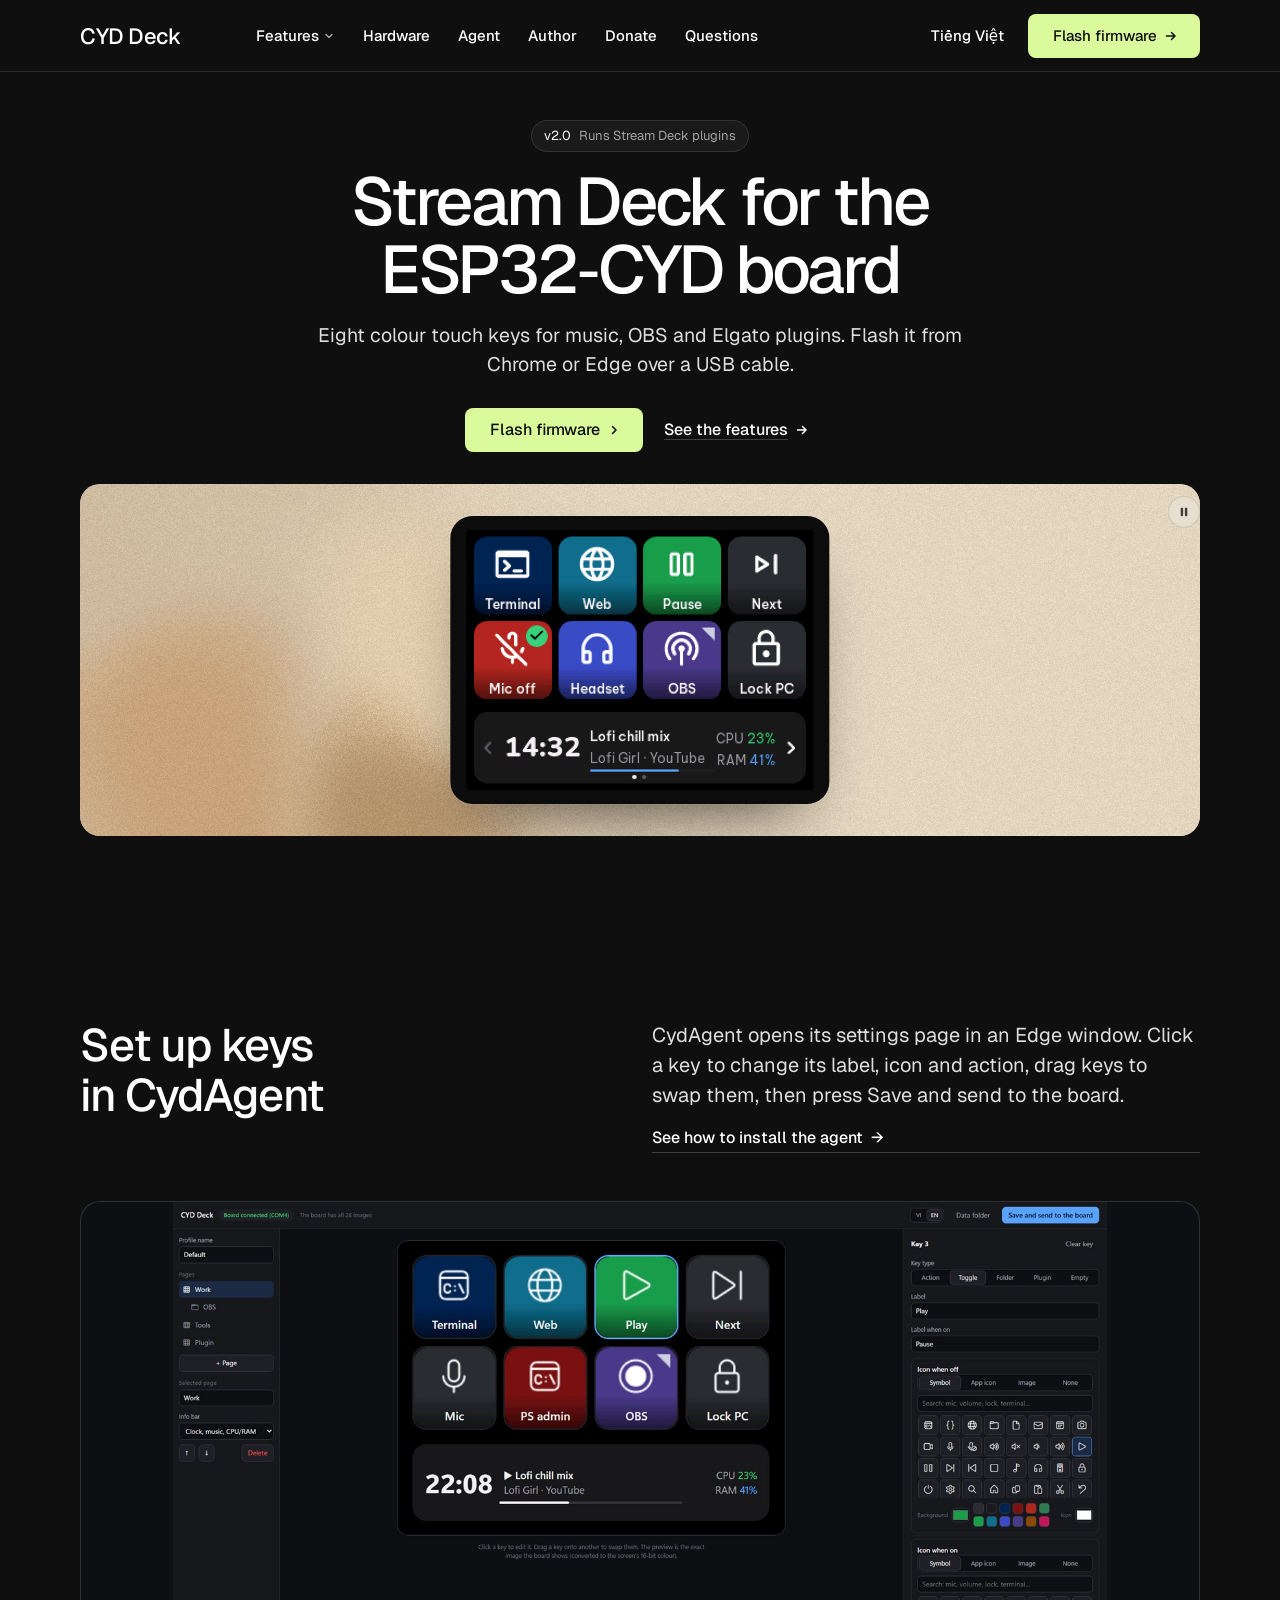
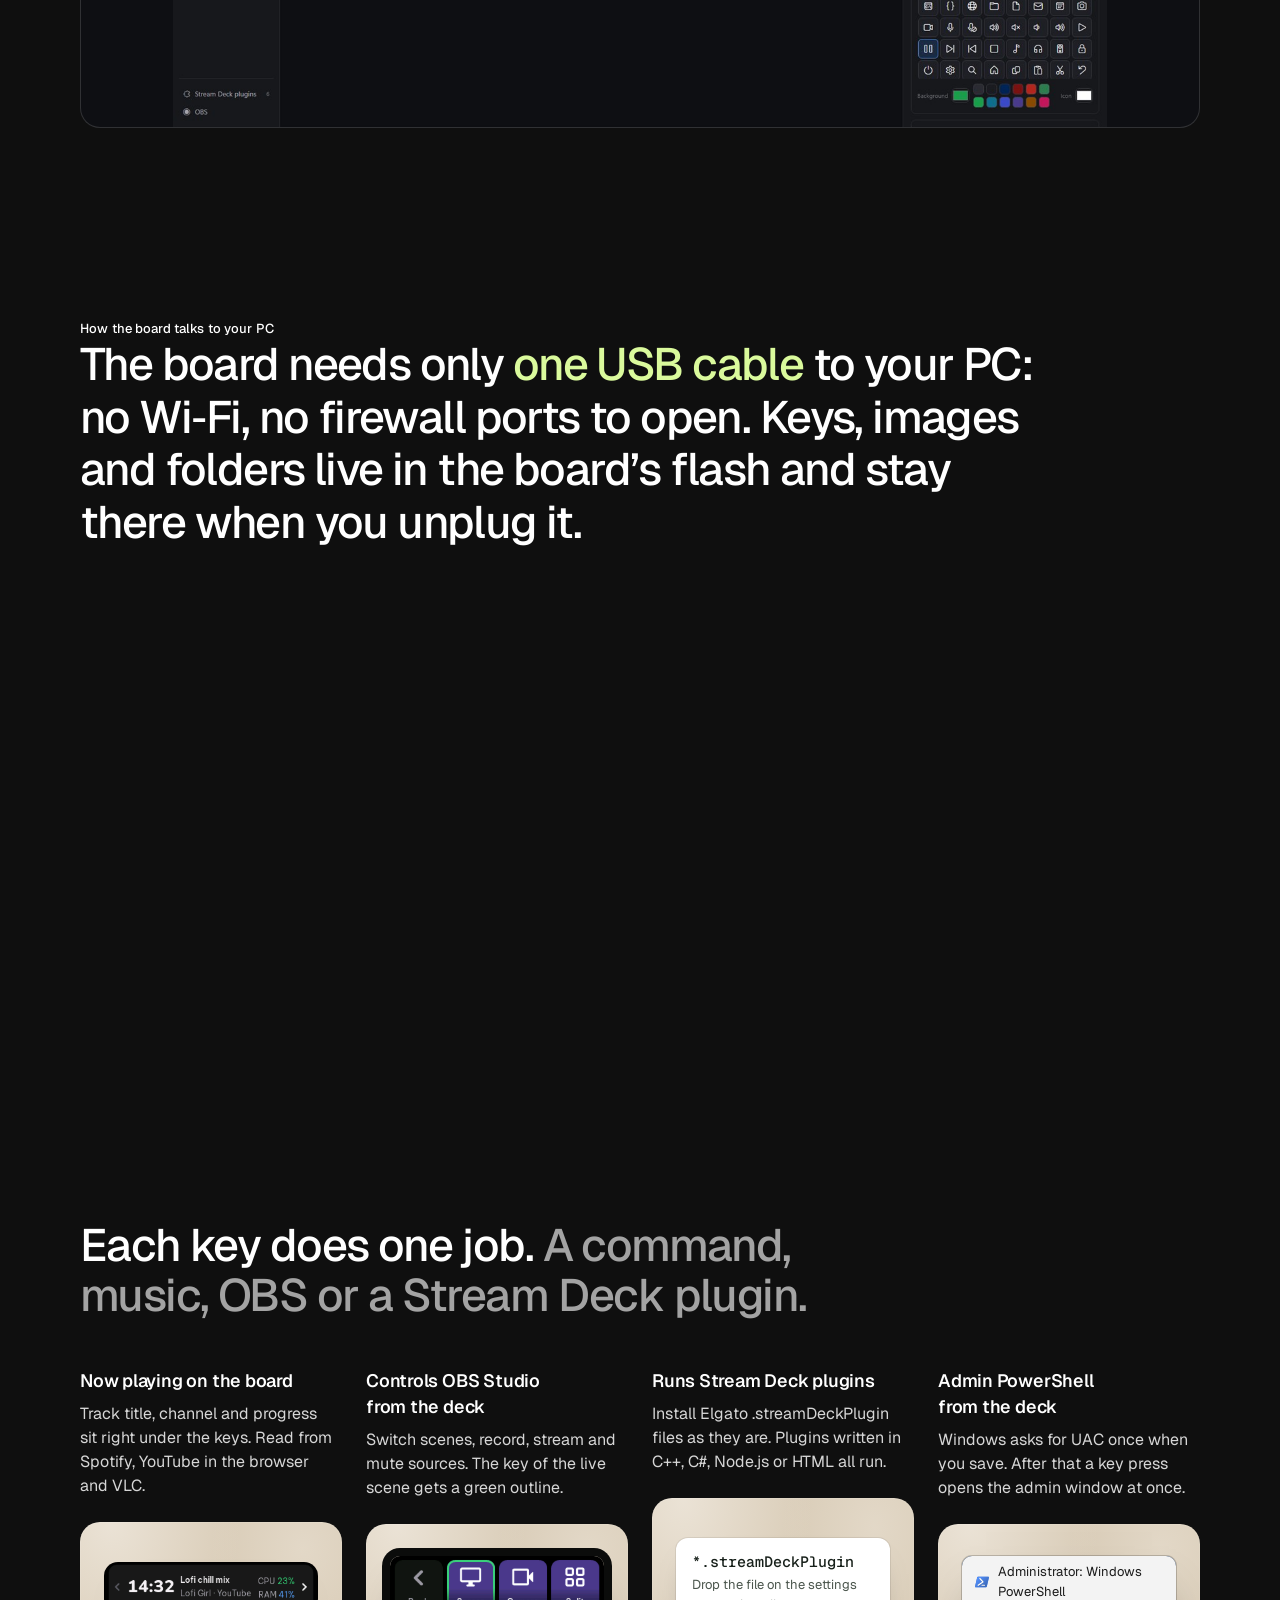
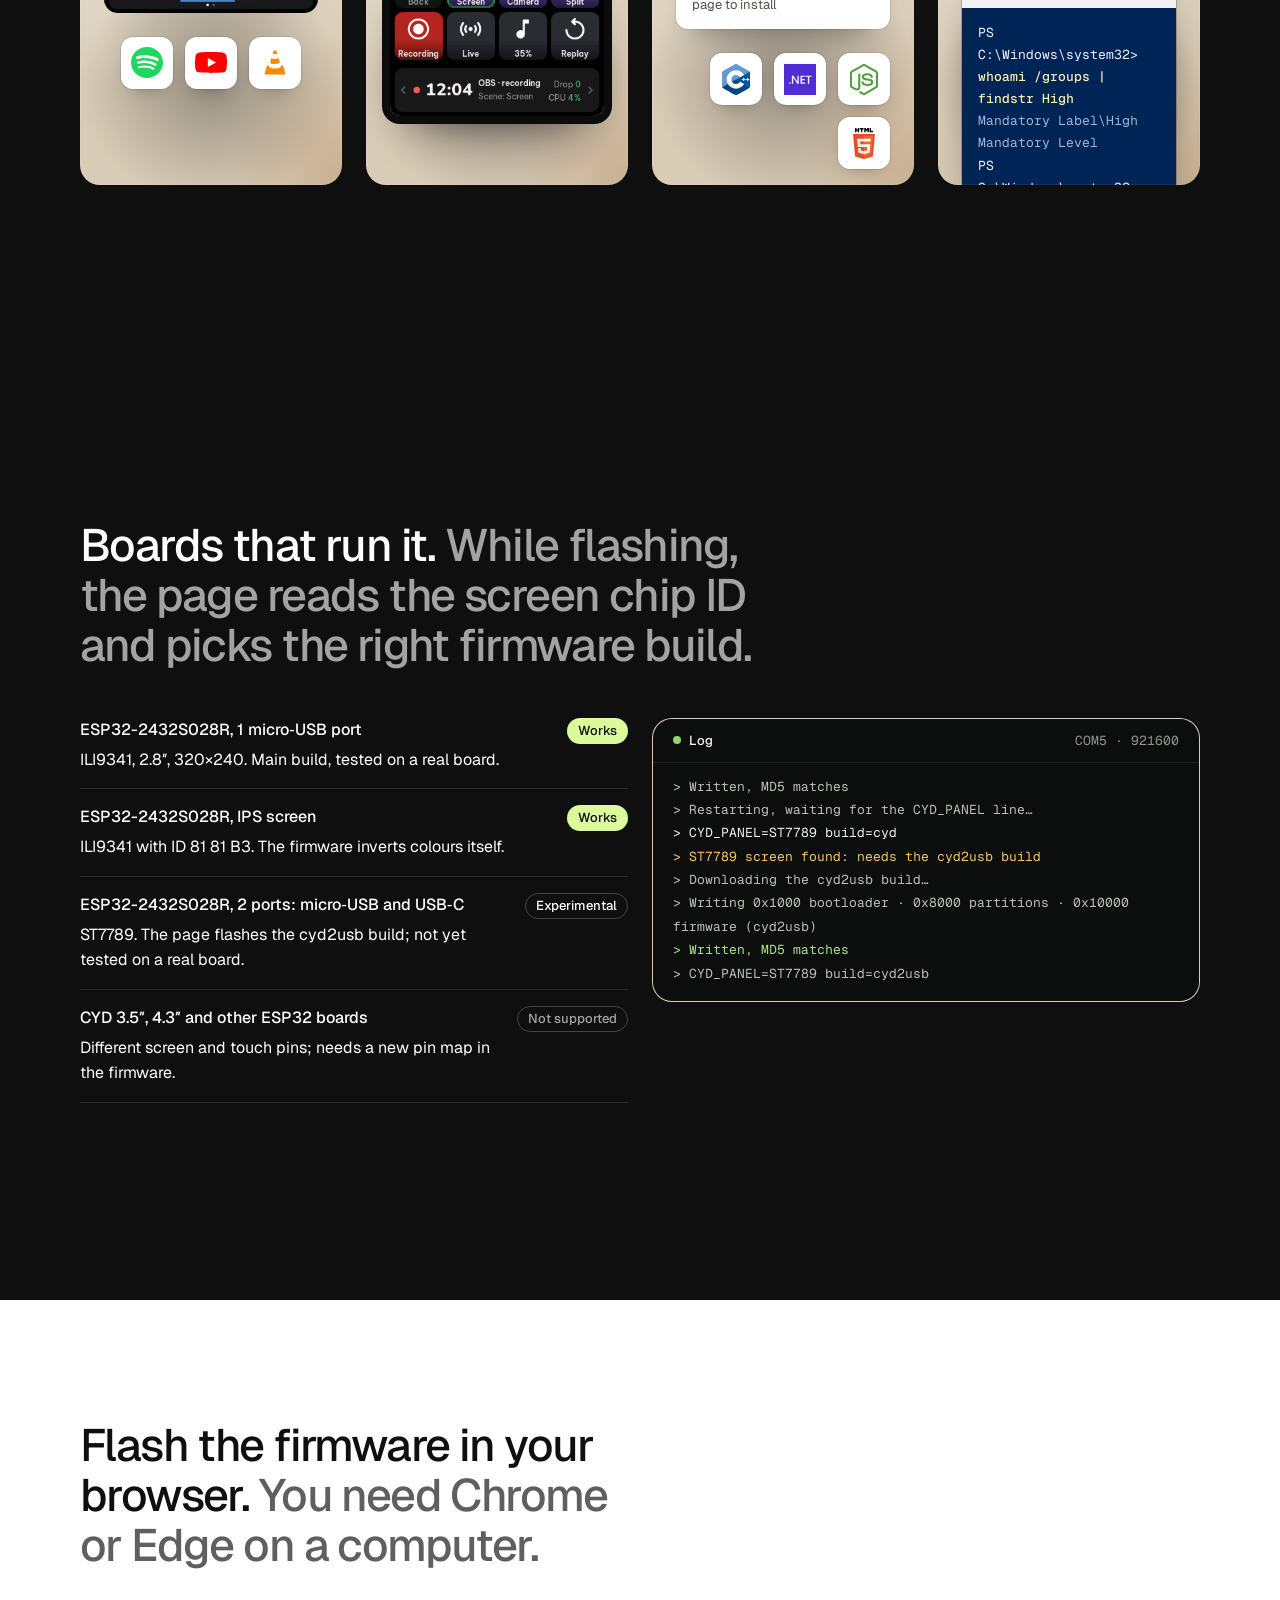
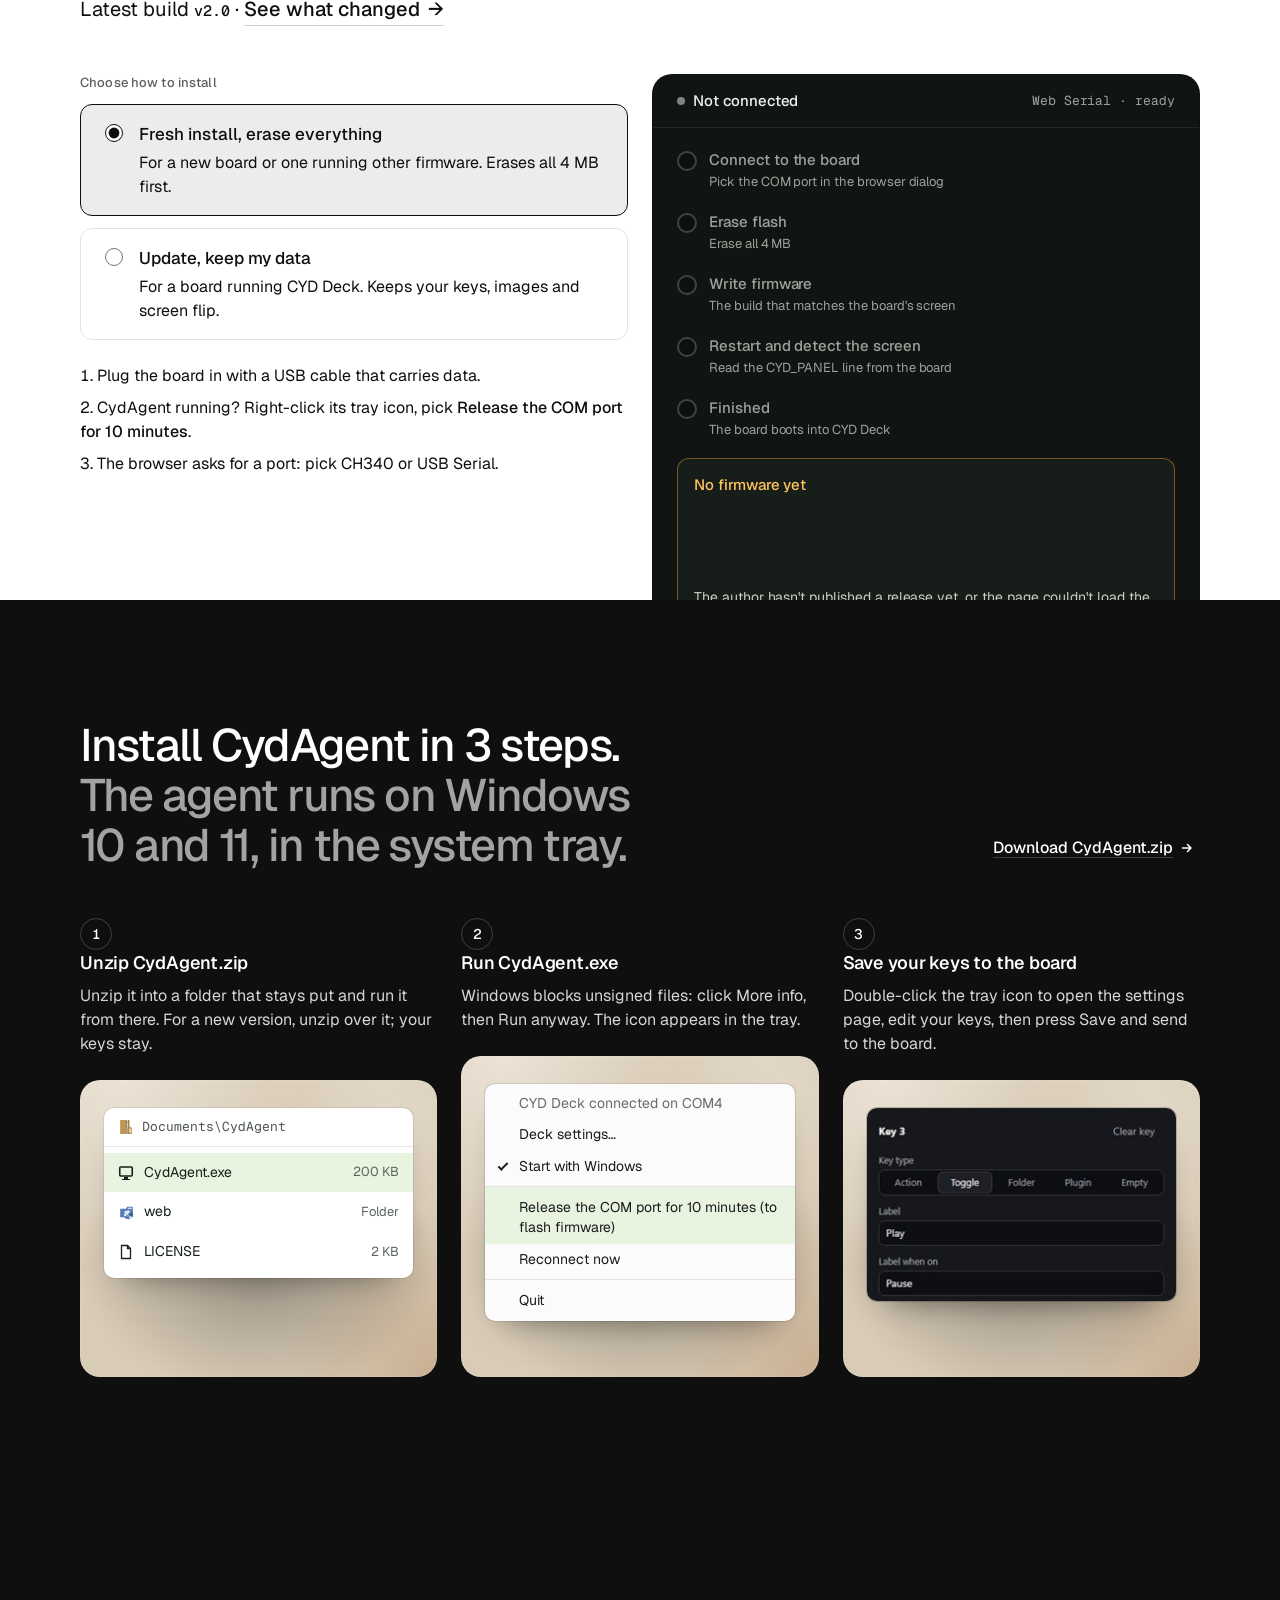
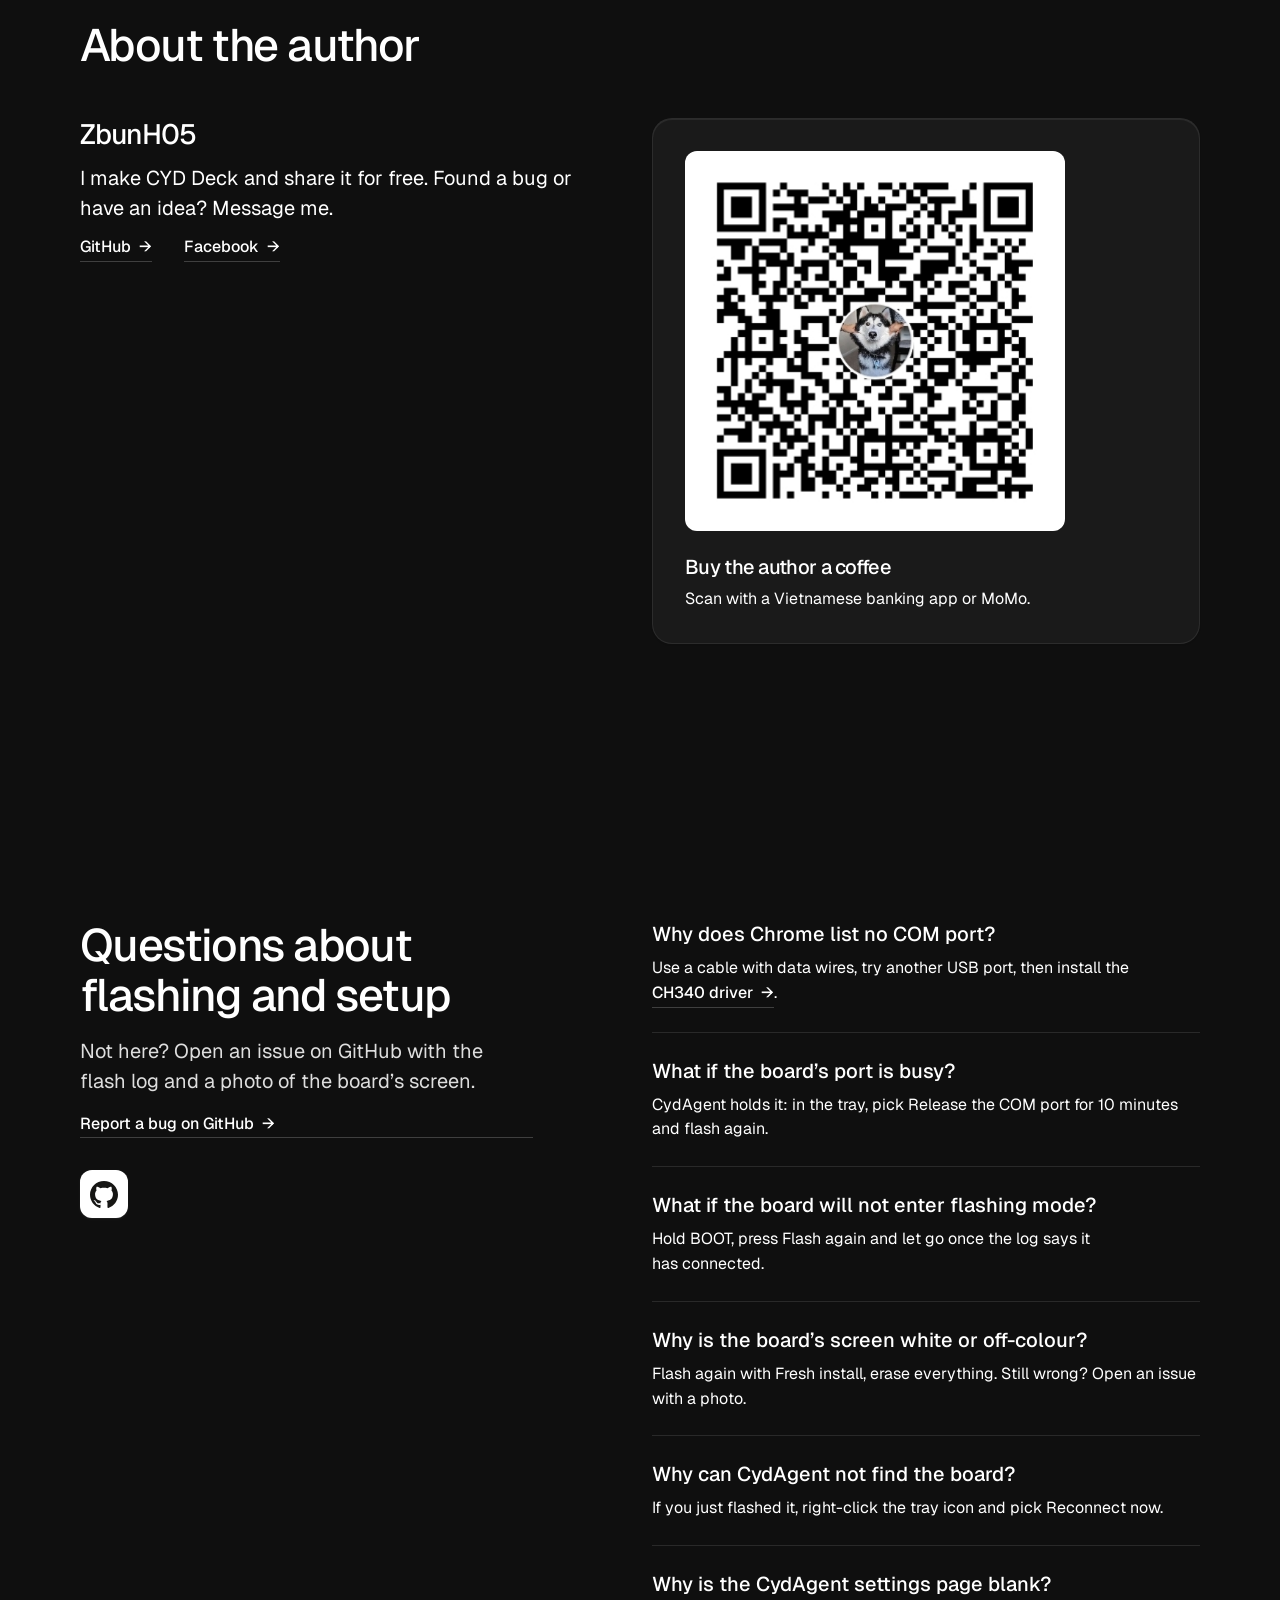
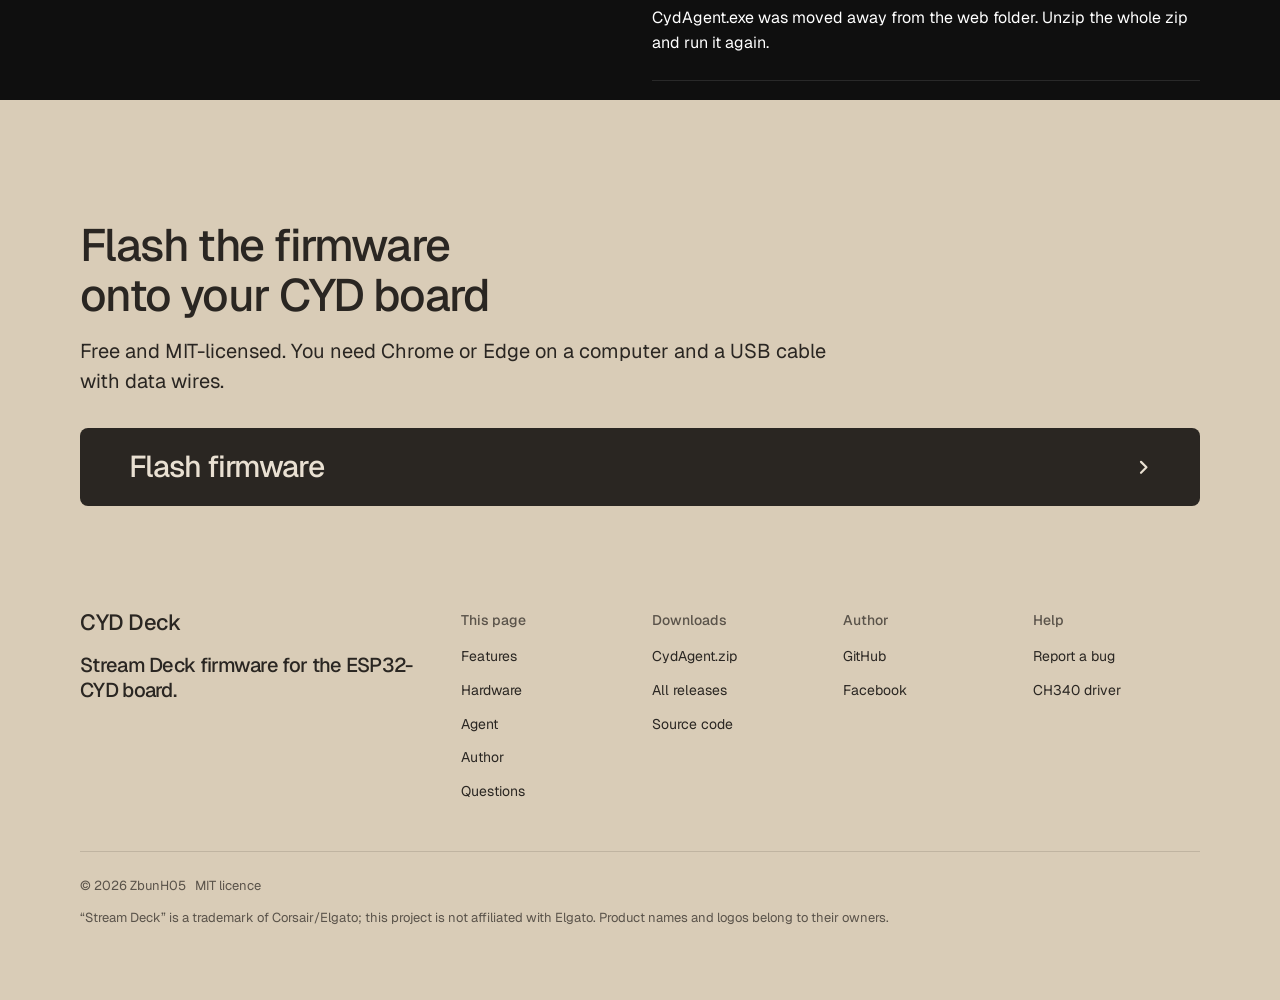
==== commit 5d51f1dc: "Add the author section with the donation QR - New "Về tác giả" section before the FAQ: name, a short" ====
--- a/site/index.html
+++ b/site/index.html
@@ -81,6 +81,8 @@
       </div>
       <div class="nav__item"><a class="nav__link" href="#phan-cung" data-i18n="nav.hardware">Phần cứng</a></div>
       <div class="nav__item"><a class="nav__link" href="#agent" data-i18n="nav.agent">Agent</a></div>
+      <div class="nav__item"><a class="nav__link" href="#tac-gia" data-i18n="nav.author">Tác giả</a></div>
+      <div class="nav__item"><a class="nav__link" href="#ung-ho" data-i18n="nav.donate">Ủng hộ</a></div>
       <div class="nav__item"><a class="nav__link" href="#hoi-dap" data-i18n="nav.faq">Hỏi đáp</a></div>
     </nav>
     <div class="nav__actions">
@@ -355,6 +357,32 @@
     </div>
   </section>
 
+  <section class="section" id="tac-gia" aria-labelledby="tac-gia-h">
+    <div class="wrap">
+      <div class="section-head">
+        <h2 id="tac-gia-h" data-i18n="author.title">Về tác giả</h2>
+      </div>
+      <div class="grid grid--top">
+        <div class="span-6 author">
+          <p class="author__name">ZbunH05</p>
+          <p class="author__bio" data-i18n="author.bio">Mình làm CYD Deck và chia sẻ miễn phí. Có lỗi hay ý tưởng gì cứ nhắn mình.</p>
+          <p class="author__links">
+            <a class="link" data-link="github" href="https://github.com/ZbunH05">GitHub</a>
+            <a class="link" data-link="facebook" href="https://www.facebook.com/ZbunH">Facebook</a>
+            <a class="link" data-link="zalo" href="#tac-gia" hidden>Zalo</a>
+          </p>
+        </div>
+        <div class="card m-nolift span-6 start-7 donate" id="ung-ho">
+          <img class="donate__qr" src="img/donate-qr.png" width="362" height="362" loading="lazy" alt="Mã VietQR để ủng hộ tác giả" data-i18n-alt="author.qrAlt" data-source="client" data-subject="donation QR code">
+          <div class="donate__text">
+            <h3 data-i18n="author.donateTitle">Mời tác giả một ly cà phê</h3>
+            <p data-i18n="author.donate">Quét bằng app ngân hàng hoặc MoMo.</p>
+          </div>
+        </div>
+      </div>
+    </div>
+  </section>
+
   <section class="section" id="hoi-dap" style="--hm: 2" aria-labelledby="hoi-dap-h">
     <div class="wrap">
       <div class="grid grid--top">
@@ -396,6 +424,7 @@
           <li><a href="#tinh-nang" data-i18n="nav.features">Tính năng</a></li>
           <li><a href="#phan-cung" data-i18n="nav.hardware">Phần cứng</a></li>
           <li><a href="#agent" data-i18n="nav.agent">Agent</a></li>
+          <li><a href="#tac-gia" data-i18n="nav.author">Tác giả</a></li>
           <li><a href="#hoi-dap" data-i18n="nav.faq">Hỏi đáp</a></li>
         </ul></div>
         <div class="span-2 footer__col"><h3 data-i18n="footer.get">Tải về</h3><ul>
@@ -414,7 +443,7 @@
         </ul></div>
       </div>
       <div class="footer__legal">
-        <span>&copy; 2026 ZbunH05 &nbsp; <span data-i18n="footer.license">Giấy phép MIT</span> &nbsp; <span data-i18n="footer.coffee">Tác giả chưa nhận cà phê.</span></span>
+        <span>&copy; 2026 ZbunH05 &nbsp; <span data-i18n="footer.license">Giấy phép MIT</span></span>
         <span class="footer__tm" data-i18n="footer.tm">“Stream Deck” là thương hiệu của Corsair/Elgato; dự án không liên quan tới Elgato. Tên và logo sản phẩm thuộc về chủ sở hữu.</span>
       </div>
     </div>
--- a/site/css/page.css
+++ b/site/css/page.css
@@ -174,5 +174,17 @@
   border-radius: 12px; background: #fff; }
 .faq-head .faq-gh img { width: 28px; height: auto; }
 
+.author { display: grid; gap: var(--s-3); align-content: start; justify-items: start; }
+.author__name { margin: 0; font: var(--display-weight) var(--t-h3)/1.2 var(--font-display); letter-spacing: var(--display-tracking); }
+.author__bio { margin: 0; max-width: 40ch; font-size: var(--t-lead); line-height: 1.5; }
+.author__links { margin: 0; display: flex; flex-wrap: wrap; gap: var(--s-2) var(--s-6); }
+.card.donate { display: grid; gap: var(--s-5); justify-items: start; align-content: start; scroll-margin-top: calc(var(--nav) + var(--s-6)); }
+.donate__qr { width: 380px; max-width: 100%; height: auto; aspect-ratio: 1; padding: 8px; border-radius: var(--r-md); background: #fff; }
+.donate__text { display: grid; gap: var(--s-2); }
+.donate__text h3 { margin: 0; font-size: var(--t-card); font-weight: 500; }
+.donate__text p { margin: 0; font-size: 16px; line-height: 1.5; }
+@media (min-width: 1024px) and (max-width: 1279px) { .donate__qr { width: 300px; } }
+@media (min-width: 640px) and (max-width: 1023px) { .donate__qr { width: 360px; } }
+@media (max-width: 639px) { .donate__qr { width: 100%; } .card.donate { gap: var(--s-4); } }
 .footer__legal { gap: var(--s-3) var(--s-6); }
 .footer__tm { flex-basis: 100%; }
